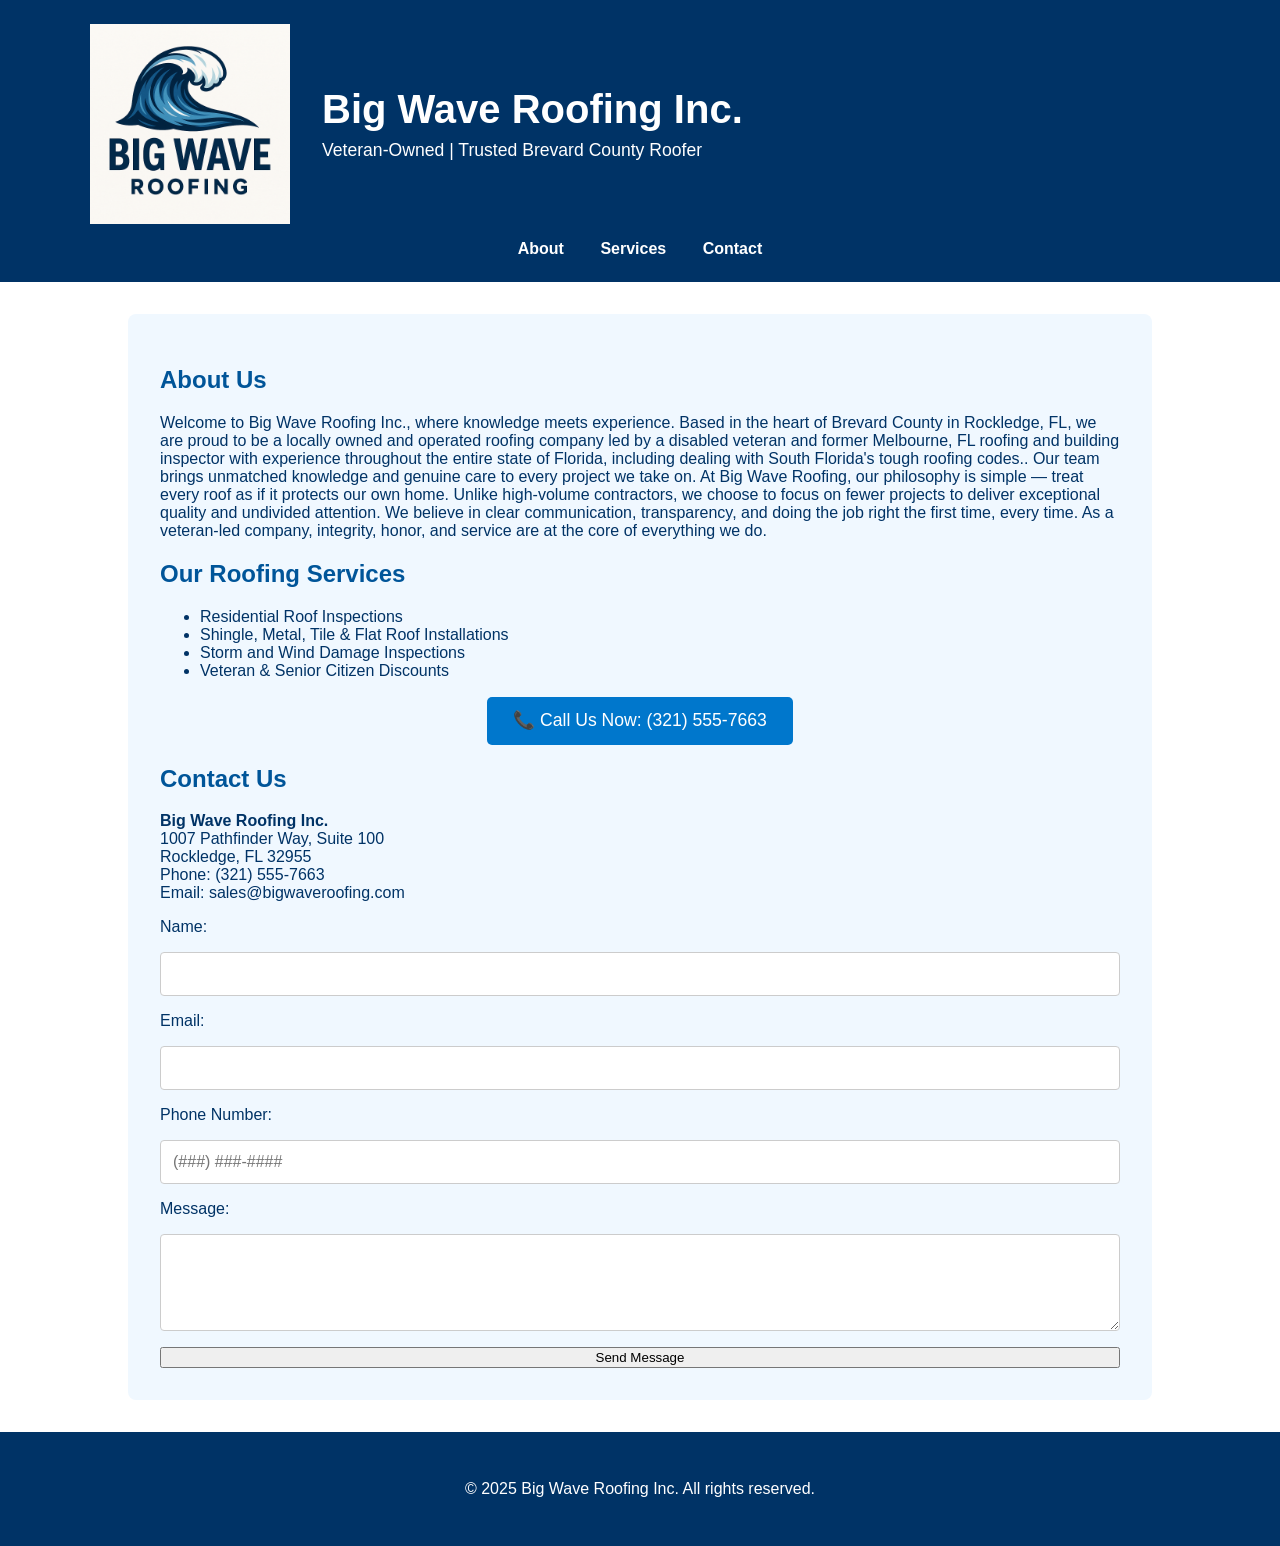
==== index.html @ 3cb1e278 "Update index.html" ====
<!DOCTYPE html>
<html lang="en">
<head>
  <meta charset="UTF-8">
  <meta name="viewport" content="width=device-width, initial-scale=1.0">
  <meta name="description" content="Big Wave Roofing Inc. is a veteran-owned roofing company in Brevard County, FL, focused on delivering personalized, high-quality roofing services.">
  <meta name="keywords" content="Brevard County roofing, Rockledge FL roofer, veteran roofing company, Melbourne FL roof repair, Big Wave Roofing Inc, storm damage roofing">
  <meta name="author" content="Big Wave Roofing Inc">
  <title>Big Wave Roofing Inc | Brevard County, FL</title>
  <style>
    body {
      font-family: Arial, sans-serif;
      margin: 0;
      padding: 0;
      background-color: #ffffff;
      color: #003366;
    }
    header {
      background: #003366;
      color: #ffffff;
      padding: 1.5em 1em;
    }
    .header-content {
      display: flex;
      align-items: center;
      justify-content: flex-start;
      flex-wrap: wrap;
      gap: 2em;
      max-width: 1100px;
      margin: 0 auto;
    }
    .header-content img {
      max-height: 200px;
      width: auto;
      flex-shrink: 0;
    }
    .header-text h1 {
      color: #ffffff;
      margin: 0;
      font-size: 2.5em;
    }
    .header-text p {
      color: #ffffff;
      margin: 0.5em 0 0 0;
      font-size: 1.1em;
    }
    nav {
      text-align: center;
      margin-top: 1em;
    }
    nav a {
      color: #ffffff;
      margin: 0 1em;
      text-decoration: none;
      font-weight: bold;
    }
    .container {
      max-width: 960px;
      margin: 2em auto;
      background: #f0f8ff;
      padding: 2em;
      border-radius: 8px;
    }
    h2 {
      color: #005599;
    }
    .call-button {
      display: block;
      width: fit-content;
      margin: 1em auto;
      background-color: #0077cc;
      color: white;
      padding: 0.75em 1.5em;
      text-align: center;
      text-decoration: none;
      font-size: 1.1em;
      border-radius: 5px;
    }
    form {
      display: flex;
      flex-direction: column;
      gap: 1em;
      margin-top: 1em;
    }
    input, textarea {
      padding: 0.75em;
      border-radius: 4px;
      border: 1px solid #ccc;
      font-size: 1em;
    }
    input[type=submit] {
      background-color: #0077cc;
      color: white;
      cursor: pointer;
      border: none;
    }
    input[type=submit]:hover {
      background-color: #005fa3;
    }
    footer {
      background: #003366;
      color: #ffffff;
      padding: 2em 1em;
      text-align: center;
    }
    @media (max-width: 768px) {
      .header-content {
        flex-direction: column;
        text-align: center;
      }
      .header-content img {
        max-height: 150px;
      }
      .call-button {
        width: 90%;
      }
    }
  </style>
</head>
<body>

  <header>
    <div class="header-content">
      <img src="big-wave-logo.png" alt="Big Wave Roofing Inc Logo">
      <div class="header-text">
        <h1>Big Wave Roofing Inc.</h1>
        <p>Veteran-Owned | Trusted Brevard County Roofer</p>
      </div>
    </div>
    <nav>
      <a href="#about">About</a>
      <a href="#services">Services</a>
      <a href="#contact">Contact</a>
    </nav>
  </header>

  <div class="container">
    <section id="about">
      <h2>About Us</h2>
      <p>Welcome to Big Wave Roofing Inc., where knowledge meets experience. Based in the heart of Brevard County in Rockledge, FL, we are proud to be a locally owned and operated roofing company led by a disabled veteran and former Melbourne, FL roofing and building inspector with experience throughout the entire state of Florida, including dealing with South Florida's tough roofing codes.. Our team brings unmatched knowledge and genuine care to every project we take on.
At Big Wave Roofing, our philosophy is simple — treat every roof as if it protects our own home. Unlike high-volume contractors, we choose to focus on fewer projects to deliver exceptional quality and undivided attention. We believe in clear communication, transparency, and doing the job right the first time, every time. As a veteran-led company, integrity, honor, and service are at the core of everything we do.</p>
    </section>

    <section id="services">
      <h2>Our Roofing Services</h2>
      <ul>
        <li>Residential Roof Inspections</li>
        <li>Shingle, Metal, Tile & Flat Roof Installations</li>
        <li>Storm and Wind Damage Inspections</li>    
        <li>Veteran & Senior Citizen Discounts</li>
      </ul>
    </section>

    <section>
      <a class="call-button" href="tel:+13215557663">📞 Call Us Now: (321) 555-7663</a>
    </section>

    <section id="contact">
      <h2>Contact Us</h2>
      <p><strong>Big Wave Roofing Inc.</strong><br>
        1007 Pathfinder Way, Suite 100<br>
        Rockledge, FL 32955<br>
        Phone: (321) 555-7663<br>
        Email: sales@bigwaveroofing.com</p>

     <form action="https://formsubmit.co/sales@bigwaveroofing.com" method="POST">
  <input type="hidden" name="_captcha" value="false">
  <input type="hidden" name="_next" value="https://bigwaveroofing.com/thank-you.html">

  <label for="name">Name:</label>
  <input type="text" id="name" name="name" required>

  <label for="email">Email:</label>
  <input type="email" id="email" name="email" required>

  <label for="phone">Phone Number:</label>
  <input type="tel" id="phone" name="phone" placeholder="(###) ###-####">

  <label for="message">Message:</label>
  <textarea id="message" name="message" rows="5" required></textarea>

  <button type="submit">Send Message</button>
</form>


    </section>
  </div>

  <footer>
    <p>&copy; 2025 Big Wave Roofing Inc. All rights reserved.</p>
  </footer>

</body>
</html>
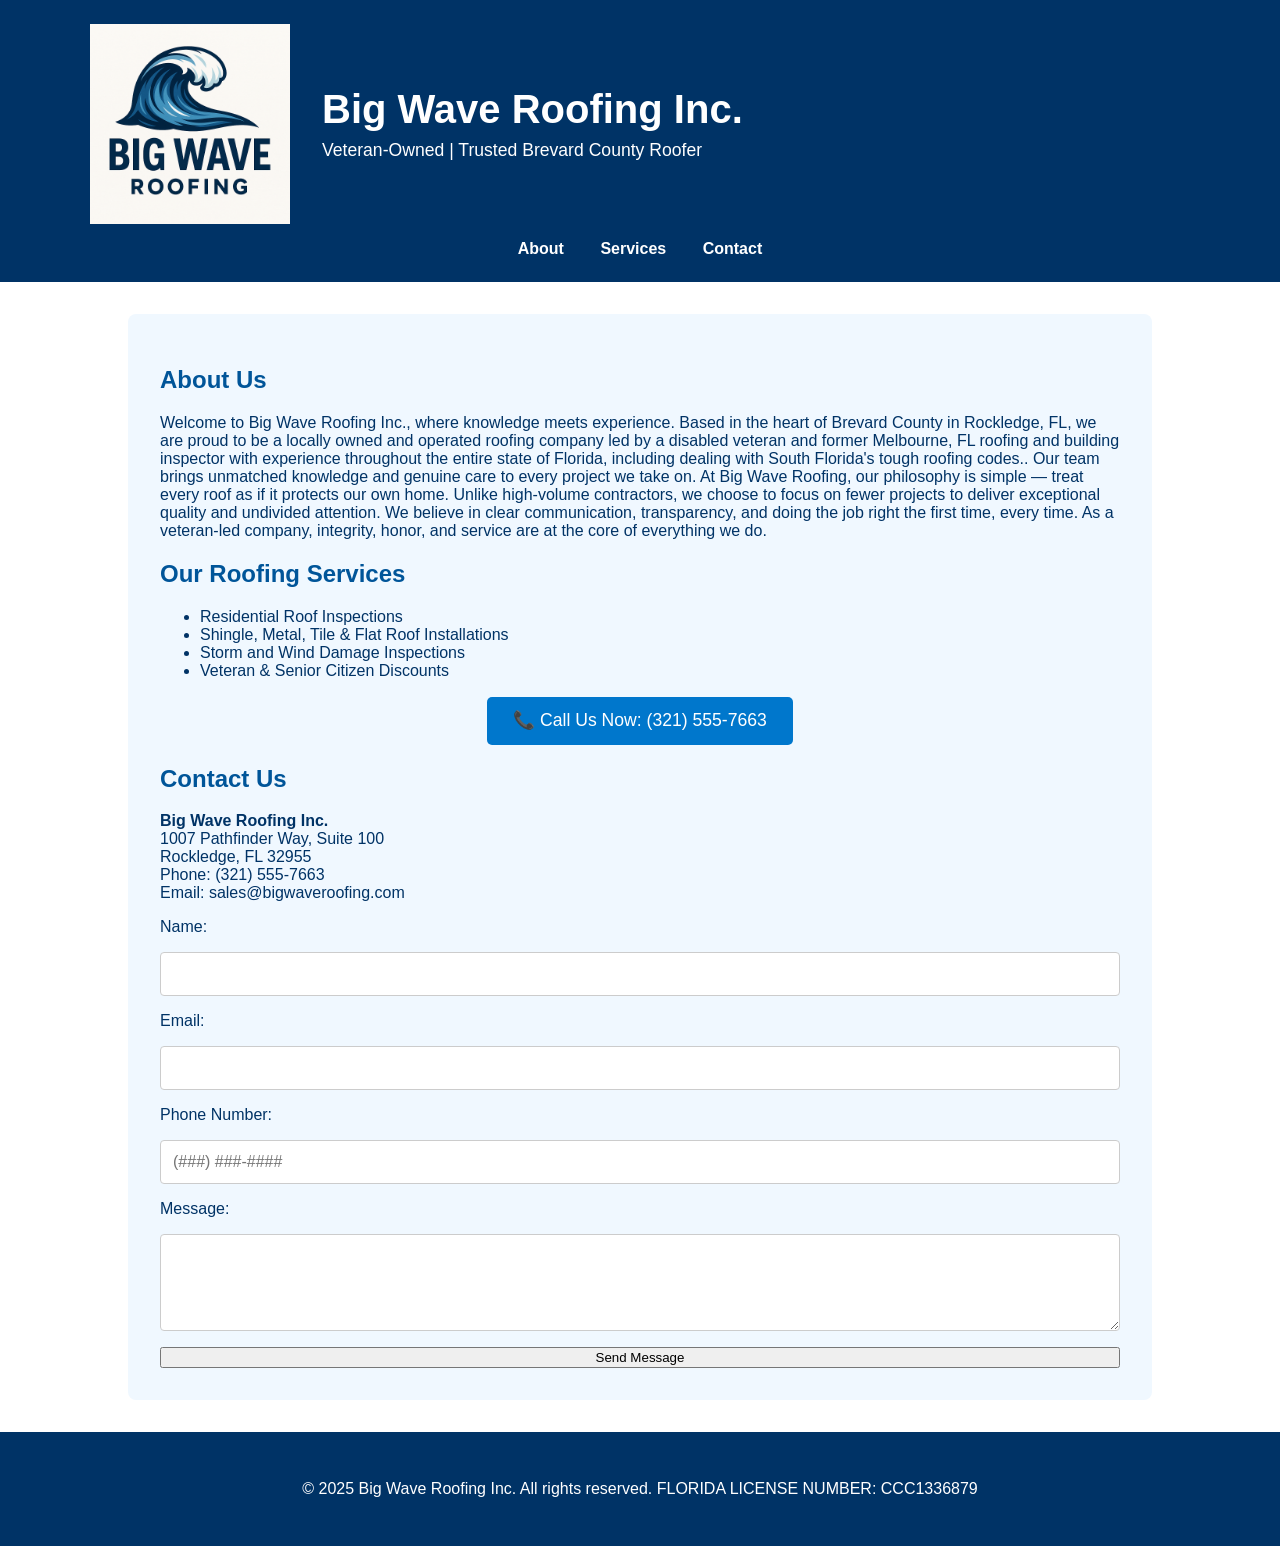
==== commit 66ac5cc5: "1" ====
--- a/index.html
+++ b/index.html
@@ -187,7 +187,7 @@
   </div>
 
   <footer>
-    <p>&copy; 2025 Big Wave Roofing Inc. All rights reserved.</p>
+    <p>&copy; 2025 Big Wave Roofing Inc. All rights reserved. FLORIDA LICENSE NUMBER: CCC1336879</p>
   </footer>
 
 </body>
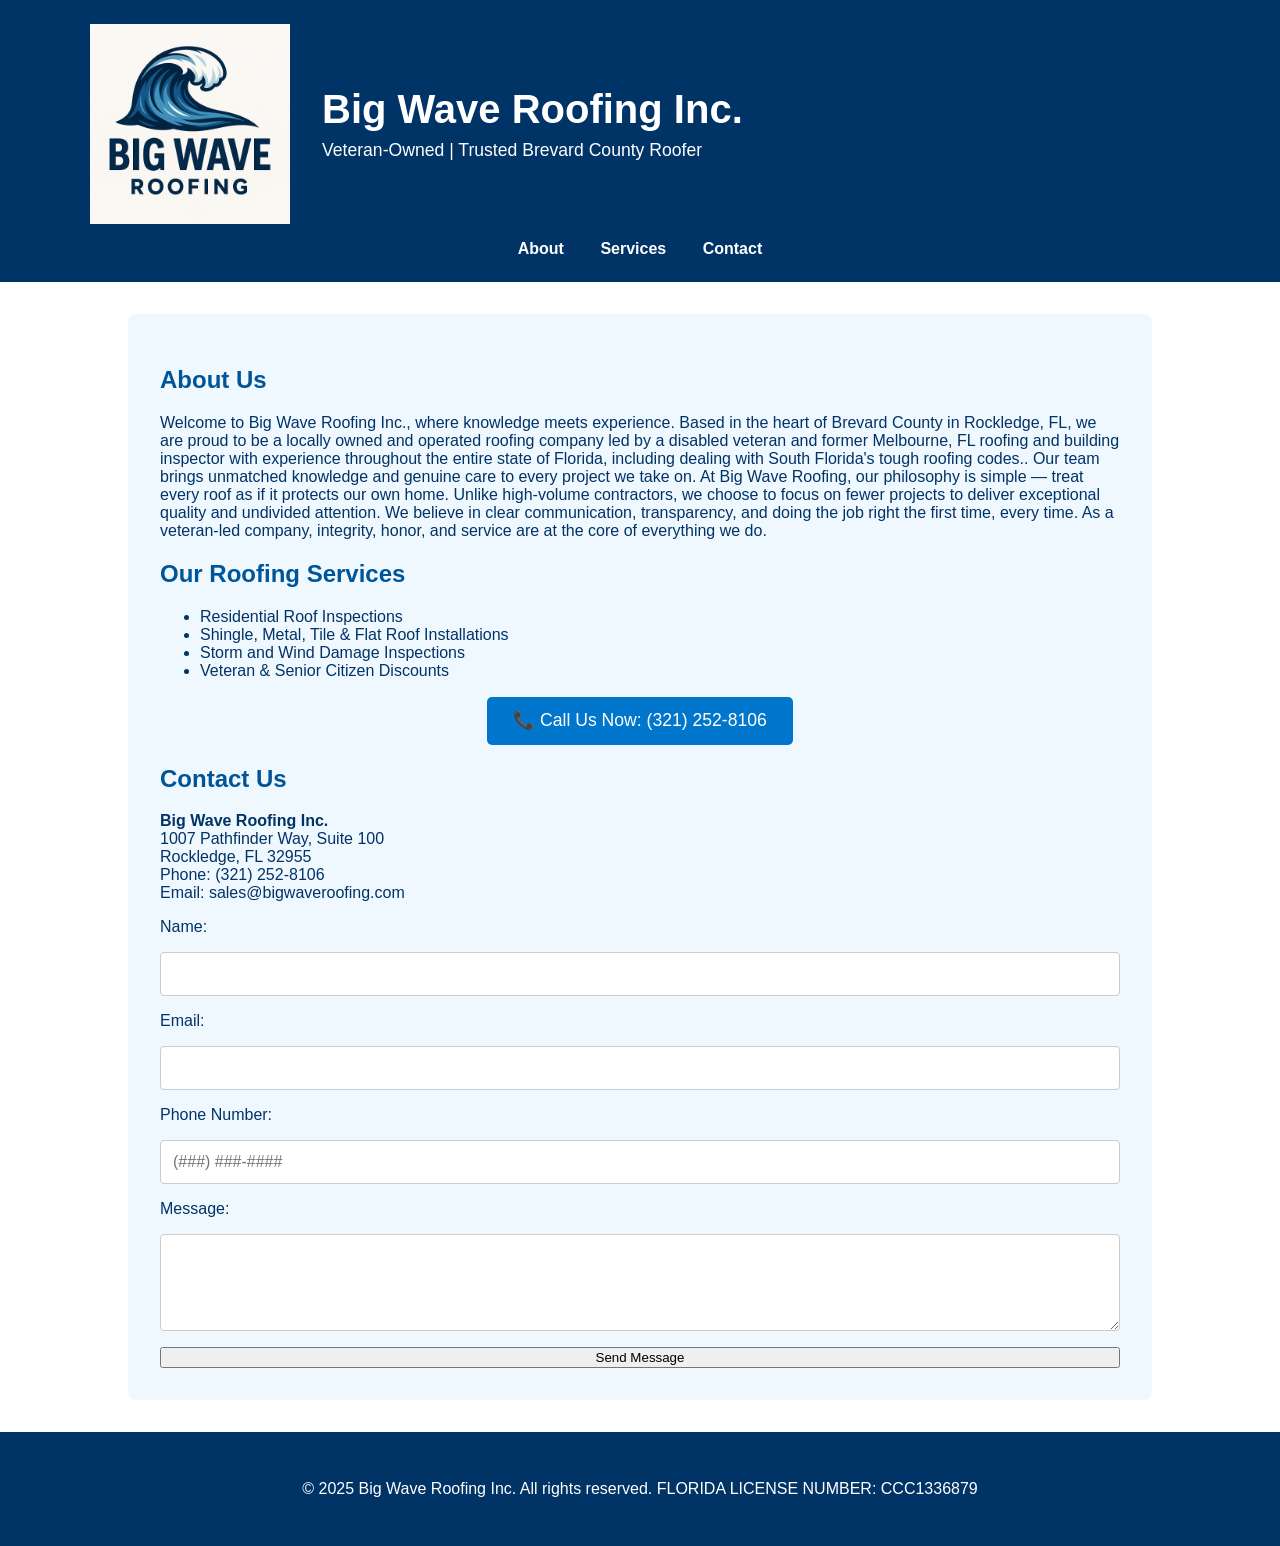
==== commit e50fb208: "number" ====
--- a/index.html
+++ b/index.html
@@ -152,7 +152,7 @@
     </section>
 
     <section>
-      <a class="call-button" href="tel:+13215557663">📞 Call Us Now: (321) 555-7663</a>
+      <a class="call-button" href="tel:+13215557663">📞 Call Us Now: (321) 252-8106</a>
     </section>
 
     <section id="contact">
@@ -160,7 +160,7 @@
       <p><strong>Big Wave Roofing Inc.</strong><br>
         1007 Pathfinder Way, Suite 100<br>
         Rockledge, FL 32955<br>
-        Phone: (321) 555-7663<br>
+        Phone: (321) 252-8106<br>
         Email: sales@bigwaveroofing.com</p>
 
      <form action="https://formsubmit.co/sales@bigwaveroofing.com" method="POST">
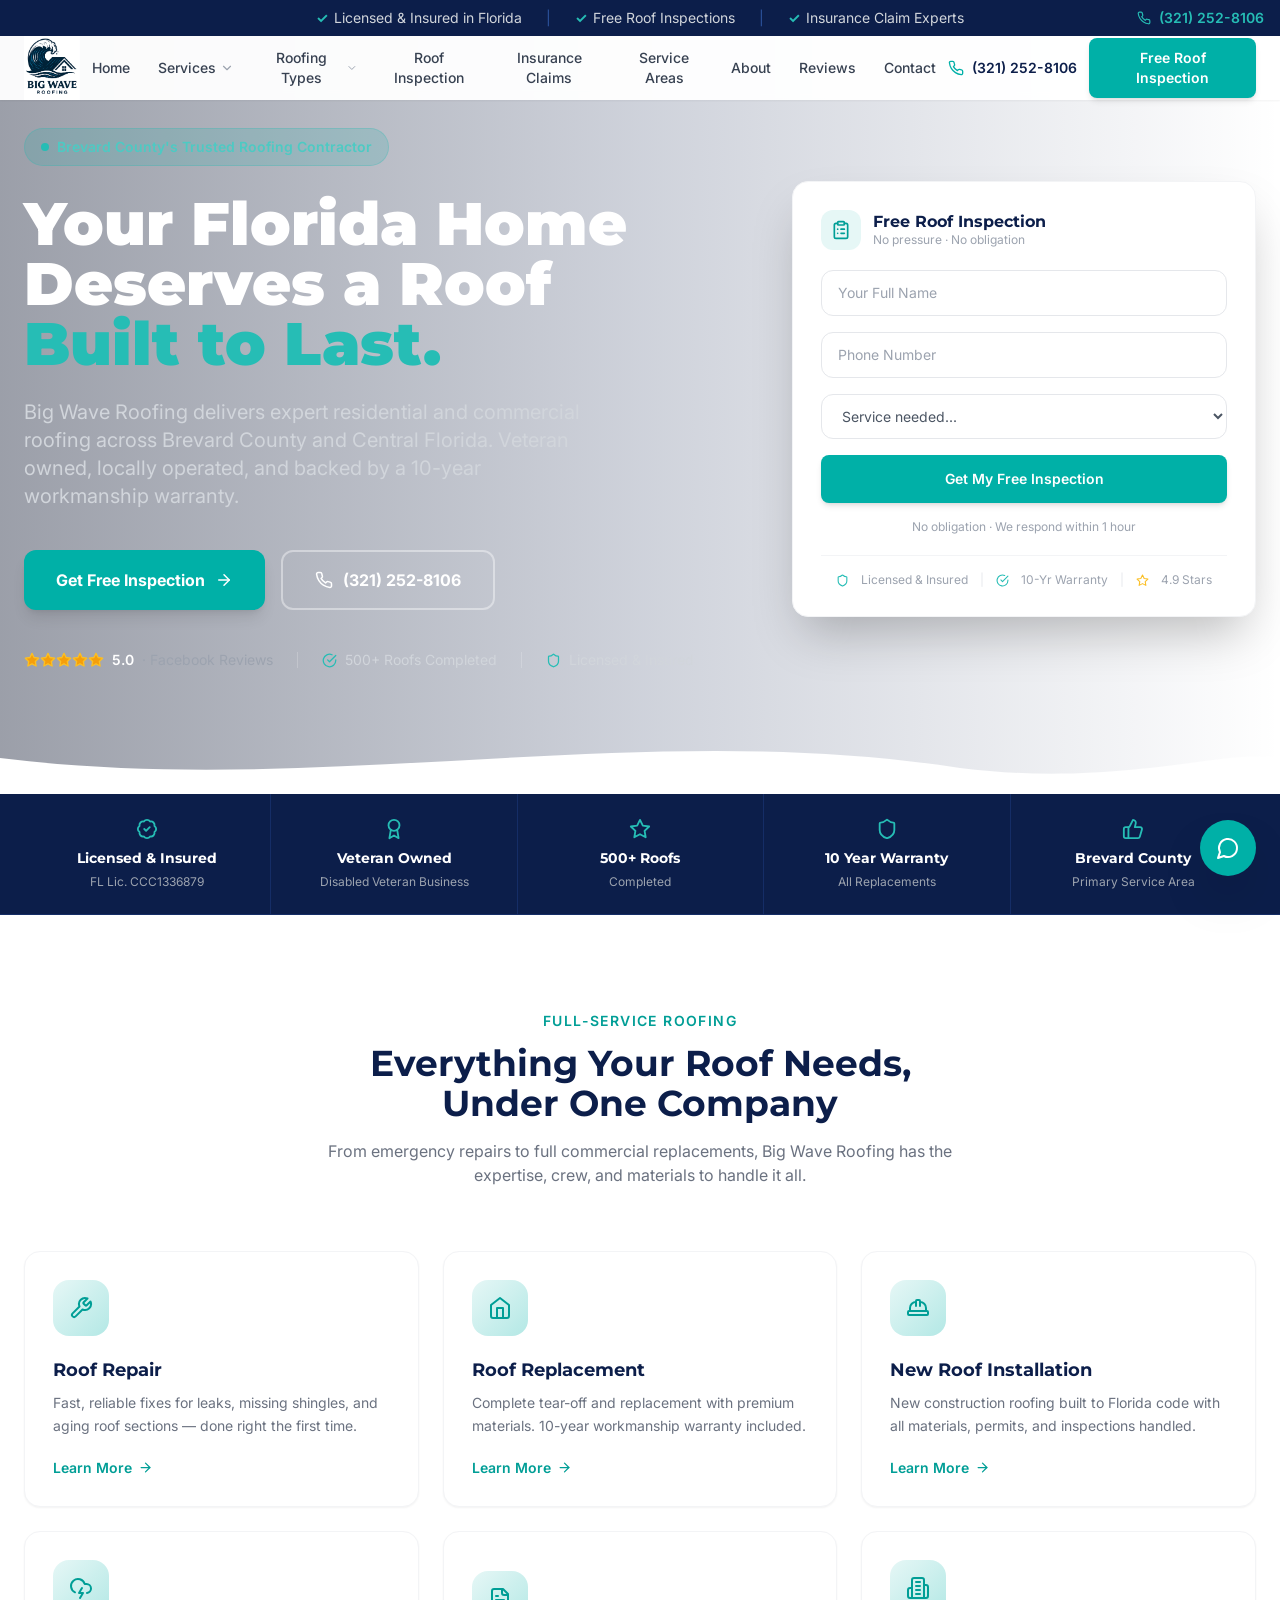
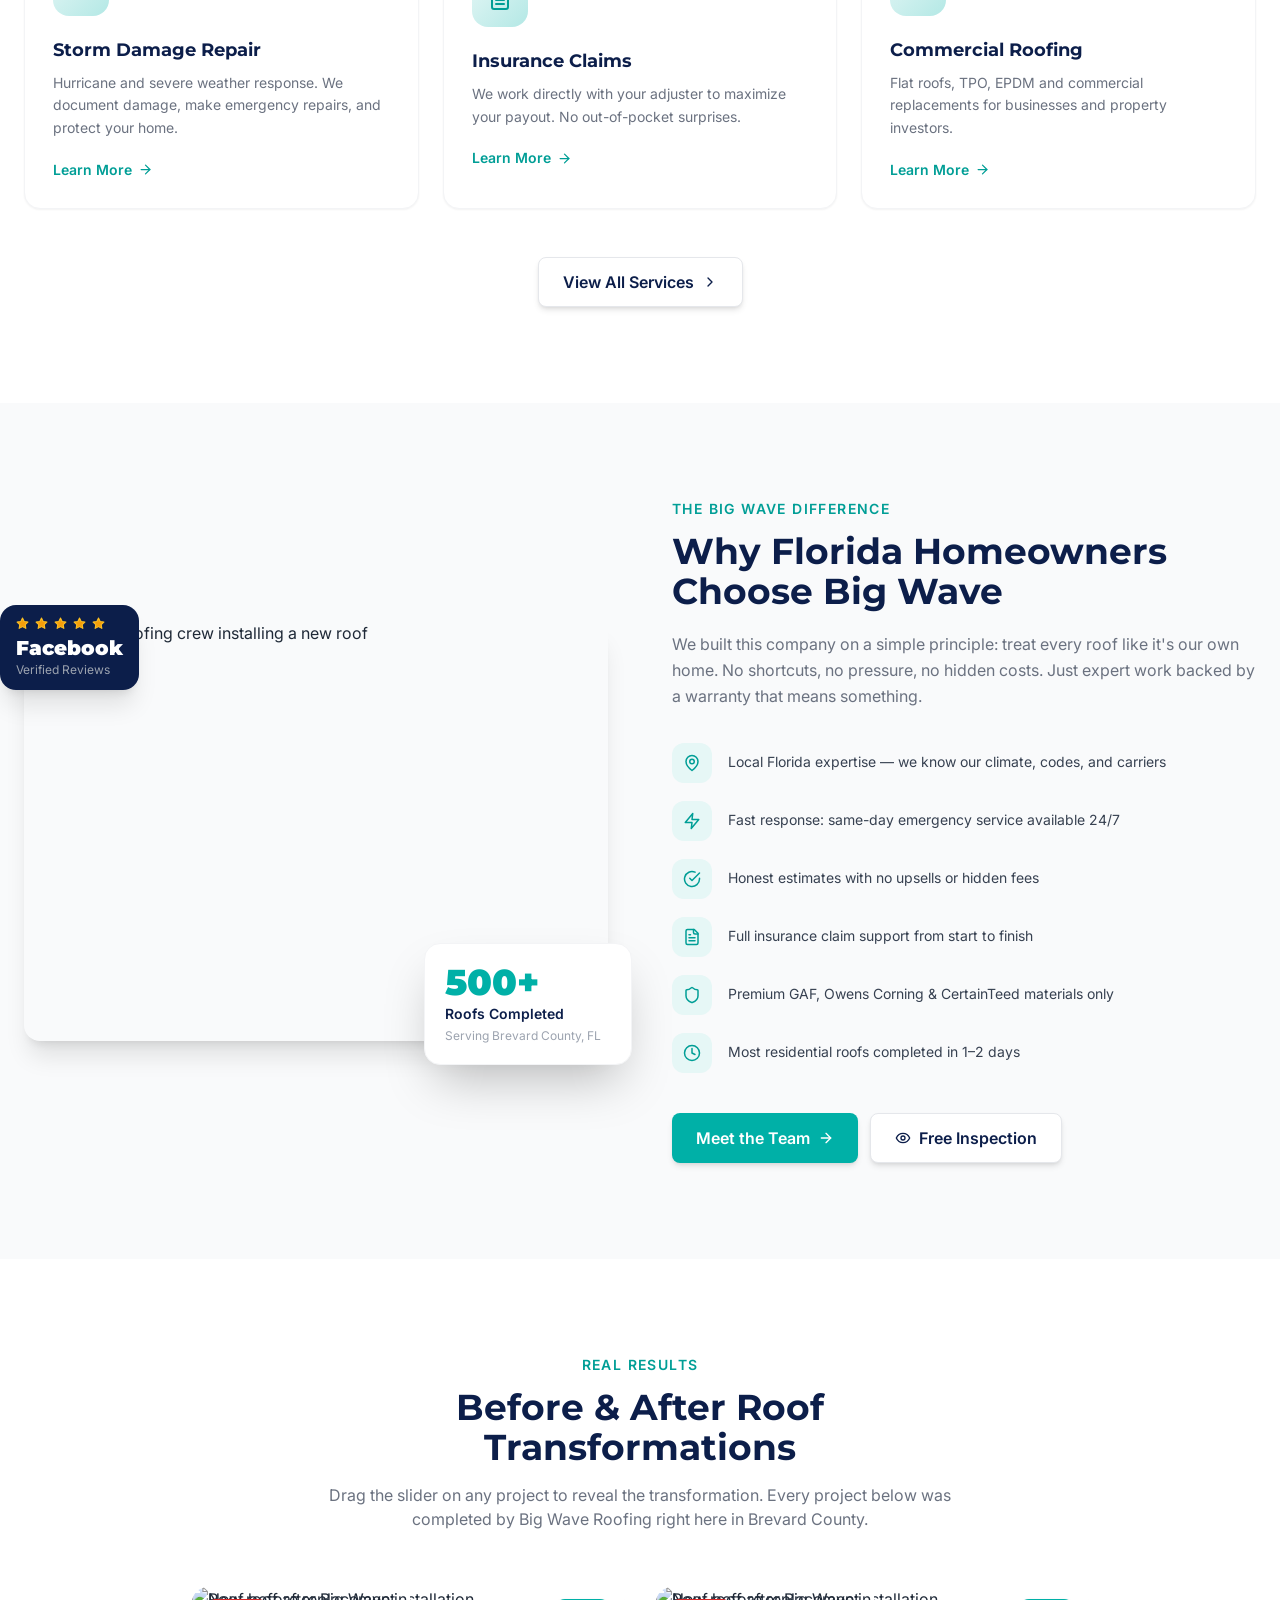
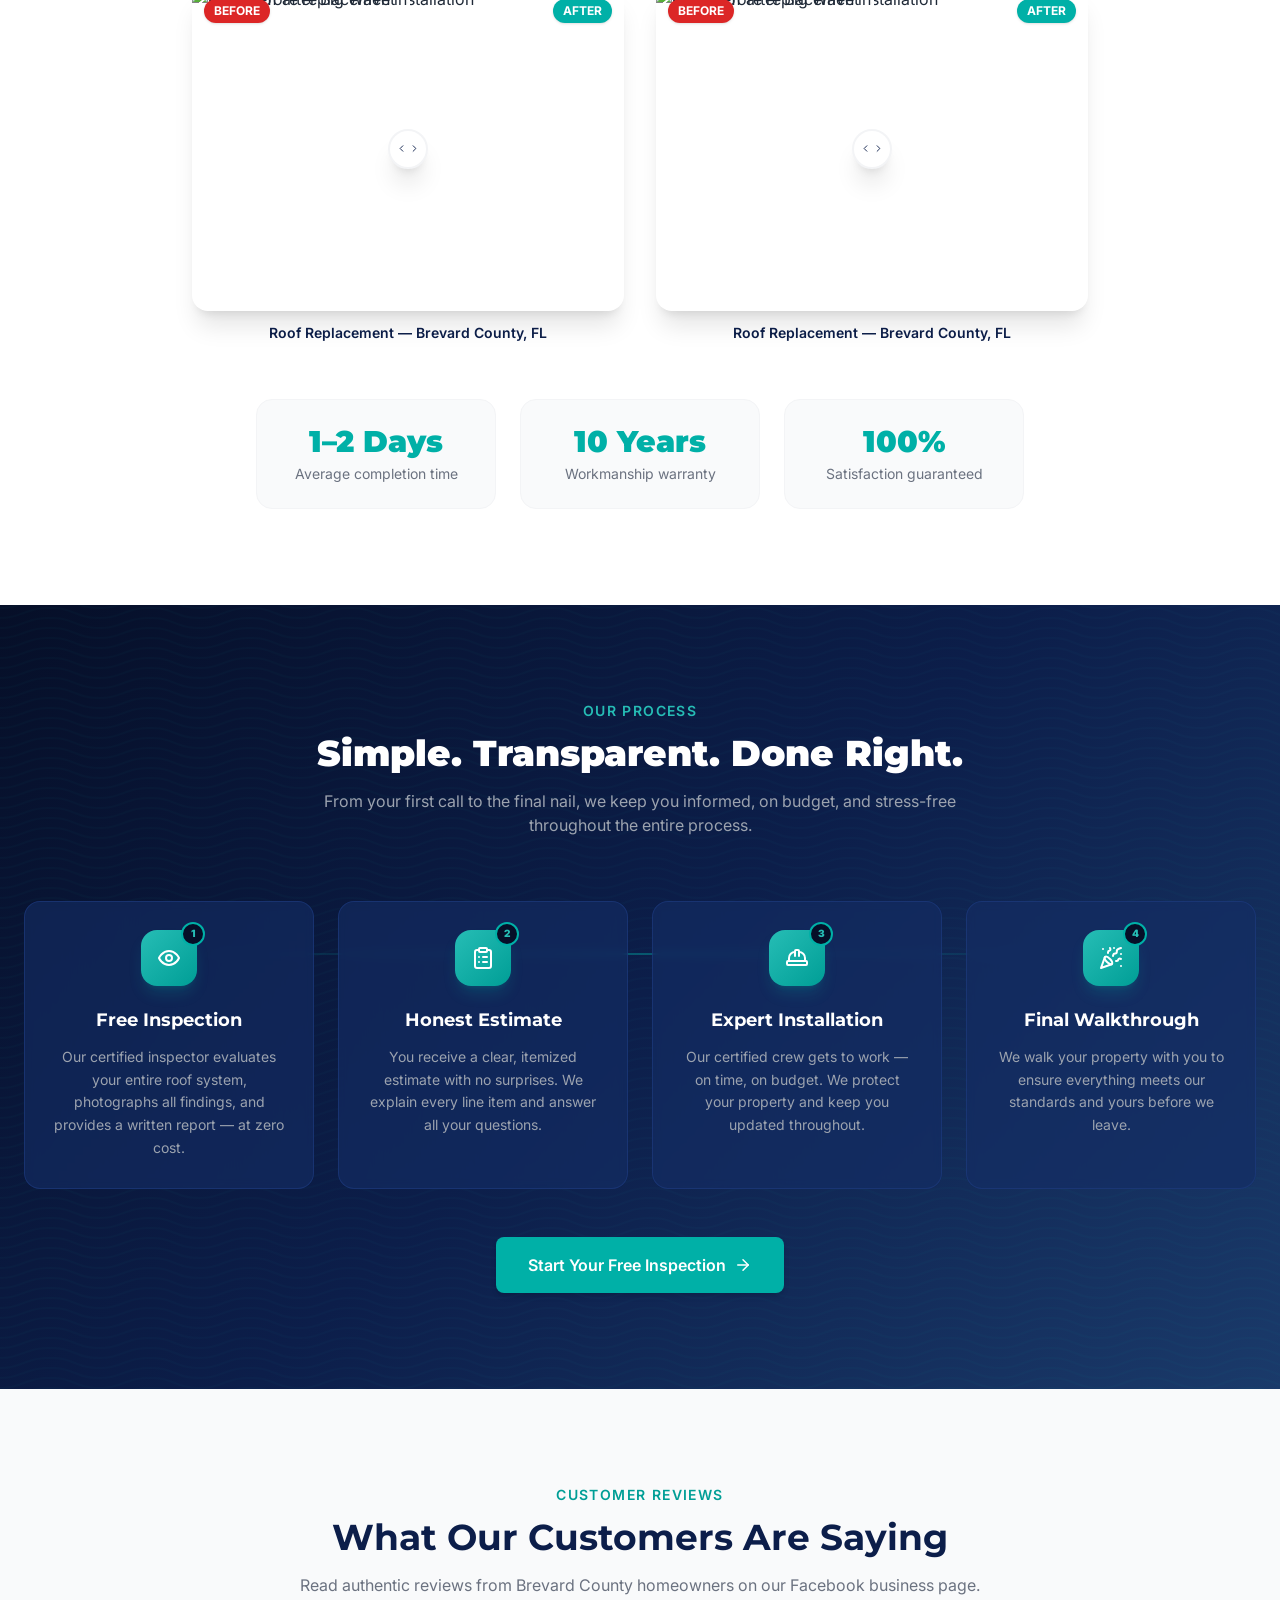
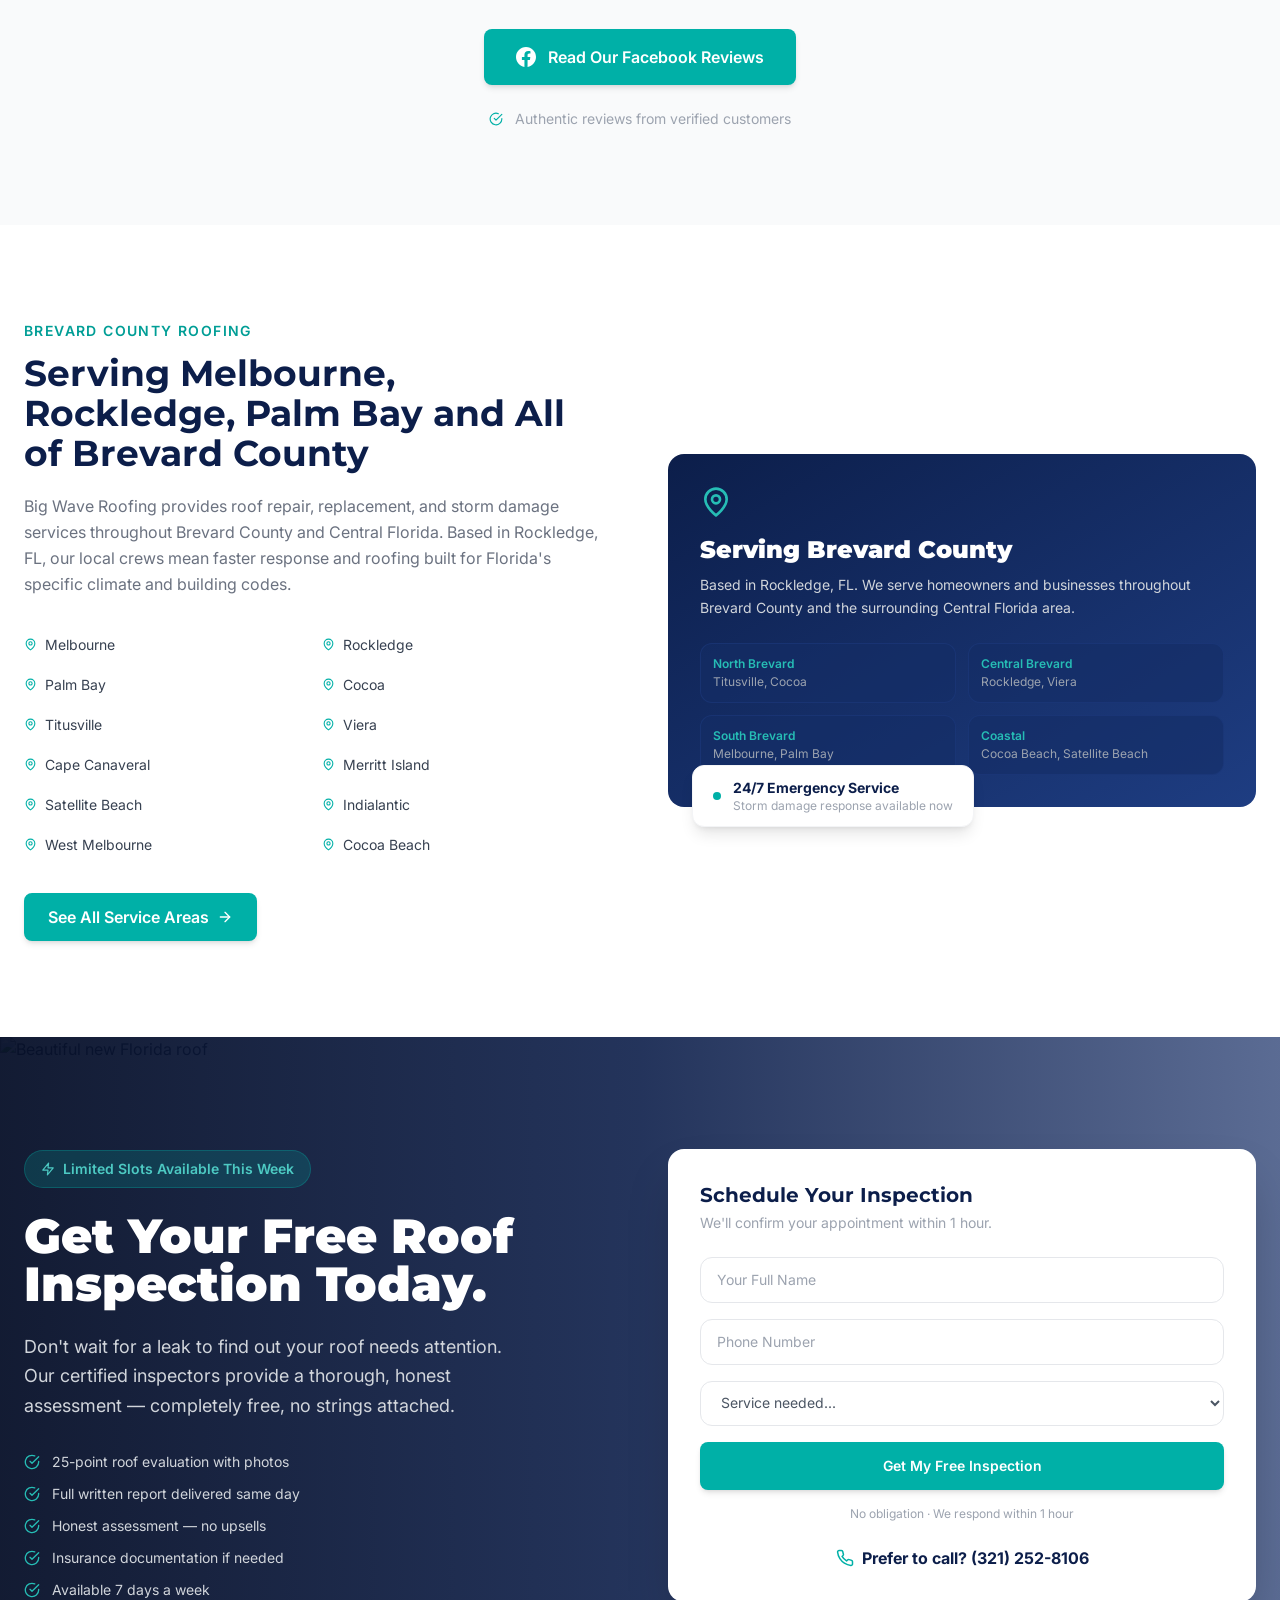
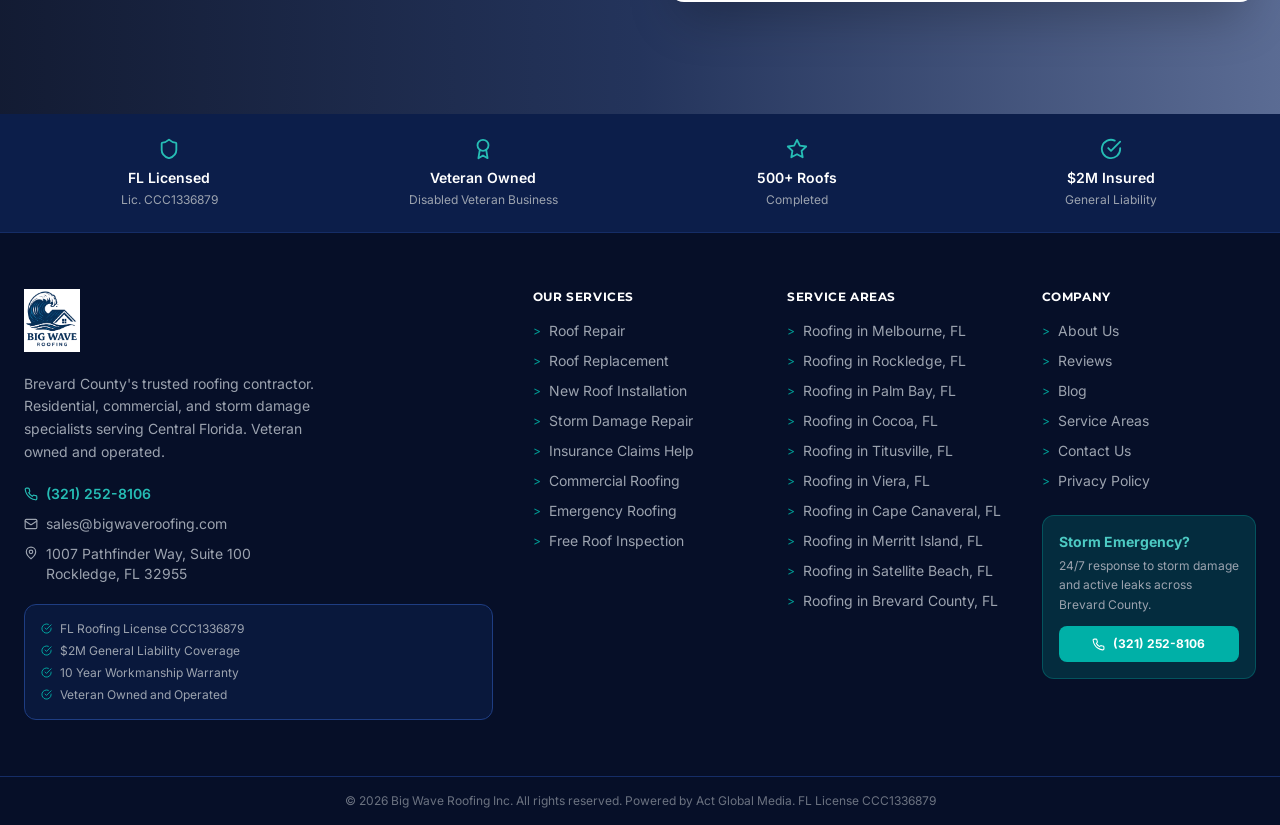
==== commit 9b828486: "Add files via upload" ====
--- a/index.html
+++ b/index.html
@@ -1,194 +1,185 @@
-<!DOCTYPE html>
-<html lang="en">
-<head>
-  <meta charset="UTF-8">
-  <meta name="viewport" content="width=device-width, initial-scale=1.0">
-  <meta name="description" content="Big Wave Roofing Inc. is a veteran-owned roofing company in Brevard County, FL, focused on delivering personalized, high-quality roofing services.">
-  <meta name="keywords" content="Brevard County roofing, Rockledge FL roofer, veteran roofing company, Melbourne FL roof repair, Big Wave Roofing Inc, storm damage roofing">
-  <meta name="author" content="Big Wave Roofing Inc">
-  <title>Big Wave Roofing Inc | Brevard County, FL</title>
-  <style>
-    body {
-      font-family: Arial, sans-serif;
-      margin: 0;
-      padding: 0;
-      background-color: #ffffff;
-      color: #003366;
-    }
-    header {
-      background: #003366;
-      color: #ffffff;
-      padding: 1.5em 1em;
-    }
-    .header-content {
-      display: flex;
-      align-items: center;
-      justify-content: flex-start;
-      flex-wrap: wrap;
-      gap: 2em;
-      max-width: 1100px;
-      margin: 0 auto;
-    }
-    .header-content img {
-      max-height: 200px;
-      width: auto;
-      flex-shrink: 0;
-    }
-    .header-text h1 {
-      color: #ffffff;
-      margin: 0;
-      font-size: 2.5em;
-    }
-    .header-text p {
-      color: #ffffff;
-      margin: 0.5em 0 0 0;
-      font-size: 1.1em;
-    }
-    nav {
-      text-align: center;
-      margin-top: 1em;
-    }
-    nav a {
-      color: #ffffff;
-      margin: 0 1em;
-      text-decoration: none;
-      font-weight: bold;
-    }
-    .container {
-      max-width: 960px;
-      margin: 2em auto;
-      background: #f0f8ff;
-      padding: 2em;
-      border-radius: 8px;
-    }
-    h2 {
-      color: #005599;
-    }
-    .call-button {
-      display: block;
-      width: fit-content;
-      margin: 1em auto;
-      background-color: #0077cc;
-      color: white;
-      padding: 0.75em 1.5em;
-      text-align: center;
-      text-decoration: none;
-      font-size: 1.1em;
-      border-radius: 5px;
-    }
-    form {
-      display: flex;
-      flex-direction: column;
-      gap: 1em;
-      margin-top: 1em;
-    }
-    input, textarea {
-      padding: 0.75em;
-      border-radius: 4px;
-      border: 1px solid #ccc;
-      font-size: 1em;
-    }
-    input[type=submit] {
-      background-color: #0077cc;
-      color: white;
-      cursor: pointer;
-      border: none;
-    }
-    input[type=submit]:hover {
-      background-color: #005fa3;
-    }
-    footer {
-      background: #003366;
-      color: #ffffff;
-      padding: 2em 1em;
-      text-align: center;
-    }
-    @media (max-width: 768px) {
-      .header-content {
-        flex-direction: column;
-        text-align: center;
-      }
-      .header-content img {
-        max-height: 150px;
-      }
-      .call-button {
-        width: 90%;
-      }
-    }
-  </style>
-</head>
-<body>
-
-  <header>
-    <div class="header-content">
-      <img src="big-wave-logo.png" alt="Big Wave Roofing Inc Logo">
-      <div class="header-text">
-        <h1>Big Wave Roofing Inc.</h1>
-        <p>Veteran-Owned | Trusted Brevard County Roofer</p>
-      </div>
-    </div>
-    <nav>
-      <a href="#about">About</a>
-      <a href="#services">Services</a>
-      <a href="#contact">Contact</a>
-    </nav>
-  </header>
-
-  <div class="container">
-    <section id="about">
-      <h2>About Us</h2>
-      <p>Welcome to Big Wave Roofing Inc., where knowledge meets experience. Based in the heart of Brevard County in Rockledge, FL, we are proud to be a locally owned and operated roofing company led by a disabled veteran and former Melbourne, FL roofing and building inspector with experience throughout the entire state of Florida, including dealing with South Florida's tough roofing codes.. Our team brings unmatched knowledge and genuine care to every project we take on.
-At Big Wave Roofing, our philosophy is simple — treat every roof as if it protects our own home. Unlike high-volume contractors, we choose to focus on fewer projects to deliver exceptional quality and undivided attention. We believe in clear communication, transparency, and doing the job right the first time, every time. As a veteran-led company, integrity, honor, and service are at the core of everything we do.</p>
-    </section>
-
-    <section id="services">
-      <h2>Our Roofing Services</h2>
-      <ul>
-        <li>Residential Roof Inspections</li>
-        <li>Shingle, Metal, Tile & Flat Roof Installations</li>
-        <li>Storm and Wind Damage Inspections</li>    
-        <li>Veteran & Senior Citizen Discounts</li>
-      </ul>
-    </section>
-
-    <section>
-      <a class="call-button" href="tel:+13215557663">📞 Call Us Now: (321) 252-8106</a>
-    </section>
-
-    <section id="contact">
-      <h2>Contact Us</h2>
-      <p><strong>Big Wave Roofing Inc.</strong><br>
-        1007 Pathfinder Way, Suite 100<br>
-        Rockledge, FL 32955<br>
-        Phone: (321) 252-8106<br>
-        Email: sales@bigwaveroofing.com</p>
-
-     <form action="https://formsubmit.co/sales@bigwaveroofing.com" method="POST">
-  <input type="hidden" name="_captcha" value="false">
-  <input type="hidden" name="_next" value="https://bigwaveroofing.com/thank-you.html">
-
-  <label for="name">Name:</label>
-  <input type="text" id="name" name="name" required>
-
-  <label for="email">Email:</label>
-  <input type="email" id="email" name="email" required>
-
-  <label for="phone">Phone Number:</label>
-  <input type="tel" id="phone" name="phone" placeholder="(###) ###-####">
-
-  <label for="message">Message:</label>
-  <textarea id="message" name="message" rows="5" required></textarea>
-
-  <button type="submit">Send Message</button>
-</form>
-
-
-    </section>
-  </div>
-
-  <footer>
-    <p>&copy; 2025 Big Wave Roofing Inc. All rights reserved. FLORIDA LICENSE NUMBER: CCC1336879</p>
-  </footer>
-
-</body>
-</html>
+<!doctype html>
+<html lang="en">
+  <head>
+    <meta charset="UTF-8" />
+    <link rel="icon" type="image/svg+xml" href="/vite.svg" />
+    <meta name="viewport" content="width=device-width, initial-scale=1.0, viewport-fit=cover" />
+
+    <!-- Primary SEO Meta Tags -->
+    <title>Big Wave Roofing | Brevard County Roofing Contractor | Melbourne, Rockledge, FL</title>
+    <meta name="description" content="Big Wave Roofing — Brevard County's trusted roofing contractor. Expert roof repair, replacement, and storm damage services in Melbourne, Rockledge, Palm Bay, Cocoa, Titusville, and Viera. Free inspection. Licensed &amp; insured. FL Lic. CCC1336879." />
+    <meta name="keywords" content="roofing contractor Brevard County, roof repair Melbourne FL, roof replacement Rockledge, storm damage roof repair, Brevard County roofing, Palm Bay roofing, Cocoa roofing contractor, Titusville roofer, Viera roofing" />
+    <meta name="robots" content="index, follow, max-snippet:-1, max-image-preview:large, max-video-preview:-1" />
+    <link rel="canonical" href="https://www.bigwaveroofing.com/" />
+
+    <!-- Open Graph / Facebook -->
+    <meta property="og:type" content="website" />
+    <meta property="og:url" content="https://www.bigwaveroofing.com/" />
+    <meta property="og:title" content="Big Wave Roofing | Brevard County Roofing Contractor" />
+    <meta property="og:description" content="Expert roof repair, replacement, storm damage and inspection services across Brevard County. Veteran owned. Licensed CCC1336879. Serving Melbourne, Rockledge, Palm Bay, Cocoa, Titusville, Viera. Free inspection." />
+    <meta property="og:image" content="https://images.pexels.com/photos/209315/pexels-photo-280229.jpeg?auto=compress&cs=tinysrgb&w=1200" />
+    <meta property="og:image:width" content="1200" />
+    <meta property="og:image:height" content="630" />
+    <meta property="og:locale" content="en_US" />
+    <meta property="og:site_name" content="Big Wave Roofing" />
+
+    <!-- Twitter Card -->
+    <meta name="twitter:card" content="summary_large_image" />
+    <meta name="twitter:title" content="Big Wave Roofing | Florida Roofing Contractor" />
+    <meta name="twitter:description" content="Roof repair, replacement & storm damage services across Florida. Free inspection. Licensed & insured." />
+    <meta name="twitter:image" content="https://images.pexels.com/photos/209315/pexels-photo-280229.jpeg?auto=compress&cs=tinysrgb&w=1200" />
+
+    <!-- Geo / Local SEO -->
+    <meta name="geo.region" content="US-FL" />
+    <meta name="geo.placename" content="Rockledge, Florida" />
+    <meta name="geo.position" content="28.3345;-80.7340" />
+    <meta name="ICBM" content="28.3345, -80.7340" />
+
+    <!-- Mobile / PWA -->
+    <meta name="theme-color" content="#0d1b2a" />
+    <meta name="apple-mobile-web-app-capable" content="yes" />
+    <meta name="apple-mobile-web-app-status-bar-style" content="black-translucent" />
+    <meta name="format-detection" content="telephone=yes" />
+
+    <!-- Performance: preconnect to external origins -->
+    <link rel="preconnect" href="https://fonts.googleapis.com" />
+    <link rel="preconnect" href="https://fonts.gstatic.com" crossorigin />
+    <link rel="preconnect" href="https://images.pexels.com" />
+
+    <!-- JSON-LD Structured Data: Local Business -->
+    <script type="application/ld+json">
+    {
+      "@context": "https://schema.org",
+      "@graph": [
+        {
+          "@type": ["RoofingContractor", "LocalBusiness"],
+          "@id": "https://www.bigwaveroofing.com/#business",
+          "name": "Big Wave Roofing",
+          "alternateName": "Big Wave Roofing Florida",
+          "description": "Florida's trusted roofing contractor specializing in roof repair, replacement, storm damage repair, insurance claims assistance, commercial roofing, and emergency services across Tampa Bay, Orlando, and the Gulf Coast.",
+          "url": "https://www.bigwaveroofing.com",
+          "logo": "https://www.bigwaveroofing.com/logo.png",
+          "image": "https://images.pexels.com/photos/209315/pexels-photo-280229.jpeg",
+          "telephone": "+13212528106",
+          "email": "sales@bigwaveroofing.com",
+          "foundingDate": "2025",
+          "address": {
+            "@type": "PostalAddress",
+            "streetAddress": "1007 Pathfinder Way, Suite 100",
+            "addressLocality": "Rockledge",
+            "addressRegion": "FL",
+            "postalCode": "32955",
+            "addressCountry": "US"
+          },
+          "geo": {
+            "@type": "GeoCoordinates",
+            "latitude": "28.3345",
+            "longitude": "-80.7340"
+          },
+          "areaServed": [
+            {"@type": "City", "name": "Melbourne", "sameAs": "https://en.wikipedia.org/wiki/Melbourne,_Florida"},
+            {"@type": "City", "name": "Rockledge"},
+            {"@type": "City", "name": "Palm Bay"},
+            {"@type": "City", "name": "Cocoa"},
+            {"@type": "City", "name": "Titusville"},
+            {"@type": "City", "name": "Viera"},
+            {"@type": "City", "name": "Cape Canaveral"},
+            {"@type": "City", "name": "Merritt Island"},
+            {"@type": "City", "name": "Satellite Beach"},
+            {"@type": "City", "name": "Cocoa Beach"},
+            {"@type": "City", "name": "Indialantic"},
+            {"@type": "City", "name": "West Melbourne"}
+          ],
+          "openingHoursSpecification": [
+            {"@type": "OpeningHoursSpecification", "dayOfWeek": ["Monday","Tuesday","Wednesday","Thursday","Friday"], "opens": "07:00", "closes": "18:00"},
+            {"@type": "OpeningHoursSpecification", "dayOfWeek": "Saturday", "opens": "08:00", "closes": "15:00"}
+          ],
+          "hasOfferCatalog": {
+            "@type": "OfferCatalog",
+            "name": "Roofing Services",
+            "itemListElement": [
+              {"@type": "Offer", "itemOffered": {"@type": "Service", "name": "Roof Repair", "description": "Professional roof repair services for all roofing types across Florida"}},
+              {"@type": "Offer", "itemOffered": {"@type": "Service", "name": "Roof Replacement", "description": "Complete roof replacement with premium materials and 10-year workmanship warranty"}},
+              {"@type": "Offer", "itemOffered": {"@type": "Service", "name": "Storm Damage Repair", "description": "24/7 emergency storm damage assessment and repair for Florida homeowners"}},
+              {"@type": "Offer", "itemOffered": {"@type": "Service", "name": "Insurance Claims Assistance", "description": "Full insurance claim documentation and adjuster support for storm-damaged roofs"}},
+              {"@type": "Offer", "itemOffered": {"@type": "Service", "name": "Commercial Roofing", "description": "TPO, EPDM, and modified bitumen flat roofing systems for Florida commercial buildings"}},
+              {"@type": "Offer", "itemOffered": {"@type": "Service", "name": "Free Roof Inspection", "description": "Complimentary 25-point professional roof inspection with written report"}}
+            ]
+          },
+          "priceRange": "$$",
+          "currenciesAccepted": "USD",
+          "paymentAccepted": "Cash, Credit Card, Check, Financing",
+          "aggregateRating": {
+            "@type": "AggregateRating",
+            "ratingValue": "4.9",
+            "reviewCount": "214",
+            "bestRating": "5",
+            "worstRating": "1"
+          },
+          "award": ["A+ BBB Accredited Business", "GAF Master Elite Contractor"],
+          "hasCredential": [
+            {"@type": "EducationalOccupationalCredential", "credentialCategory": "State License", "name": "Florida Roofing Contractor License", "identifier": "CCC1336879"}
+          ],
+          "sameAs": [
+            "https://www.facebook.com/bigwaveroofing",
+            "https://www.instagram.com/bigwaveroofing"
+          ]
+        },
+        {
+          "@type": "FAQPage",
+          "mainEntity": [
+            {
+              "@type": "Question",
+              "name": "Does Big Wave Roofing serve Orlando and Central Florida?",
+              "acceptedAnswer": {
+                "@type": "Answer",
+                "text": "Yes. Big Wave Roofing serves the Greater Orlando metro area including Orlando, Kissimmee, Winter Park, Apopka, Sanford, and Clermont. We offer roof repair, replacement, storm damage repair, and free inspections throughout Central Florida."
+              }
+            },
+            {
+              "@type": "Question",
+              "name": "Is Big Wave Roofing licensed and insured in Florida?",
+              "acceptedAnswer": {
+                "@type": "Answer",
+                "text": "Yes. Big Wave Roofing holds Florida Roofing Contractor License #CCC1336879 and carries $2 million in general liability insurance plus workers' compensation coverage on all employees. We are also BBB Accredited with an A+ rating."
+              }
+            },
+            {
+              "@type": "Question",
+              "name": "Do you offer a warranty on roof work?",
+              "acceptedAnswer": {
+                "@type": "Answer",
+                "text": "Yes. Every roof replacement and installation comes with our 10-year written workmanship warranty plus the manufacturer's material warranty (up to 50 years depending on the product). Warranties are transferable to future owners."
+              }
+            },
+            {
+              "@type": "Question",
+              "name": "How quickly can Big Wave Roofing respond to storm damage?",
+              "acceptedAnswer": {
+                "@type": "Answer",
+                "text": "We provide 24/7 emergency storm response across our Florida service area. For active leaks and severe damage, we target a 2-4 hour response time. Emergency tarping is available immediately to stop water infiltration while permanent repairs are scheduled."
+              }
+            },
+            {
+              "@type": "Question",
+              "name": "Is the roof inspection really free?",
+              "acceptedAnswer": {
+                "@type": "Answer",
+                "text": "Yes — completely free with no strings attached. Our certified inspectors perform a 25-point evaluation and provide a written report with photos. There is no charge and no obligation to use our services."
+              }
+            }
+          ]
+        }
+      ]
+    }
+    </script>
+    <script type="module" crossorigin src="/assets/index-CfALoZnS.js"></script>
+    <link rel="modulepreload" crossorigin href="/assets/react-vendor-CQW2wFTC.js">
+    <link rel="modulepreload" crossorigin href="/assets/icons-DzYh8Abf.js">
+    <link rel="modulepreload" crossorigin href="/assets/supabase-BOsFIl5i.js">
+    <link rel="stylesheet" crossorigin href="/assets/index-C9lfobcu.css">
+  </head>
+  <body>
+    <div id="root"></div>
+  </body>
+</html>
--- a/assets/index-C9lfobcu.css
+++ b/assets/index-C9lfobcu.css
@@ -0,0 +1 @@
+@import"https://fonts.googleapis.com/css2?family=Inter:wght@300;400;500;600;700&family=Montserrat:wght@600;700;800;900&display=swap";*,:before,:after{--tw-border-spacing-x: 0;--tw-border-spacing-y: 0;--tw-translate-x: 0;--tw-translate-y: 0;--tw-rotate: 0;--tw-skew-x: 0;--tw-skew-y: 0;--tw-scale-x: 1;--tw-scale-y: 1;--tw-pan-x: ;--tw-pan-y: ;--tw-pinch-zoom: ;--tw-scroll-snap-strictness: proximity;--tw-gradient-from-position: ;--tw-gradient-via-position: ;--tw-gradient-to-position: ;--tw-ordinal: ;--tw-slashed-zero: ;--tw-numeric-figure: ;--tw-numeric-spacing: ;--tw-numeric-fraction: ;--tw-ring-inset: ;--tw-ring-offset-width: 0px;--tw-ring-offset-color: #fff;--tw-ring-color: rgb(59 130 246 / .5);--tw-ring-offset-shadow: 0 0 #0000;--tw-ring-shadow: 0 0 #0000;--tw-shadow: 0 0 #0000;--tw-shadow-colored: 0 0 #0000;--tw-blur: ;--tw-brightness: ;--tw-contrast: ;--tw-grayscale: ;--tw-hue-rotate: ;--tw-invert: ;--tw-saturate: ;--tw-sepia: ;--tw-drop-shadow: ;--tw-backdrop-blur: ;--tw-backdrop-brightness: ;--tw-backdrop-contrast: ;--tw-backdrop-grayscale: ;--tw-backdrop-hue-rotate: ;--tw-backdrop-invert: ;--tw-backdrop-opacity: ;--tw-backdrop-saturate: ;--tw-backdrop-sepia: ;--tw-contain-size: ;--tw-contain-layout: ;--tw-contain-paint: ;--tw-contain-style: }::backdrop{--tw-border-spacing-x: 0;--tw-border-spacing-y: 0;--tw-translate-x: 0;--tw-translate-y: 0;--tw-rotate: 0;--tw-skew-x: 0;--tw-skew-y: 0;--tw-scale-x: 1;--tw-scale-y: 1;--tw-pan-x: ;--tw-pan-y: ;--tw-pinch-zoom: ;--tw-scroll-snap-strictness: proximity;--tw-gradient-from-position: ;--tw-gradient-via-position: ;--tw-gradient-to-position: ;--tw-ordinal: ;--tw-slashed-zero: ;--tw-numeric-figure: ;--tw-numeric-spacing: ;--tw-numeric-fraction: ;--tw-ring-inset: ;--tw-ring-offset-width: 0px;--tw-ring-offset-color: #fff;--tw-ring-color: rgb(59 130 246 / .5);--tw-ring-offset-shadow: 0 0 #0000;--tw-ring-shadow: 0 0 #0000;--tw-shadow: 0 0 #0000;--tw-shadow-colored: 0 0 #0000;--tw-blur: ;--tw-brightness: ;--tw-contrast: ;--tw-grayscale: ;--tw-hue-rotate: ;--tw-invert: ;--tw-saturate: ;--tw-sepia: ;--tw-drop-shadow: ;--tw-backdrop-blur: ;--tw-backdrop-brightness: ;--tw-backdrop-contrast: ;--tw-backdrop-grayscale: ;--tw-backdrop-hue-rotate: ;--tw-backdrop-invert: ;--tw-backdrop-opacity: ;--tw-backdrop-saturate: ;--tw-backdrop-sepia: ;--tw-contain-size: ;--tw-contain-layout: ;--tw-contain-paint: ;--tw-contain-style: }*,:before,:after{box-sizing:border-box;border-width:0;border-style:solid;border-color:#e5e7eb}:before,:after{--tw-content: ""}html,:host{line-height:1.5;-webkit-text-size-adjust:100%;-moz-tab-size:4;-o-tab-size:4;tab-size:4;font-family:Inter,system-ui,-apple-system,sans-serif;font-feature-settings:normal;font-variation-settings:normal;-webkit-tap-highlight-color:transparent}body{margin:0;line-height:inherit}hr{height:0;color:inherit;border-top-width:1px}abbr:where([title]){-webkit-text-decoration:underline dotted;text-decoration:underline dotted}h1,h2,h3,h4,h5,h6{font-size:inherit;font-weight:inherit}a{color:inherit;text-decoration:inherit}b,strong{font-weight:bolder}code,kbd,samp,pre{font-family:ui-monospace,SFMono-Regular,Menlo,Monaco,Consolas,Liberation Mono,Courier New,monospace;font-feature-settings:normal;font-variation-settings:normal;font-size:1em}small{font-size:80%}sub,sup{font-size:75%;line-height:0;position:relative;vertical-align:baseline}sub{bottom:-.25em}sup{top:-.5em}table{text-indent:0;border-color:inherit;border-collapse:collapse}button,input,optgroup,select,textarea{font-family:inherit;font-feature-settings:inherit;font-variation-settings:inherit;font-size:100%;font-weight:inherit;line-height:inherit;letter-spacing:inherit;color:inherit;margin:0;padding:0}button,select{text-transform:none}button,input:where([type=button]),input:where([type=reset]),input:where([type=submit]){-webkit-appearance:button;background-color:transparent;background-image:none}:-moz-focusring{outline:auto}:-moz-ui-invalid{box-shadow:none}progress{vertical-align:baseline}::-webkit-inner-spin-button,::-webkit-outer-spin-button{height:auto}[type=search]{-webkit-appearance:textfield;outline-offset:-2px}::-webkit-search-decoration{-webkit-appearance:none}::-webkit-file-upload-button{-webkit-appearance:button;font:inherit}summary{display:list-item}blockquote,dl,dd,h1,h2,h3,h4,h5,h6,hr,figure,p,pre{margin:0}fieldset{margin:0;padding:0}legend{padding:0}ol,ul,menu{list-style:none;margin:0;padding:0}dialog{padding:0}textarea{resize:vertical}input::-moz-placeholder,textarea::-moz-placeholder{opacity:1;color:#9ca3af}input::placeholder,textarea::placeholder{opacity:1;color:#9ca3af}button,[role=button]{cursor:pointer}:disabled{cursor:default}img,svg,video,canvas,audio,iframe,embed,object{display:block;vertical-align:middle}img,video{max-width:100%;height:auto}[hidden]:where(:not([hidden=until-found])){display:none}html{scroll-behavior:smooth}body{font-family:Inter,system-ui,-apple-system,sans-serif;--tw-text-opacity: 1;color:rgb(31 41 55 / var(--tw-text-opacity, 1));-webkit-font-smoothing:antialiased;-moz-osx-font-smoothing:grayscale}h1,h2,h3,h4,h5,h6{font-family:Montserrat,Inter,system-ui,sans-serif}.btn-primary{border-radius:.5rem;--tw-bg-opacity: 1;background-color:rgb(0 176 167 / var(--tw-bg-opacity, 1));padding:.75rem 1.5rem;font-weight:600;--tw-text-opacity: 1;color:rgb(255 255 255 / var(--tw-text-opacity, 1));--tw-shadow: 0 4px 6px -1px rgb(0 0 0 / .1), 0 2px 4px -2px rgb(0 0 0 / .1);--tw-shadow-colored: 0 4px 6px -1px var(--tw-shadow-color), 0 2px 4px -2px var(--tw-shadow-color);box-shadow:var(--tw-ring-offset-shadow, 0 0 #0000),var(--tw-ring-shadow, 0 0 #0000),var(--tw-shadow);transition-property:all;transition-timing-function:cubic-bezier(.4,0,.2,1);transition-duration:.2s}.btn-primary:hover{--tw-translate-y: -.125rem;transform:translate(var(--tw-translate-x),var(--tw-translate-y)) rotate(var(--tw-rotate)) skew(var(--tw-skew-x)) skewY(var(--tw-skew-y)) scaleX(var(--tw-scale-x)) scaleY(var(--tw-scale-y));--tw-bg-opacity: 1;background-color:rgb(0 158 150 / var(--tw-bg-opacity, 1));--tw-shadow: 0 10px 15px -3px rgb(0 0 0 / .1), 0 4px 6px -4px rgb(0 0 0 / .1);--tw-shadow-colored: 0 10px 15px -3px var(--tw-shadow-color), 0 4px 6px -4px var(--tw-shadow-color);box-shadow:var(--tw-ring-offset-shadow, 0 0 #0000),var(--tw-ring-shadow, 0 0 #0000),var(--tw-shadow)}.btn-primary:active{--tw-translate-y: 0px;transform:translate(var(--tw-translate-x),var(--tw-translate-y)) rotate(var(--tw-rotate)) skew(var(--tw-skew-x)) skewY(var(--tw-skew-y)) scaleX(var(--tw-scale-x)) scaleY(var(--tw-scale-y))}.btn-secondary{border-radius:.5rem;border-width:1px;--tw-border-opacity: 1;border-color:rgb(229 231 235 / var(--tw-border-opacity, 1));--tw-bg-opacity: 1;background-color:rgb(255 255 255 / var(--tw-bg-opacity, 1));padding:.75rem 1.5rem;font-weight:600;--tw-text-opacity: 1;color:rgb(12 30 74 / var(--tw-text-opacity, 1));--tw-shadow: 0 4px 6px -1px rgb(0 0 0 / .1), 0 2px 4px -2px rgb(0 0 0 / .1);--tw-shadow-colored: 0 4px 6px -1px var(--tw-shadow-color), 0 2px 4px -2px var(--tw-shadow-color);box-shadow:var(--tw-ring-offset-shadow, 0 0 #0000),var(--tw-ring-shadow, 0 0 #0000),var(--tw-shadow);transition-property:all;transition-timing-function:cubic-bezier(.4,0,.2,1);transition-duration:.2s}.btn-secondary:hover{--tw-bg-opacity: 1;background-color:rgb(249 250 251 / var(--tw-bg-opacity, 1));--tw-shadow: 0 10px 15px -3px rgb(0 0 0 / .1), 0 4px 6px -4px rgb(0 0 0 / .1);--tw-shadow-colored: 0 10px 15px -3px var(--tw-shadow-color), 0 4px 6px -4px var(--tw-shadow-color);box-shadow:var(--tw-ring-offset-shadow, 0 0 #0000),var(--tw-ring-shadow, 0 0 #0000),var(--tw-shadow)}.btn-outline{border-radius:.5rem;border-width:2px;--tw-border-opacity: 1;border-color:rgb(255 255 255 / var(--tw-border-opacity, 1));padding:.75rem 1.5rem;font-weight:600;--tw-text-opacity: 1;color:rgb(255 255 255 / var(--tw-text-opacity, 1));transition-property:all;transition-timing-function:cubic-bezier(.4,0,.2,1);transition-duration:.2s}.btn-outline:hover{--tw-bg-opacity: 1;background-color:rgb(255 255 255 / var(--tw-bg-opacity, 1));--tw-text-opacity: 1;color:rgb(12 30 74 / var(--tw-text-opacity, 1))}.section-title{font-family:Montserrat,Inter,system-ui,sans-serif;font-weight:700;line-height:1.25;--tw-text-opacity: 1;color:rgb(12 30 74 / var(--tw-text-opacity, 1))}.section-subtitle{margin-bottom:.75rem;font-size:.875rem;line-height:1.25rem;font-weight:600;text-transform:uppercase;letter-spacing:.1em;--tw-text-opacity: 1;color:rgb(0 158 150 / var(--tw-text-opacity, 1))}.card-hover{transition-property:all;transition-timing-function:cubic-bezier(.4,0,.2,1);transition-duration:.3s}.card-hover:hover{--tw-translate-y: -.25rem;transform:translate(var(--tw-translate-x),var(--tw-translate-y)) rotate(var(--tw-rotate)) skew(var(--tw-skew-x)) skewY(var(--tw-skew-y)) scaleX(var(--tw-scale-x)) scaleY(var(--tw-scale-y));--tw-shadow: 0 20px 25px -5px rgb(0 0 0 / .1), 0 8px 10px -6px rgb(0 0 0 / .1);--tw-shadow-colored: 0 20px 25px -5px var(--tw-shadow-color), 0 8px 10px -6px var(--tw-shadow-color);box-shadow:var(--tw-ring-offset-shadow, 0 0 #0000),var(--tw-ring-shadow, 0 0 #0000),var(--tw-shadow)}.nav-link{position:relative;font-weight:500;--tw-text-opacity: 1;color:rgb(55 65 81 / var(--tw-text-opacity, 1));transition-property:color,background-color,border-color,text-decoration-color,fill,stroke;transition-timing-function:cubic-bezier(.4,0,.2,1);transition-duration:.15s}.nav-link:hover{--tw-text-opacity: 1;color:rgb(21 45 102 / var(--tw-text-opacity, 1))}.prose-custom h2{margin-bottom:1rem;margin-top:2rem;font-family:Montserrat,Inter,system-ui,sans-serif;font-size:1.25rem;line-height:1.75rem;font-weight:700;line-height:1.25;--tw-text-opacity: 1;color:rgb(12 30 74 / var(--tw-text-opacity, 1))}@media (min-width: 640px){.prose-custom h2{font-size:1.5rem;line-height:2rem}}.prose-custom p{margin-bottom:1rem;line-height:1.625;--tw-text-opacity: 1;color:rgb(75 85 99 / var(--tw-text-opacity, 1))}.prose-custom strong{font-weight:600;--tw-text-opacity: 1;color:rgb(12 30 74 / var(--tw-text-opacity, 1))}img[loading=lazy]{content-visibility:auto}.\!visible{visibility:visible!important}.visible{visibility:visible}.invisible{visibility:hidden}.fixed{position:fixed}.absolute{position:absolute}.relative{position:relative}.sticky{position:sticky}.inset-0{top:0;right:0;bottom:0;left:0}.-bottom-5{bottom:-1.25rem}.-bottom-6{bottom:-1.5rem}.-left-4{left:-1rem}.-right-1{right:-.25rem}.-right-2{right:-.5rem}.-right-4{right:-1rem}.-top-1{top:-.25rem}.-top-2{top:-.5rem}.-top-4{top:-1rem}.bottom-0{bottom:0}.bottom-10{bottom:2.5rem}.bottom-6{bottom:1.5rem}.left-0{left:0}.left-1\/2{left:50%}.left-10{left:2.5rem}.left-3{left:.75rem}.left-4{left:1rem}.left-6{left:1.5rem}.left-\[calc\(12\.5\%\+1px\)\]{left:calc(12.5% + 1px)}.right-0{right:0}.right-10{right:2.5rem}.right-3{right:.75rem}.right-6{right:1.5rem}.right-\[calc\(12\.5\%\+1px\)\]{right:calc(12.5% + 1px)}.top-0{top:0}.top-1\/2{top:50%}.top-10{top:2.5rem}.top-28{top:7rem}.top-3{top:.75rem}.top-4{top:1rem}.top-\[52px\]{top:52px}.top-full{top:100%}.z-0{z-index:0}.z-10{z-index:10}.z-20{z-index:20}.z-40{z-index:40}.z-50{z-index:50}.order-1{order:1}.order-2{order:2}.mx-auto{margin-left:auto;margin-right:auto}.-mt-1{margin-top:-.25rem}.mb-0{margin-bottom:0}.mb-0\.5{margin-bottom:.125rem}.mb-1{margin-bottom:.25rem}.mb-1\.5{margin-bottom:.375rem}.mb-10{margin-bottom:2.5rem}.mb-12{margin-bottom:3rem}.mb-14{margin-bottom:3.5rem}.mb-16{margin-bottom:4rem}.mb-2{margin-bottom:.5rem}.mb-3{margin-bottom:.75rem}.mb-4{margin-bottom:1rem}.mb-5{margin-bottom:1.25rem}.mb-6{margin-bottom:1.5rem}.mb-7{margin-bottom:1.75rem}.mb-8{margin-bottom:2rem}.ml-0{margin-left:0}.ml-2{margin-left:.5rem}.ml-4{margin-left:1rem}.ml-auto{margin-left:auto}.mr-2{margin-right:.5rem}.mt-0\.5{margin-top:.125rem}.mt-1{margin-top:.25rem}.mt-1\.5{margin-top:.375rem}.mt-12{margin-top:3rem}.mt-14{margin-top:3.5rem}.mt-2{margin-top:.5rem}.mt-3{margin-top:.75rem}.mt-4{margin-top:1rem}.mt-5{margin-top:1.25rem}.mt-6{margin-top:1.5rem}.mt-8{margin-top:2rem}.line-clamp-3{overflow:hidden;display:-webkit-box;-webkit-box-orient:vertical;-webkit-line-clamp:3}.block{display:block}.inline-block{display:inline-block}.flex{display:flex}.inline-flex{display:inline-flex}.grid{display:grid}.hidden{display:none}.aspect-square{aspect-ratio:1 / 1}.h-0\.5{height:.125rem}.h-1\.5{height:.375rem}.h-10{height:2.5rem}.h-12{height:3rem}.h-14{height:3.5rem}.h-16{height:4rem}.h-2{height:.5rem}.h-20{height:5rem}.h-3{height:.75rem}.h-32{height:8rem}.h-4{height:1rem}.h-40{height:10rem}.h-48{height:12rem}.h-5{height:1.25rem}.h-56{height:14rem}.h-6{height:1.5rem}.h-7{height:1.75rem}.h-72{height:18rem}.h-8{height:2rem}.h-80{height:20rem}.h-9{height:2.25rem}.h-96{height:24rem}.h-\[420px\]{height:420px}.h-\[540px\]{height:540px}.h-full{height:100%}.max-h-\[80vh\]{max-height:80vh}.max-h-\[calc\(100vh-100px\)\]{max-height:calc(100vh - 100px)}.min-h-screen{min-height:100vh}.w-0\.5{width:.125rem}.w-1\.5{width:.375rem}.w-10{width:2.5rem}.w-12{width:3rem}.w-14{width:3.5rem}.w-2{width:.5rem}.w-20{width:5rem}.w-3{width:.75rem}.w-5{width:1.25rem}.w-52{width:13rem}.w-6{width:1.5rem}.w-64{width:16rem}.w-7{width:1.75rem}.w-72{width:18rem}.w-8{width:2rem}.w-9{width:2.25rem}.w-96{width:24rem}.w-\[360px\]{width:360px}.w-auto{width:auto}.w-fit{width:-moz-fit-content;width:fit-content}.w-full{width:100%}.w-px{width:1px}.min-w-0{min-width:0px}.min-w-\[200px\]{min-width:200px}.max-w-2xl{max-width:42rem}.max-w-3xl{max-width:48rem}.max-w-4xl{max-width:56rem}.max-w-5xl{max-width:64rem}.max-w-7xl{max-width:80rem}.max-w-\[220px\]{max-width:220px}.max-w-\[260px\]{max-width:260px}.max-w-\[80\%\]{max-width:80%}.max-w-\[calc\(100vw-24px\)\]{max-width:calc(100vw - 24px)}.max-w-lg{max-width:32rem}.max-w-md{max-width:28rem}.max-w-sm{max-width:24rem}.max-w-xl{max-width:36rem}.max-w-xs{max-width:20rem}.flex-1{flex:1 1 0%}.flex-shrink-0{flex-shrink:0}.-translate-x-1\/2{--tw-translate-x: -50%;transform:translate(var(--tw-translate-x),var(--tw-translate-y)) rotate(var(--tw-rotate)) skew(var(--tw-skew-x)) skewY(var(--tw-skew-y)) scaleX(var(--tw-scale-x)) scaleY(var(--tw-scale-y))}.-translate-y-1\/2{--tw-translate-y: -50%;transform:translate(var(--tw-translate-x),var(--tw-translate-y)) rotate(var(--tw-rotate)) skew(var(--tw-skew-x)) skewY(var(--tw-skew-y)) scaleX(var(--tw-scale-x)) scaleY(var(--tw-scale-y))}.-translate-y-2{--tw-translate-y: -.5rem;transform:translate(var(--tw-translate-x),var(--tw-translate-y)) rotate(var(--tw-rotate)) skew(var(--tw-skew-x)) skewY(var(--tw-skew-y)) scaleX(var(--tw-scale-x)) scaleY(var(--tw-scale-y))}.translate-y-0{--tw-translate-y: 0px;transform:translate(var(--tw-translate-x),var(--tw-translate-y)) rotate(var(--tw-rotate)) skew(var(--tw-skew-x)) skewY(var(--tw-skew-y)) scaleX(var(--tw-scale-x)) scaleY(var(--tw-scale-y))}.rotate-180{--tw-rotate: 180deg;transform:translate(var(--tw-translate-x),var(--tw-translate-y)) rotate(var(--tw-rotate)) skew(var(--tw-skew-x)) skewY(var(--tw-skew-y)) scaleX(var(--tw-scale-x)) scaleY(var(--tw-scale-y))}.transform{transform:translate(var(--tw-translate-x),var(--tw-translate-y)) rotate(var(--tw-rotate)) skew(var(--tw-skew-x)) skewY(var(--tw-skew-y)) scaleX(var(--tw-scale-x)) scaleY(var(--tw-scale-y))}@keyframes bounce{0%,to{transform:translateY(-25%);animation-timing-function:cubic-bezier(.8,0,1,1)}50%{transform:none;animation-timing-function:cubic-bezier(0,0,.2,1)}}.animate-bounce{animation:bounce 1s infinite}@keyframes pulse{50%{opacity:.5}}.animate-pulse{animation:pulse 2s cubic-bezier(.4,0,.6,1) infinite}.cursor-default{cursor:default}.cursor-ew-resize{cursor:ew-resize}.cursor-not-allowed{cursor:not-allowed}.cursor-pointer{cursor:pointer}.select-none{-webkit-user-select:none;-moz-user-select:none;user-select:none}.resize-none{resize:none}.columns-2{-moz-columns:2;columns:2}.break-inside-avoid{-moz-column-break-inside:avoid;break-inside:avoid}.grid-cols-1{grid-template-columns:repeat(1,minmax(0,1fr))}.grid-cols-2{grid-template-columns:repeat(2,minmax(0,1fr))}.grid-cols-3{grid-template-columns:repeat(3,minmax(0,1fr))}.grid-cols-7{grid-template-columns:repeat(7,minmax(0,1fr))}.flex-col{flex-direction:column}.flex-wrap{flex-wrap:wrap}.items-start{align-items:flex-start}.items-center{align-items:center}.justify-start{justify-content:flex-start}.justify-end{justify-content:flex-end}.justify-center{justify-content:center}.justify-between{justify-content:space-between}.gap-0\.5{gap:.125rem}.gap-1{gap:.25rem}.gap-1\.5{gap:.375rem}.gap-10{gap:2.5rem}.gap-12{gap:3rem}.gap-14{gap:3.5rem}.gap-16{gap:4rem}.gap-2{gap:.5rem}.gap-2\.5{gap:.625rem}.gap-3{gap:.75rem}.gap-4{gap:1rem}.gap-5{gap:1.25rem}.gap-6{gap:1.5rem}.gap-7{gap:1.75rem}.gap-8{gap:2rem}.space-y-1>:not([hidden])~:not([hidden]){--tw-space-y-reverse: 0;margin-top:calc(.25rem * calc(1 - var(--tw-space-y-reverse)));margin-bottom:calc(.25rem * var(--tw-space-y-reverse))}.space-y-1\.5>:not([hidden])~:not([hidden]){--tw-space-y-reverse: 0;margin-top:calc(.375rem * calc(1 - var(--tw-space-y-reverse)));margin-bottom:calc(.375rem * var(--tw-space-y-reverse))}.space-y-2>:not([hidden])~:not([hidden]){--tw-space-y-reverse: 0;margin-top:calc(.5rem * calc(1 - var(--tw-space-y-reverse)));margin-bottom:calc(.5rem * var(--tw-space-y-reverse))}.space-y-2\.5>:not([hidden])~:not([hidden]){--tw-space-y-reverse: 0;margin-top:calc(.625rem * calc(1 - var(--tw-space-y-reverse)));margin-bottom:calc(.625rem * var(--tw-space-y-reverse))}.space-y-20>:not([hidden])~:not([hidden]){--tw-space-y-reverse: 0;margin-top:calc(5rem * calc(1 - var(--tw-space-y-reverse)));margin-bottom:calc(5rem * var(--tw-space-y-reverse))}.space-y-3>:not([hidden])~:not([hidden]){--tw-space-y-reverse: 0;margin-top:calc(.75rem * calc(1 - var(--tw-space-y-reverse)));margin-bottom:calc(.75rem * var(--tw-space-y-reverse))}.space-y-4>:not([hidden])~:not([hidden]){--tw-space-y-reverse: 0;margin-top:calc(1rem * calc(1 - var(--tw-space-y-reverse)));margin-bottom:calc(1rem * var(--tw-space-y-reverse))}.space-y-5>:not([hidden])~:not([hidden]){--tw-space-y-reverse: 0;margin-top:calc(1.25rem * calc(1 - var(--tw-space-y-reverse)));margin-bottom:calc(1.25rem * var(--tw-space-y-reverse))}.space-y-8>:not([hidden])~:not([hidden]){--tw-space-y-reverse: 0;margin-top:calc(2rem * calc(1 - var(--tw-space-y-reverse)));margin-bottom:calc(2rem * var(--tw-space-y-reverse))}.divide-x>:not([hidden])~:not([hidden]){--tw-divide-x-reverse: 0;border-right-width:calc(1px * var(--tw-divide-x-reverse));border-left-width:calc(1px * calc(1 - var(--tw-divide-x-reverse)))}.divide-navy-800>:not([hidden])~:not([hidden]){--tw-divide-opacity: 1;border-color:rgb(21 45 102 / var(--tw-divide-opacity, 1))}.overflow-hidden{overflow:hidden}.overflow-x-auto{overflow-x:auto}.overflow-y-auto{overflow-y:auto}.overflow-x-hidden{overflow-x:hidden}.scroll-smooth{scroll-behavior:smooth}.whitespace-nowrap{white-space:nowrap}.whitespace-pre-line{white-space:pre-line}.rounded{border-radius:.25rem}.rounded-2xl{border-radius:1rem}.rounded-full{border-radius:9999px}.rounded-lg{border-radius:.5rem}.rounded-md{border-radius:.375rem}.rounded-sm{border-radius:.125rem}.rounded-xl{border-radius:.75rem}.rounded-r-2xl{border-top-right-radius:1rem;border-bottom-right-radius:1rem}.rounded-t-2xl{border-top-left-radius:1rem;border-top-right-radius:1rem}.rounded-tl-sm{border-top-left-radius:.125rem}.rounded-tr-sm{border-top-right-radius:.125rem}.border{border-width:1px}.border-2{border-width:2px}.border-y{border-top-width:1px;border-bottom-width:1px}.border-b{border-bottom-width:1px}.border-b-2{border-bottom-width:2px}.border-l-0{border-left-width:0px}.border-l-2{border-left-width:2px}.border-t{border-top-width:1px}.border-gray-100{--tw-border-opacity: 1;border-color:rgb(243 244 246 / var(--tw-border-opacity, 1))}.border-gray-200{--tw-border-opacity: 1;border-color:rgb(229 231 235 / var(--tw-border-opacity, 1))}.border-navy-700{--tw-border-opacity: 1;border-color:rgb(30 61 130 / var(--tw-border-opacity, 1))}.border-navy-700\/50{border-color:#1e3d8280}.border-navy-700\/60{border-color:#1e3d8299}.border-navy-800{--tw-border-opacity: 1;border-color:rgb(21 45 102 / var(--tw-border-opacity, 1))}.border-navy-900{--tw-border-opacity: 1;border-color:rgb(12 30 74 / var(--tw-border-opacity, 1))}.border-red-100{--tw-border-opacity: 1;border-color:rgb(254 226 226 / var(--tw-border-opacity, 1))}.border-teal-100{--tw-border-opacity: 1;border-color:rgb(179 232 229 / var(--tw-border-opacity, 1))}.border-teal-200{--tw-border-opacity: 1;border-color:rgb(128 217 212 / var(--tw-border-opacity, 1))}.border-teal-400\/25{border-color:#26bdb540}.border-teal-400\/30{border-color:#26bdb54d}.border-teal-500{--tw-border-opacity: 1;border-color:rgb(0 176 167 / var(--tw-border-opacity, 1))}.border-teal-500\/30{border-color:#00b0a74d}.border-transparent{border-color:transparent}.border-white\/40{border-color:#fff6}.bg-blue-600{--tw-bg-opacity: 1;background-color:rgb(37 99 235 / var(--tw-bg-opacity, 1))}.bg-gray-100{--tw-bg-opacity: 1;background-color:rgb(243 244 246 / var(--tw-bg-opacity, 1))}.bg-gray-200{--tw-bg-opacity: 1;background-color:rgb(229 231 235 / var(--tw-bg-opacity, 1))}.bg-gray-400{--tw-bg-opacity: 1;background-color:rgb(156 163 175 / var(--tw-bg-opacity, 1))}.bg-gray-50{--tw-bg-opacity: 1;background-color:rgb(249 250 251 / var(--tw-bg-opacity, 1))}.bg-navy-700{--tw-bg-opacity: 1;background-color:rgb(30 61 130 / var(--tw-bg-opacity, 1))}.bg-navy-800{--tw-bg-opacity: 1;background-color:rgb(21 45 102 / var(--tw-bg-opacity, 1))}.bg-navy-800\/60{background-color:#152d6699}.bg-navy-900{--tw-bg-opacity: 1;background-color:rgb(12 30 74 / var(--tw-bg-opacity, 1))}.bg-navy-900\/60{background-color:#0c1e4a99}.bg-navy-950{--tw-bg-opacity: 1;background-color:rgb(6 15 40 / var(--tw-bg-opacity, 1))}.bg-red-50{--tw-bg-opacity: 1;background-color:rgb(254 242 242 / var(--tw-bg-opacity, 1))}.bg-red-500{--tw-bg-opacity: 1;background-color:rgb(239 68 68 / var(--tw-bg-opacity, 1))}.bg-red-600{--tw-bg-opacity: 1;background-color:rgb(220 38 38 / var(--tw-bg-opacity, 1))}.bg-teal-100{--tw-bg-opacity: 1;background-color:rgb(179 232 229 / var(--tw-bg-opacity, 1))}.bg-teal-400{--tw-bg-opacity: 1;background-color:rgb(38 189 181 / var(--tw-bg-opacity, 1))}.bg-teal-50{--tw-bg-opacity: 1;background-color:rgb(230 247 246 / var(--tw-bg-opacity, 1))}.bg-teal-50\/50{background-color:#e6f7f680}.bg-teal-500{--tw-bg-opacity: 1;background-color:rgb(0 176 167 / var(--tw-bg-opacity, 1))}.bg-teal-500\/15{background-color:#00b0a726}.bg-teal-500\/20{background-color:#00b0a733}.bg-teal-600{--tw-bg-opacity: 1;background-color:rgb(0 158 150 / var(--tw-bg-opacity, 1))}.bg-teal-600\/20{background-color:#009e9633}.bg-transparent{background-color:transparent}.bg-white{--tw-bg-opacity: 1;background-color:rgb(255 255 255 / var(--tw-bg-opacity, 1))}.bg-white\/10{background-color:#ffffff1a}.bg-white\/20{background-color:#fff3}.bg-white\/90{background-color:#ffffffe6}.bg-white\/95{background-color:#fffffff2}.bg-yellow-400\/20{background-color:#facc1533}.bg-gradient-to-br{background-image:linear-gradient(to bottom right,var(--tw-gradient-stops))}.bg-gradient-to-r{background-image:linear-gradient(to right,var(--tw-gradient-stops))}.from-gray-900{--tw-gradient-from: #111827 var(--tw-gradient-from-position);--tw-gradient-to: rgb(17 24 39 / 0) var(--tw-gradient-to-position);--tw-gradient-stops: var(--tw-gradient-from), var(--tw-gradient-to)}.from-navy-900{--tw-gradient-from: #0c1e4a var(--tw-gradient-from-position);--tw-gradient-to: rgb(12 30 74 / 0) var(--tw-gradient-to-position);--tw-gradient-stops: var(--tw-gradient-from), var(--tw-gradient-to)}.from-navy-950\/40{--tw-gradient-from: rgb(6 15 40 / .4) var(--tw-gradient-from-position);--tw-gradient-to: rgb(6 15 40 / 0) var(--tw-gradient-to-position);--tw-gradient-stops: var(--tw-gradient-from), var(--tw-gradient-to)}.from-navy-950\/90{--tw-gradient-from: rgb(6 15 40 / .9) var(--tw-gradient-from-position);--tw-gradient-to: rgb(6 15 40 / 0) var(--tw-gradient-to-position);--tw-gradient-stops: var(--tw-gradient-from), var(--tw-gradient-to)}.from-navy-950\/95{--tw-gradient-from: rgb(6 15 40 / .95) var(--tw-gradient-from-position);--tw-gradient-to: rgb(6 15 40 / 0) var(--tw-gradient-to-position);--tw-gradient-stops: var(--tw-gradient-from), var(--tw-gradient-to)}.from-teal-400{--tw-gradient-from: #26bdb5 var(--tw-gradient-from-position);--tw-gradient-to: rgb(38 189 181 / 0) var(--tw-gradient-to-position);--tw-gradient-stops: var(--tw-gradient-from), var(--tw-gradient-to)}.from-teal-50{--tw-gradient-from: #e6f7f6 var(--tw-gradient-from-position);--tw-gradient-to: rgb(230 247 246 / 0) var(--tw-gradient-to-position);--tw-gradient-stops: var(--tw-gradient-from), var(--tw-gradient-to)}.from-teal-500\/0{--tw-gradient-from: rgb(0 176 167 / 0) var(--tw-gradient-from-position);--tw-gradient-to: rgb(0 176 167 / 0) var(--tw-gradient-to-position);--tw-gradient-stops: var(--tw-gradient-from), var(--tw-gradient-to)}.from-teal-700{--tw-gradient-from: #008880 var(--tw-gradient-from-position);--tw-gradient-to: rgb(0 136 128 / 0) var(--tw-gradient-to-position);--tw-gradient-stops: var(--tw-gradient-from), var(--tw-gradient-to)}.via-navy-900\/20{--tw-gradient-to: rgb(12 30 74 / 0) var(--tw-gradient-to-position);--tw-gradient-stops: var(--tw-gradient-from), rgb(12 30 74 / .2) var(--tw-gradient-via-position), var(--tw-gradient-to)}.via-navy-900\/70{--tw-gradient-to: rgb(12 30 74 / 0) var(--tw-gradient-to-position);--tw-gradient-stops: var(--tw-gradient-from), rgb(12 30 74 / .7) var(--tw-gradient-via-position), var(--tw-gradient-to)}.via-navy-900\/90{--tw-gradient-to: rgb(12 30 74 / 0) var(--tw-gradient-to-position);--tw-gradient-stops: var(--tw-gradient-from), rgb(12 30 74 / .9) var(--tw-gradient-via-position), var(--tw-gradient-to)}.via-teal-500\/40{--tw-gradient-to: rgb(0 176 167 / 0) var(--tw-gradient-to-position);--tw-gradient-stops: var(--tw-gradient-from), rgb(0 176 167 / .4) var(--tw-gradient-via-position), var(--tw-gradient-to)}.to-gray-800{--tw-gradient-to: #1f2937 var(--tw-gradient-to-position)}.to-navy-700{--tw-gradient-to: #1e3d82 var(--tw-gradient-to-position)}.to-navy-800{--tw-gradient-to: #152d66 var(--tw-gradient-to-position)}.to-navy-800\/40{--tw-gradient-to: rgb(21 45 102 / .4) var(--tw-gradient-to-position)}.to-navy-800\/70{--tw-gradient-to: rgb(21 45 102 / .7) var(--tw-gradient-to-position)}.to-teal-100{--tw-gradient-to: #b3e8e5 var(--tw-gradient-to-position)}.to-teal-500\/0{--tw-gradient-to: rgb(0 176 167 / 0) var(--tw-gradient-to-position)}.to-teal-600{--tw-gradient-to: #009e96 var(--tw-gradient-to-position)}.to-transparent{--tw-gradient-to: transparent var(--tw-gradient-to-position)}.object-contain{-o-object-fit:contain;object-fit:contain}.object-cover{-o-object-fit:cover;object-fit:cover}.object-center{-o-object-position:center;object-position:center}.p-1{padding:.25rem}.p-1\.5{padding:.375rem}.p-2{padding:.5rem}.p-3{padding:.75rem}.p-4{padding:1rem}.p-5{padding:1.25rem}.p-6{padding:1.5rem}.p-7{padding:1.75rem}.p-8{padding:2rem}.px-2\.5{padding-left:.625rem;padding-right:.625rem}.px-3{padding-left:.75rem;padding-right:.75rem}.px-3\.5{padding-left:.875rem;padding-right:.875rem}.px-4{padding-left:1rem;padding-right:1rem}.px-5{padding-left:1.25rem;padding-right:1.25rem}.px-6{padding-left:1.5rem;padding-right:1.5rem}.px-7{padding-left:1.75rem;padding-right:1.75rem}.px-8{padding-left:2rem;padding-right:2rem}.py-0{padding-top:0;padding-bottom:0}.py-1{padding-top:.25rem;padding-bottom:.25rem}.py-1\.5{padding-top:.375rem;padding-bottom:.375rem}.py-10{padding-top:2.5rem;padding-bottom:2.5rem}.py-12{padding-top:3rem;padding-bottom:3rem}.py-14{padding-top:3.5rem;padding-bottom:3.5rem}.py-16{padding-top:4rem;padding-bottom:4rem}.py-2{padding-top:.5rem;padding-bottom:.5rem}.py-2\.5{padding-top:.625rem;padding-bottom:.625rem}.py-20{padding-top:5rem;padding-bottom:5rem}.py-24{padding-top:6rem;padding-bottom:6rem}.py-28{padding-top:7rem;padding-bottom:7rem}.py-3{padding-top:.75rem;padding-bottom:.75rem}.py-3\.5{padding-top:.875rem;padding-bottom:.875rem}.py-4{padding-top:1rem;padding-bottom:1rem}.py-5{padding-top:1.25rem;padding-bottom:1.25rem}.py-6{padding-top:1.5rem;padding-bottom:1.5rem}.py-8{padding-top:2rem;padding-bottom:2rem}.pb-1{padding-bottom:.25rem}.pb-2{padding-bottom:.5rem}.pb-3{padding-bottom:.75rem}.pb-5{padding-bottom:1.25rem}.pl-3{padding-left:.75rem}.pl-5{padding-left:1.25rem}.pr-2{padding-right:.5rem}.pr-4{padding-right:1rem}.pt-2\.5{padding-top:.625rem}.pt-24{padding-top:6rem}.pt-3{padding-top:.75rem}.pt-4{padding-top:1rem}.text-left{text-align:left}.text-center{text-align:center}.font-display{font-family:Montserrat,Inter,system-ui,sans-serif}.text-2xl{font-size:1.5rem;line-height:2rem}.text-3xl{font-size:1.875rem;line-height:2.25rem}.text-4xl{font-size:2.25rem;line-height:2.5rem}.text-5xl{font-size:3rem;line-height:1}.text-\[10px\]{font-size:10px}.text-\[11px\]{font-size:11px}.text-base{font-size:1rem;line-height:1.5rem}.text-lg{font-size:1.125rem;line-height:1.75rem}.text-sm{font-size:.875rem;line-height:1.25rem}.text-xl{font-size:1.25rem;line-height:1.75rem}.text-xs{font-size:.75rem;line-height:1rem}.font-black{font-weight:900}.font-bold{font-weight:700}.font-medium{font-weight:500}.font-semibold{font-weight:600}.uppercase{text-transform:uppercase}.leading-\[1\.05\]{line-height:1.05}.leading-none{line-height:1}.leading-relaxed{line-height:1.625}.leading-snug{line-height:1.375}.leading-tight{line-height:1.25}.tracking-wider{letter-spacing:.05em}.\!text-white{--tw-text-opacity: 1 !important;color:rgb(255 255 255 / var(--tw-text-opacity, 1))!important}.text-amber-400{--tw-text-opacity: 1;color:rgb(251 191 36 / var(--tw-text-opacity, 1))}.text-blue-200{--tw-text-opacity: 1;color:rgb(191 219 254 / var(--tw-text-opacity, 1))}.text-blue-600{--tw-text-opacity: 1;color:rgb(37 99 235 / var(--tw-text-opacity, 1))}.text-gray-200{--tw-text-opacity: 1;color:rgb(229 231 235 / var(--tw-text-opacity, 1))}.text-gray-300{--tw-text-opacity: 1;color:rgb(209 213 219 / var(--tw-text-opacity, 1))}.text-gray-400{--tw-text-opacity: 1;color:rgb(156 163 175 / var(--tw-text-opacity, 1))}.text-gray-500{--tw-text-opacity: 1;color:rgb(107 114 128 / var(--tw-text-opacity, 1))}.text-gray-600{--tw-text-opacity: 1;color:rgb(75 85 99 / var(--tw-text-opacity, 1))}.text-gray-700{--tw-text-opacity: 1;color:rgb(55 65 81 / var(--tw-text-opacity, 1))}.text-gray-800{--tw-text-opacity: 1;color:rgb(31 41 55 / var(--tw-text-opacity, 1))}.text-navy-600{--tw-text-opacity: 1;color:rgb(46 85 160 / var(--tw-text-opacity, 1))}.text-navy-900{--tw-text-opacity: 1;color:rgb(12 30 74 / var(--tw-text-opacity, 1))}.text-red-700{--tw-text-opacity: 1;color:rgb(185 28 28 / var(--tw-text-opacity, 1))}.text-red-800{--tw-text-opacity: 1;color:rgb(153 27 27 / var(--tw-text-opacity, 1))}.text-teal-100{--tw-text-opacity: 1;color:rgb(179 232 229 / var(--tw-text-opacity, 1))}.text-teal-300{--tw-text-opacity: 1;color:rgb(77 202 195 / var(--tw-text-opacity, 1))}.text-teal-400{--tw-text-opacity: 1;color:rgb(38 189 181 / var(--tw-text-opacity, 1))}.text-teal-500{--tw-text-opacity: 1;color:rgb(0 176 167 / var(--tw-text-opacity, 1))}.text-teal-600{--tw-text-opacity: 1;color:rgb(0 158 150 / var(--tw-text-opacity, 1))}.text-teal-700{--tw-text-opacity: 1;color:rgb(0 136 128 / var(--tw-text-opacity, 1))}.text-teal-800{--tw-text-opacity: 1;color:rgb(0 114 107 / var(--tw-text-opacity, 1))}.text-white{--tw-text-opacity: 1;color:rgb(255 255 255 / var(--tw-text-opacity, 1))}.text-yellow-300{--tw-text-opacity: 1;color:rgb(253 224 71 / var(--tw-text-opacity, 1))}.text-yellow-400{--tw-text-opacity: 1;color:rgb(250 204 21 / var(--tw-text-opacity, 1))}.text-yellow-500{--tw-text-opacity: 1;color:rgb(234 179 8 / var(--tw-text-opacity, 1))}.underline{text-decoration-line:underline}.placeholder-gray-400::-moz-placeholder{--tw-placeholder-opacity: 1;color:rgb(156 163 175 / var(--tw-placeholder-opacity, 1))}.placeholder-gray-400::placeholder{--tw-placeholder-opacity: 1;color:rgb(156 163 175 / var(--tw-placeholder-opacity, 1))}.placeholder-gray-500::-moz-placeholder{--tw-placeholder-opacity: 1;color:rgb(107 114 128 / var(--tw-placeholder-opacity, 1))}.placeholder-gray-500::placeholder{--tw-placeholder-opacity: 1;color:rgb(107 114 128 / var(--tw-placeholder-opacity, 1))}.opacity-0{opacity:0}.opacity-10{opacity:.1}.opacity-100{opacity:1}.opacity-15{opacity:.15}.opacity-30{opacity:.3}.opacity-\[0\.03\]{opacity:.03}.shadow{--tw-shadow: 0 1px 3px 0 rgb(0 0 0 / .1), 0 1px 2px -1px rgb(0 0 0 / .1);--tw-shadow-colored: 0 1px 3px 0 var(--tw-shadow-color), 0 1px 2px -1px var(--tw-shadow-color);box-shadow:var(--tw-ring-offset-shadow, 0 0 #0000),var(--tw-ring-shadow, 0 0 #0000),var(--tw-shadow)}.shadow-2xl{--tw-shadow: 0 25px 50px -12px rgb(0 0 0 / .25);--tw-shadow-colored: 0 25px 50px -12px var(--tw-shadow-color);box-shadow:var(--tw-ring-offset-shadow, 0 0 #0000),var(--tw-ring-shadow, 0 0 #0000),var(--tw-shadow)}.shadow-lg{--tw-shadow: 0 10px 15px -3px rgb(0 0 0 / .1), 0 4px 6px -4px rgb(0 0 0 / .1);--tw-shadow-colored: 0 10px 15px -3px var(--tw-shadow-color), 0 4px 6px -4px var(--tw-shadow-color);box-shadow:var(--tw-ring-offset-shadow, 0 0 #0000),var(--tw-ring-shadow, 0 0 #0000),var(--tw-shadow)}.shadow-md{--tw-shadow: 0 4px 6px -1px rgb(0 0 0 / .1), 0 2px 4px -2px rgb(0 0 0 / .1);--tw-shadow-colored: 0 4px 6px -1px var(--tw-shadow-color), 0 2px 4px -2px var(--tw-shadow-color);box-shadow:var(--tw-ring-offset-shadow, 0 0 #0000),var(--tw-ring-shadow, 0 0 #0000),var(--tw-shadow)}.shadow-sm{--tw-shadow: 0 1px 2px 0 rgb(0 0 0 / .05);--tw-shadow-colored: 0 1px 2px 0 var(--tw-shadow-color);box-shadow:var(--tw-ring-offset-shadow, 0 0 #0000),var(--tw-ring-shadow, 0 0 #0000),var(--tw-shadow)}.shadow-xl{--tw-shadow: 0 20px 25px -5px rgb(0 0 0 / .1), 0 8px 10px -6px rgb(0 0 0 / .1);--tw-shadow-colored: 0 20px 25px -5px var(--tw-shadow-color), 0 8px 10px -6px var(--tw-shadow-color);box-shadow:var(--tw-ring-offset-shadow, 0 0 #0000),var(--tw-ring-shadow, 0 0 #0000),var(--tw-shadow)}.shadow-teal-500\/20{--tw-shadow-color: rgb(0 176 167 / .2);--tw-shadow: var(--tw-shadow-colored)}.outline-none{outline:2px solid transparent;outline-offset:2px}.ring-2{--tw-ring-offset-shadow: var(--tw-ring-inset) 0 0 0 var(--tw-ring-offset-width) var(--tw-ring-offset-color);--tw-ring-shadow: var(--tw-ring-inset) 0 0 0 calc(2px + var(--tw-ring-offset-width)) var(--tw-ring-color);box-shadow:var(--tw-ring-offset-shadow),var(--tw-ring-shadow),var(--tw-shadow, 0 0 #0000)}.ring-teal-400{--tw-ring-opacity: 1;--tw-ring-color: rgb(38 189 181 / var(--tw-ring-opacity, 1))}.blur-3xl{--tw-blur: blur(64px);filter:var(--tw-blur) var(--tw-brightness) var(--tw-contrast) var(--tw-grayscale) var(--tw-hue-rotate) var(--tw-invert) var(--tw-saturate) var(--tw-sepia) var(--tw-drop-shadow)}.filter{filter:var(--tw-blur) var(--tw-brightness) var(--tw-contrast) var(--tw-grayscale) var(--tw-hue-rotate) var(--tw-invert) var(--tw-saturate) var(--tw-sepia) var(--tw-drop-shadow)}.backdrop-blur-sm{--tw-backdrop-blur: blur(4px);-webkit-backdrop-filter:var(--tw-backdrop-blur) var(--tw-backdrop-brightness) var(--tw-backdrop-contrast) var(--tw-backdrop-grayscale) var(--tw-backdrop-hue-rotate) var(--tw-backdrop-invert) var(--tw-backdrop-opacity) var(--tw-backdrop-saturate) var(--tw-backdrop-sepia);backdrop-filter:var(--tw-backdrop-blur) var(--tw-backdrop-brightness) var(--tw-backdrop-contrast) var(--tw-backdrop-grayscale) var(--tw-backdrop-hue-rotate) var(--tw-backdrop-invert) var(--tw-backdrop-opacity) var(--tw-backdrop-saturate) var(--tw-backdrop-sepia)}.transition{transition-property:color,background-color,border-color,text-decoration-color,fill,stroke,opacity,box-shadow,transform,filter,-webkit-backdrop-filter;transition-property:color,background-color,border-color,text-decoration-color,fill,stroke,opacity,box-shadow,transform,filter,backdrop-filter;transition-property:color,background-color,border-color,text-decoration-color,fill,stroke,opacity,box-shadow,transform,filter,backdrop-filter,-webkit-backdrop-filter;transition-timing-function:cubic-bezier(.4,0,.2,1);transition-duration:.15s}.transition-all{transition-property:all;transition-timing-function:cubic-bezier(.4,0,.2,1);transition-duration:.15s}.transition-colors{transition-property:color,background-color,border-color,text-decoration-color,fill,stroke;transition-timing-function:cubic-bezier(.4,0,.2,1);transition-duration:.15s}.transition-transform{transition-property:transform;transition-timing-function:cubic-bezier(.4,0,.2,1);transition-duration:.15s}.duration-200{transition-duration:.2s}.duration-300{transition-duration:.3s}.skip-link{position:absolute;top:-3rem;left:1rem;z-index:9999;border-bottom-right-radius:.5rem;border-bottom-left-radius:.5rem;--tw-bg-opacity: 1;background-color:rgb(0 176 167 / var(--tw-bg-opacity, 1));padding:.5rem 1rem;font-size:.875rem;line-height:1.25rem;font-weight:600;--tw-text-opacity: 1;color:rgb(255 255 255 / var(--tw-text-opacity, 1));transition-property:all;transition-timing-function:cubic-bezier(.4,0,.2,1);transition-duration:.15s}.skip-link:focus{top:0}.logo-on-light{mix-blend-mode:multiply}.logo-on-dark{mix-blend-mode:screen}::-webkit-scrollbar{width:8px}::-webkit-scrollbar-track{background:#f1f5f9}::-webkit-scrollbar-thumb{background:#1e3d82;border-radius:4px}::-webkit-scrollbar-thumb:hover{background:#0c1e4a}.focus-within\:border-teal-400:focus-within{--tw-border-opacity: 1;border-color:rgb(38 189 181 / var(--tw-border-opacity, 1))}.focus-within\:ring-2:focus-within{--tw-ring-offset-shadow: var(--tw-ring-inset) 0 0 0 var(--tw-ring-offset-width) var(--tw-ring-offset-color);--tw-ring-shadow: var(--tw-ring-inset) 0 0 0 calc(2px + var(--tw-ring-offset-width)) var(--tw-ring-color);box-shadow:var(--tw-ring-offset-shadow),var(--tw-ring-shadow),var(--tw-shadow, 0 0 #0000)}.focus-within\:ring-teal-100:focus-within{--tw-ring-opacity: 1;--tw-ring-color: rgb(179 232 229 / var(--tw-ring-opacity, 1))}.hover\:-translate-y-1:hover{--tw-translate-y: -.25rem;transform:translate(var(--tw-translate-x),var(--tw-translate-y)) rotate(var(--tw-rotate)) skew(var(--tw-skew-x)) skewY(var(--tw-skew-y)) scaleX(var(--tw-scale-x)) scaleY(var(--tw-scale-y))}.hover\:scale-110:hover{--tw-scale-x: 1.1;--tw-scale-y: 1.1;transform:translate(var(--tw-translate-x),var(--tw-translate-y)) rotate(var(--tw-rotate)) skew(var(--tw-skew-x)) skewY(var(--tw-skew-y)) scaleX(var(--tw-scale-x)) scaleY(var(--tw-scale-y))}.hover\:gap-2:hover{gap:.5rem}.hover\:border-teal-300:hover{--tw-border-opacity: 1;border-color:rgb(77 202 195 / var(--tw-border-opacity, 1))}.hover\:border-teal-400:hover{--tw-border-opacity: 1;border-color:rgb(38 189 181 / var(--tw-border-opacity, 1))}.hover\:bg-gray-100:hover{--tw-bg-opacity: 1;background-color:rgb(243 244 246 / var(--tw-bg-opacity, 1))}.hover\:bg-gray-50:hover{--tw-bg-opacity: 1;background-color:rgb(249 250 251 / var(--tw-bg-opacity, 1))}.hover\:bg-navy-600:hover{--tw-bg-opacity: 1;background-color:rgb(46 85 160 / var(--tw-bg-opacity, 1))}.hover\:bg-navy-700:hover{--tw-bg-opacity: 1;background-color:rgb(30 61 130 / var(--tw-bg-opacity, 1))}.hover\:bg-teal-400:hover{--tw-bg-opacity: 1;background-color:rgb(38 189 181 / var(--tw-bg-opacity, 1))}.hover\:bg-teal-50:hover{--tw-bg-opacity: 1;background-color:rgb(230 247 246 / var(--tw-bg-opacity, 1))}.hover\:pl-4:hover{padding-left:1rem}.hover\:text-blue-200:hover{--tw-text-opacity: 1;color:rgb(191 219 254 / var(--tw-text-opacity, 1))}.hover\:text-blue-800:hover{--tw-text-opacity: 1;color:rgb(30 64 175 / var(--tw-text-opacity, 1))}.hover\:text-gray-700:hover{--tw-text-opacity: 1;color:rgb(55 65 81 / var(--tw-text-opacity, 1))}.hover\:text-teal-400:hover{--tw-text-opacity: 1;color:rgb(38 189 181 / var(--tw-text-opacity, 1))}.hover\:text-teal-600:hover{--tw-text-opacity: 1;color:rgb(0 158 150 / var(--tw-text-opacity, 1))}.hover\:text-teal-700:hover{--tw-text-opacity: 1;color:rgb(0 136 128 / var(--tw-text-opacity, 1))}.hover\:text-teal-800:hover{--tw-text-opacity: 1;color:rgb(0 114 107 / var(--tw-text-opacity, 1))}.hover\:text-white:hover{--tw-text-opacity: 1;color:rgb(255 255 255 / var(--tw-text-opacity, 1))}.hover\:underline:hover{text-decoration-line:underline}.hover\:shadow-2xl:hover{--tw-shadow: 0 25px 50px -12px rgb(0 0 0 / .25);--tw-shadow-colored: 0 25px 50px -12px var(--tw-shadow-color);box-shadow:var(--tw-ring-offset-shadow, 0 0 #0000),var(--tw-ring-shadow, 0 0 #0000),var(--tw-shadow)}.hover\:shadow-xl:hover{--tw-shadow: 0 20px 25px -5px rgb(0 0 0 / .1), 0 8px 10px -6px rgb(0 0 0 / .1);--tw-shadow-colored: 0 20px 25px -5px var(--tw-shadow-color), 0 8px 10px -6px var(--tw-shadow-color);box-shadow:var(--tw-ring-offset-shadow, 0 0 #0000),var(--tw-ring-shadow, 0 0 #0000),var(--tw-shadow)}.hover\:shadow-teal-500\/30:hover{--tw-shadow-color: rgb(0 176 167 / .3);--tw-shadow: var(--tw-shadow-colored)}.focus\:border-teal-500:focus{--tw-border-opacity: 1;border-color:rgb(0 176 167 / var(--tw-border-opacity, 1))}.focus\:outline-none:focus{outline:2px solid transparent;outline-offset:2px}.focus\:ring-2:focus{--tw-ring-offset-shadow: var(--tw-ring-inset) 0 0 0 var(--tw-ring-offset-width) var(--tw-ring-offset-color);--tw-ring-shadow: var(--tw-ring-inset) 0 0 0 calc(2px + var(--tw-ring-offset-width)) var(--tw-ring-color);box-shadow:var(--tw-ring-offset-shadow),var(--tw-ring-shadow),var(--tw-shadow, 0 0 #0000)}.focus\:ring-teal-100:focus{--tw-ring-opacity: 1;--tw-ring-color: rgb(179 232 229 / var(--tw-ring-opacity, 1))}.active\:scale-95:active{--tw-scale-x: .95;--tw-scale-y: .95;transform:translate(var(--tw-translate-x),var(--tw-translate-y)) rotate(var(--tw-rotate)) skew(var(--tw-skew-x)) skewY(var(--tw-skew-y)) scaleX(var(--tw-scale-x)) scaleY(var(--tw-scale-y))}.disabled\:cursor-not-allowed:disabled{cursor:not-allowed}.disabled\:bg-gray-200:disabled{--tw-bg-opacity: 1;background-color:rgb(229 231 235 / var(--tw-bg-opacity, 1))}.disabled\:opacity-40:disabled{opacity:.4}.disabled\:opacity-50:disabled{opacity:.5}.group:hover .group-hover\:translate-x-1{--tw-translate-x: .25rem;transform:translate(var(--tw-translate-x),var(--tw-translate-y)) rotate(var(--tw-rotate)) skew(var(--tw-skew-x)) skewY(var(--tw-skew-y)) scaleX(var(--tw-scale-x)) scaleY(var(--tw-scale-y))}.group:hover .group-hover\:rotate-180{--tw-rotate: 180deg;transform:translate(var(--tw-translate-x),var(--tw-translate-y)) rotate(var(--tw-rotate)) skew(var(--tw-skew-x)) skewY(var(--tw-skew-y)) scaleX(var(--tw-scale-x)) scaleY(var(--tw-scale-y))}.group:hover .group-hover\:gap-2\.5{gap:.625rem}.group:hover .group-hover\:from-teal-500{--tw-gradient-from: #00b0a7 var(--tw-gradient-from-position);--tw-gradient-to: rgb(0 176 167 / 0) var(--tw-gradient-to-position);--tw-gradient-stops: var(--tw-gradient-from), var(--tw-gradient-to)}.group:hover .group-hover\:to-teal-600{--tw-gradient-to: #009e96 var(--tw-gradient-to-position)}.group:hover .group-hover\:text-navy-800{--tw-text-opacity: 1;color:rgb(21 45 102 / var(--tw-text-opacity, 1))}.group:hover .group-hover\:text-teal-400{--tw-text-opacity: 1;color:rgb(38 189 181 / var(--tw-text-opacity, 1))}.group:hover .group-hover\:text-teal-700{--tw-text-opacity: 1;color:rgb(0 136 128 / var(--tw-text-opacity, 1))}.group:hover .group-hover\:text-white{--tw-text-opacity: 1;color:rgb(255 255 255 / var(--tw-text-opacity, 1))}@media (min-width: 640px){.sm\:absolute{position:absolute}.sm\:-left-6{left:-1.5rem}.sm\:-right-6{right:-1.5rem}.sm\:right-4{right:1rem}.sm\:ml-auto{margin-left:auto}.sm\:block{display:block}.sm\:flex{display:flex}.sm\:hidden{display:none}.sm\:h-20{height:5rem}.sm\:columns-3{-moz-columns:3;columns:3}.sm\:grid-cols-2{grid-template-columns:repeat(2,minmax(0,1fr))}.sm\:grid-cols-3{grid-template-columns:repeat(3,minmax(0,1fr))}.sm\:flex-row{flex-direction:row}.sm\:gap-6{gap:1.5rem}.sm\:p-8{padding:2rem}.sm\:px-6{padding-left:1.5rem;padding-right:1.5rem}.sm\:text-left{text-align:left}.sm\:text-2xl{font-size:1.5rem;line-height:2rem}.sm\:text-3xl{font-size:1.875rem;line-height:2.25rem}.sm\:text-4xl{font-size:2.25rem;line-height:2.5rem}.sm\:text-5xl{font-size:3rem;line-height:1}.sm\:text-xl{font-size:1.25rem;line-height:1.75rem}}@media (min-width: 768px){.md\:block{display:block}.md\:flex{display:flex}.md\:w-1\/2{width:50%}.md\:grid-cols-2{grid-template-columns:repeat(2,minmax(0,1fr))}.md\:grid-cols-3{grid-template-columns:repeat(3,minmax(0,1fr))}.md\:grid-cols-4{grid-template-columns:repeat(4,minmax(0,1fr))}.md\:flex-row{flex-direction:row}.md\:flex-row-reverse{flex-direction:row-reverse}.md\:gap-0{gap:0px}.md\:py-32{padding-top:8rem;padding-bottom:8rem}.md\:pl-12{padding-left:3rem}.md\:pr-12{padding-right:3rem}.md\:text-right{text-align:right}}@media (min-width: 1024px){.lg\:order-1{order:1}.lg\:order-2{order:2}.lg\:col-span-1{grid-column:span 1 / span 1}.lg\:col-span-2{grid-column:span 2 / span 2}.lg\:col-span-3{grid-column:span 3 / span 3}.lg\:block{display:block}.lg\:flex{display:flex}.lg\:hidden{display:none}.lg\:columns-4{-moz-columns:4;columns:4}.lg\:grid-cols-2{grid-template-columns:repeat(2,minmax(0,1fr))}.lg\:grid-cols-3{grid-template-columns:repeat(3,minmax(0,1fr))}.lg\:grid-cols-4{grid-template-columns:repeat(4,minmax(0,1fr))}.lg\:grid-cols-5{grid-template-columns:repeat(5,minmax(0,1fr))}.lg\:flex-row-reverse{flex-direction:row-reverse}.lg\:text-6xl{font-size:3.75rem;line-height:1}.lg\:text-\[3\.25rem\]{font-size:3.25rem}}
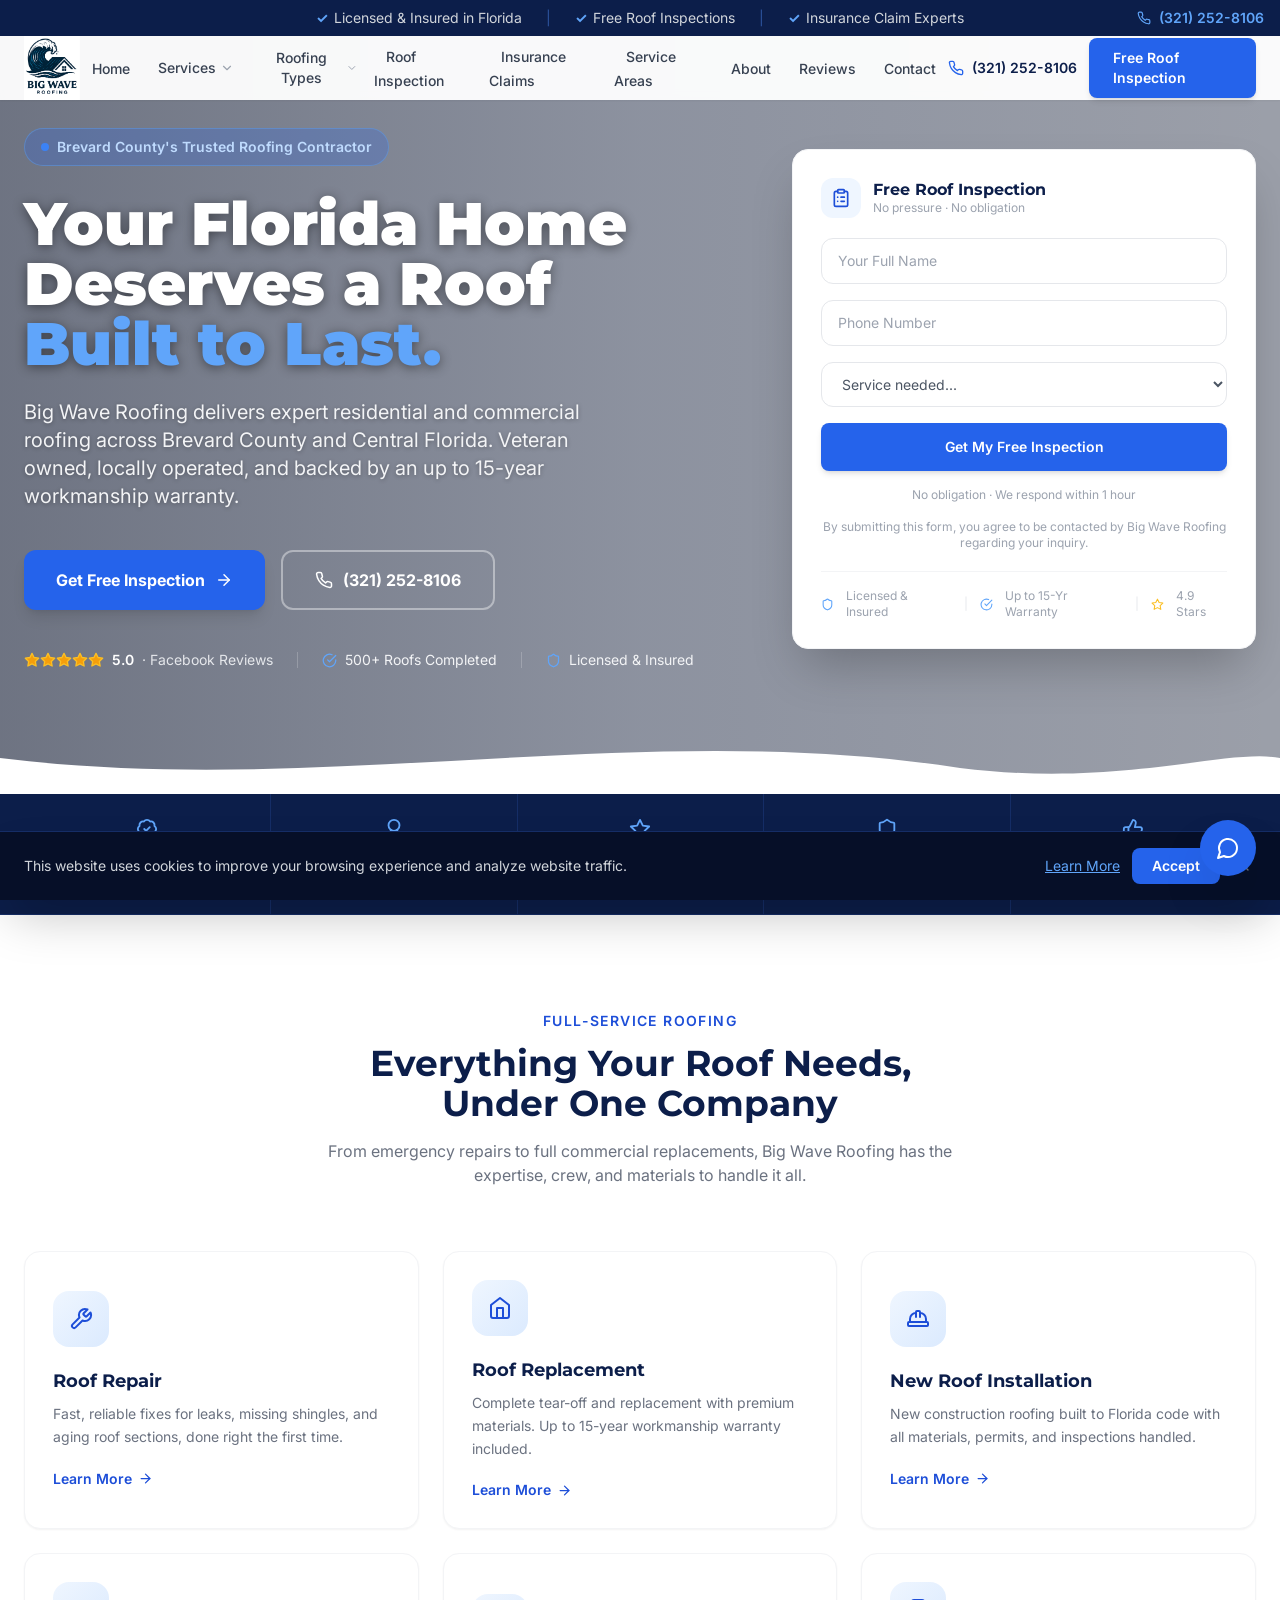
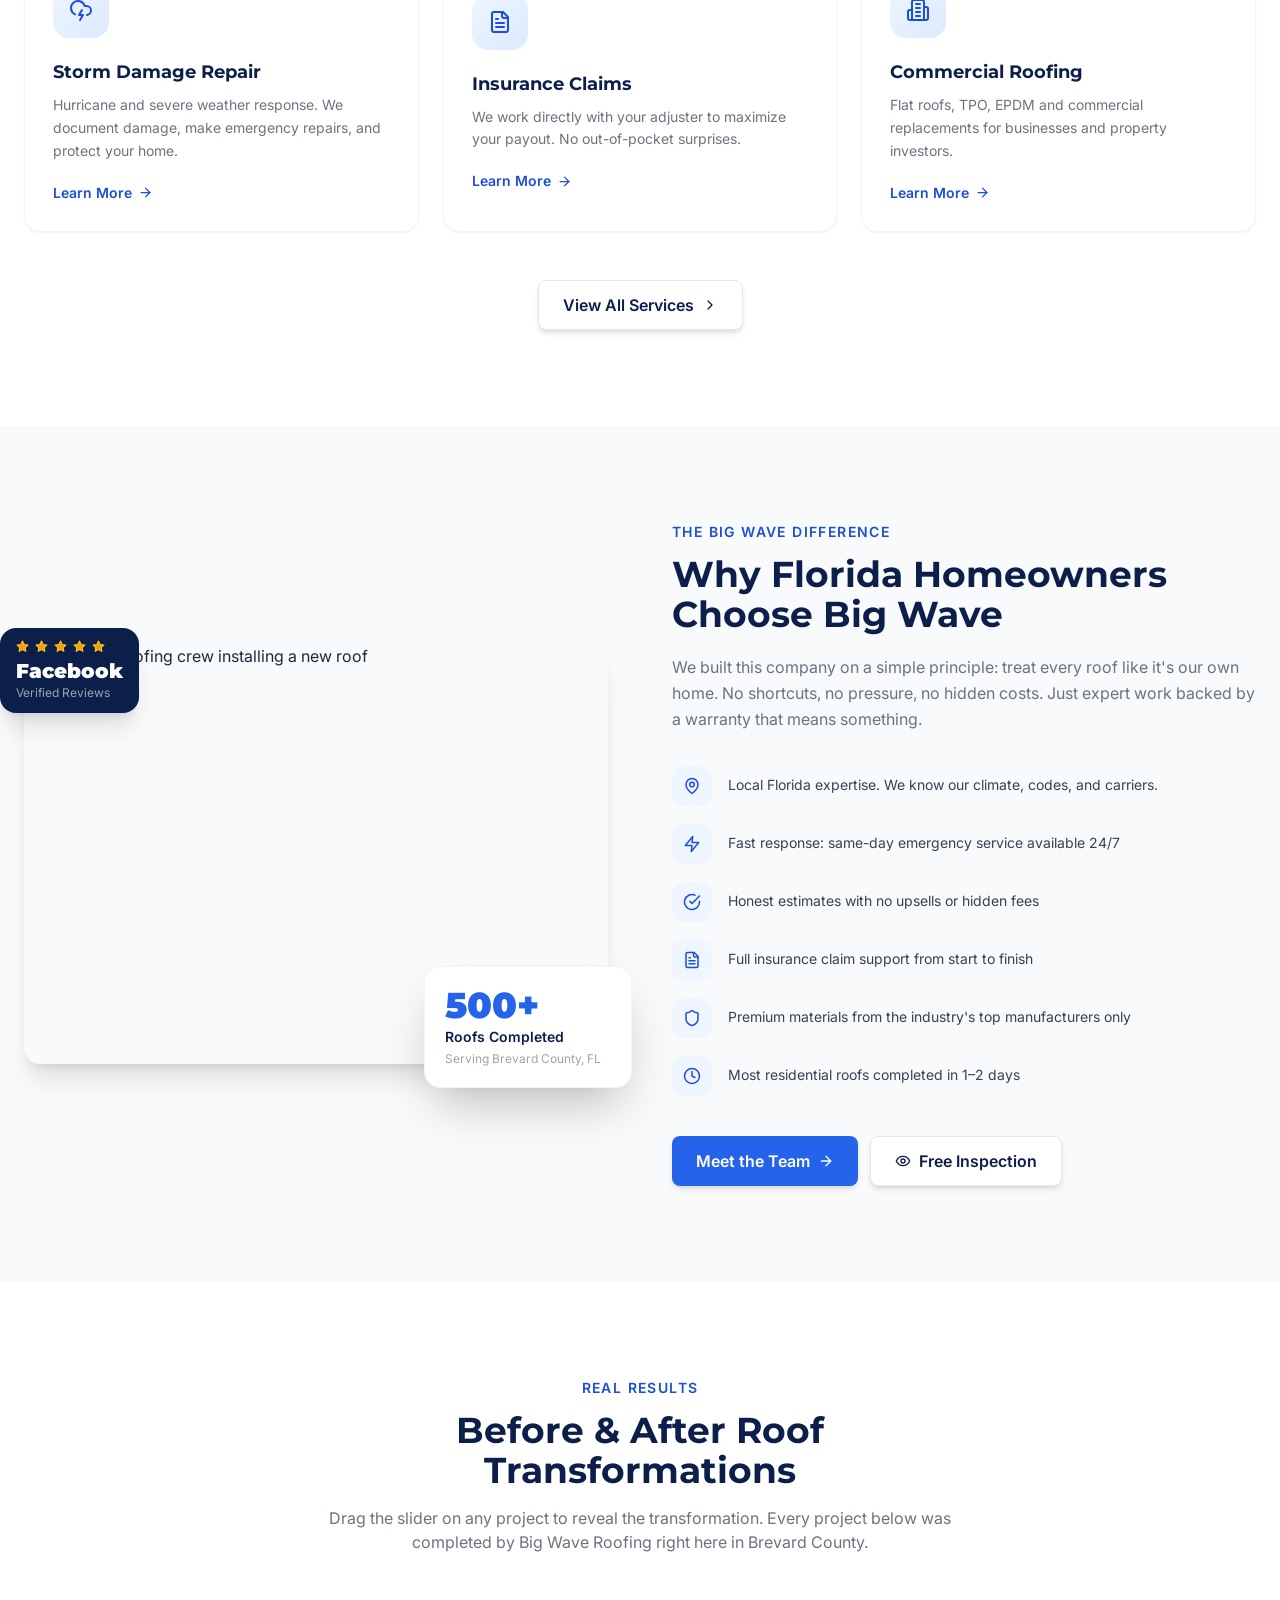
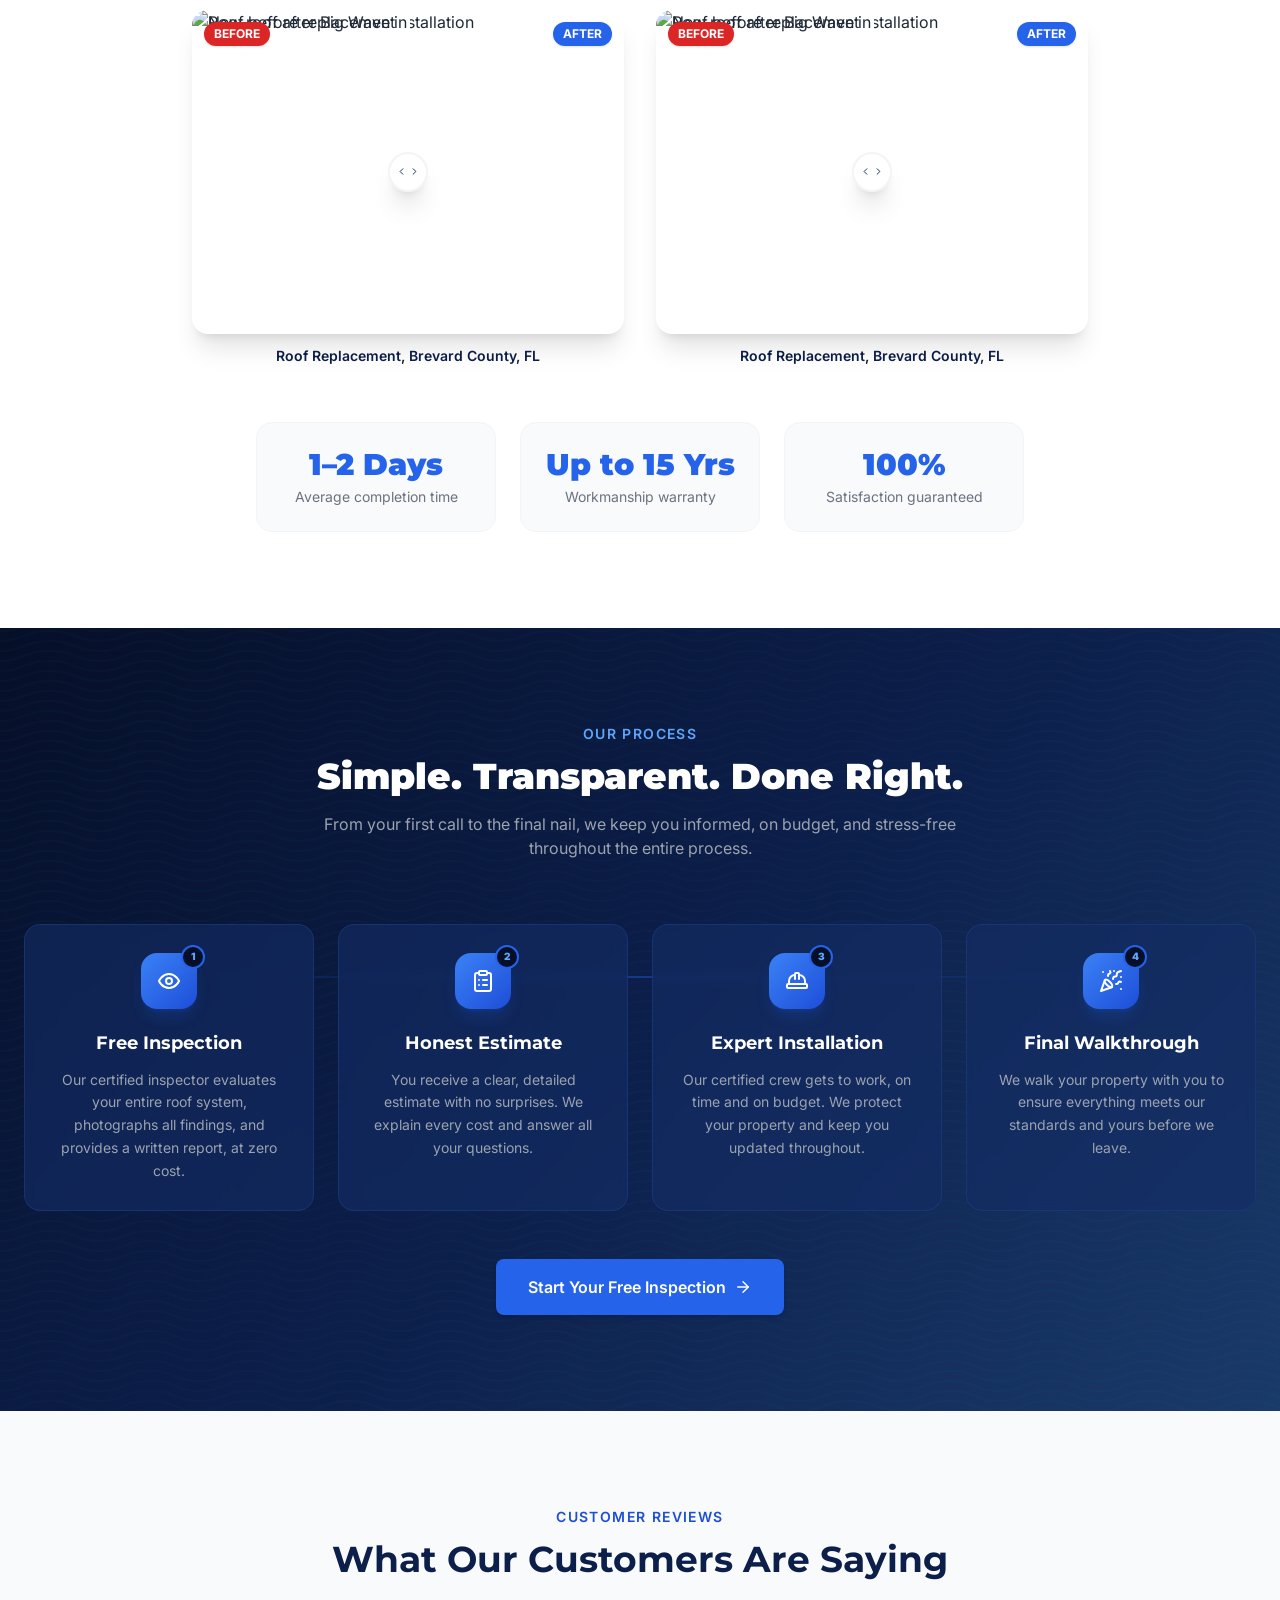
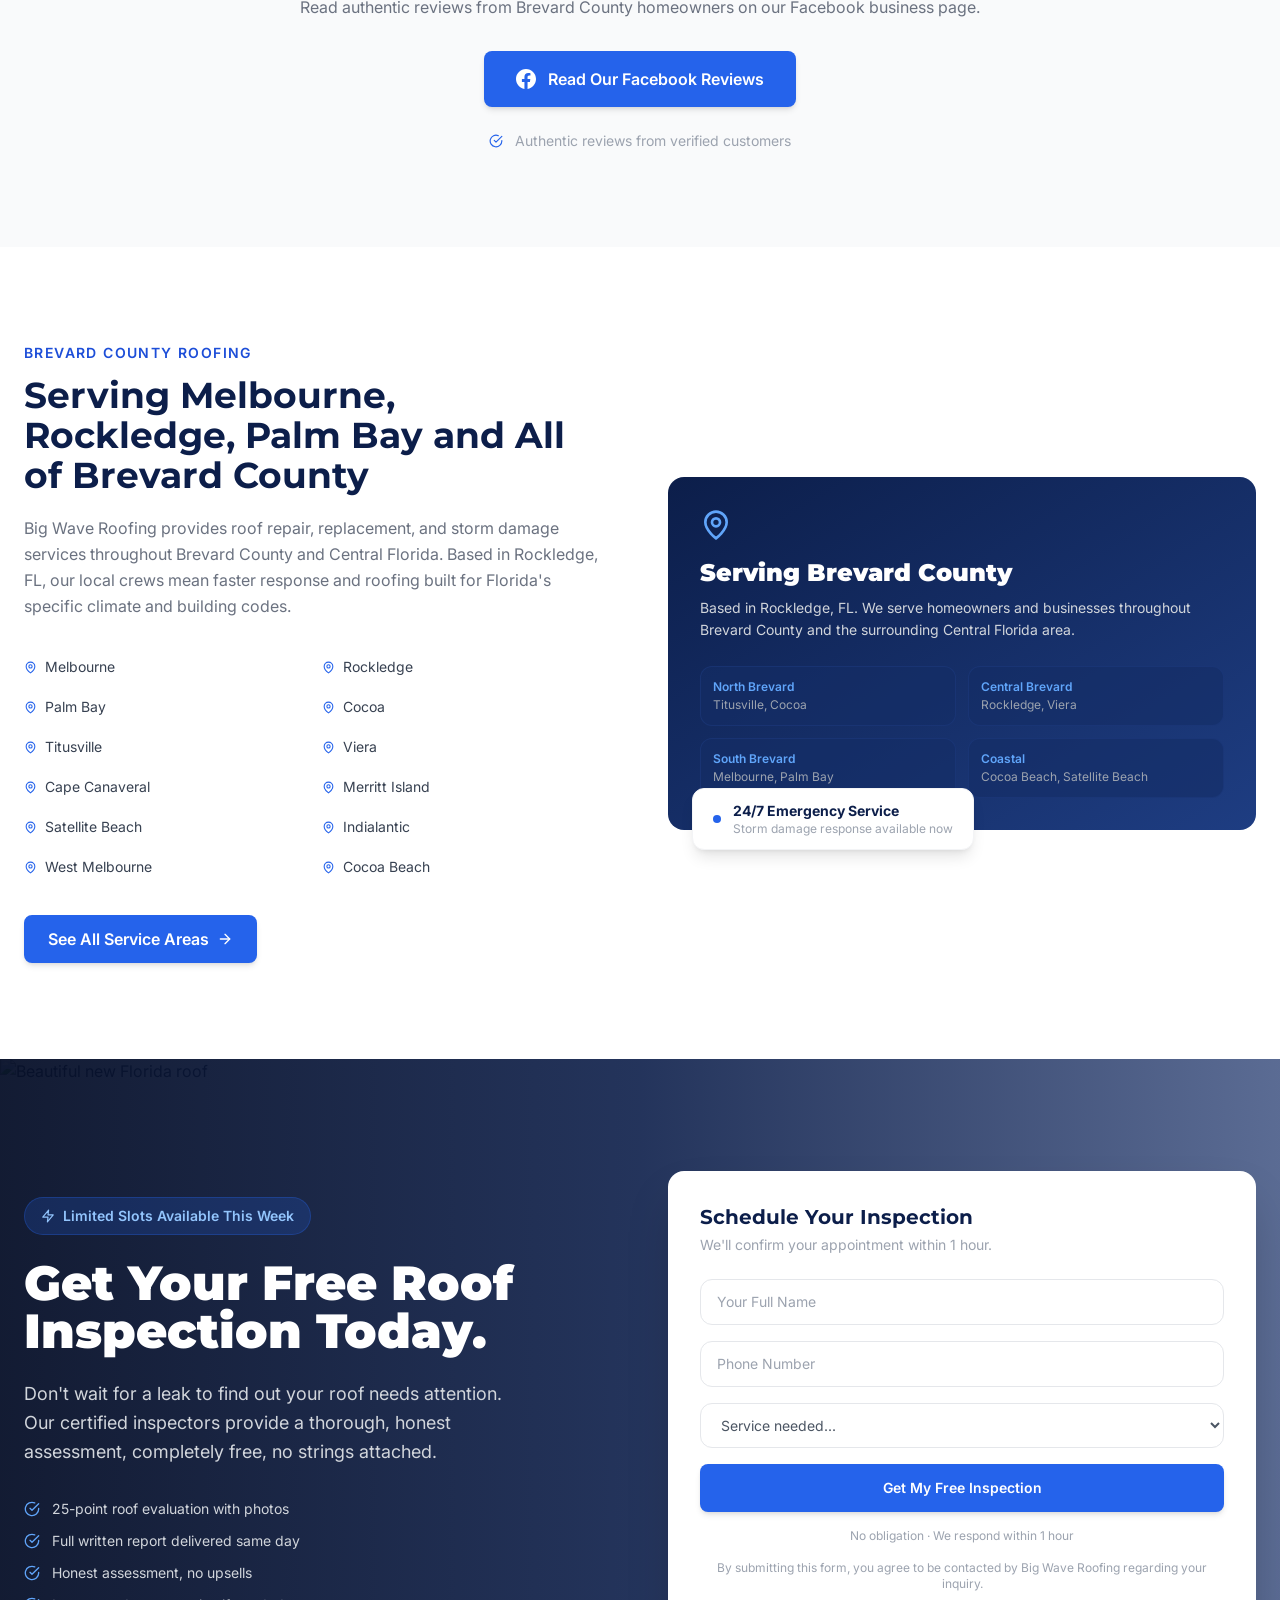
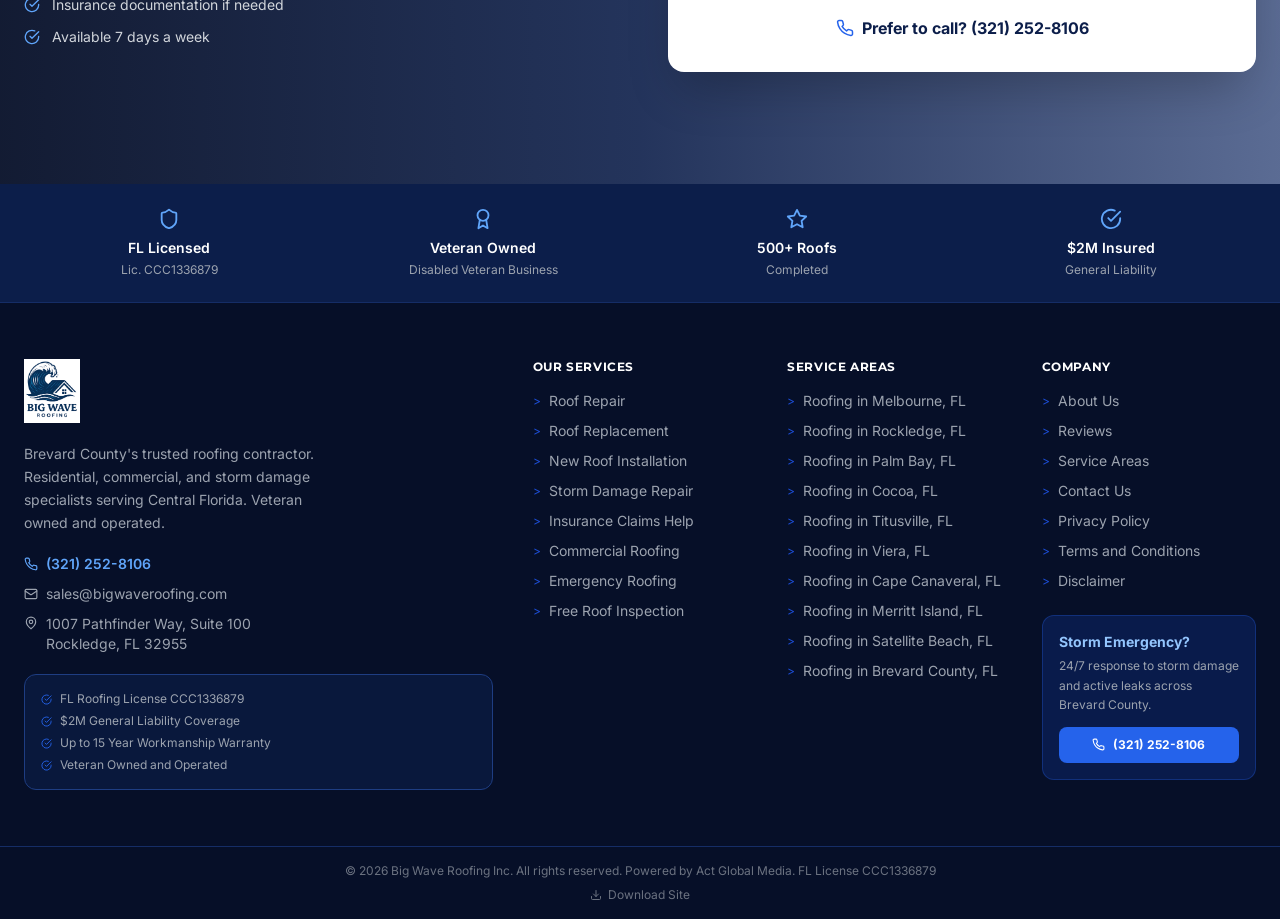
==== commit c5fd287a: "Add files via upload" ====
--- a/index.html
+++ b/index.html
@@ -2,7 +2,7 @@
 <html lang="en">
   <head>
     <meta charset="UTF-8" />
-    <link rel="icon" type="image/svg+xml" href="/vite.svg" />
+    <link rel="icon" type="image/png" href="./Big_Wave_Logo_Cool_Light.png" />
     <meta name="viewport" content="width=device-width, initial-scale=1.0, viewport-fit=cover" />
 
     <!-- Primary SEO Meta Tags -->
@@ -173,11 +173,10 @@
       ]
     }
     </script>
-    <script type="module" crossorigin src="/assets/index-CfALoZnS.js"></script>
-    <link rel="modulepreload" crossorigin href="/assets/react-vendor-CQW2wFTC.js">
-    <link rel="modulepreload" crossorigin href="/assets/icons-DzYh8Abf.js">
-    <link rel="modulepreload" crossorigin href="/assets/supabase-BOsFIl5i.js">
-    <link rel="stylesheet" crossorigin href="/assets/index-C9lfobcu.css">
+    <script type="module" crossorigin src="/assets/index-DcWDyD7O.js"></script>
+    <link rel="modulepreload" crossorigin href="/assets/react-vendor-YsBxPMQB.js">
+    <link rel="modulepreload" crossorigin href="/assets/icons-CC61rUAs.js">
+    <link rel="stylesheet" crossorigin href="/assets/index-x0C1BdEi.css">
   </head>
   <body>
     <div id="root"></div>
--- a/assets/index-x0C1BdEi.css
+++ b/assets/index-x0C1BdEi.css
@@ -0,0 +1 @@
+@import"https://fonts.googleapis.com/css2?family=Inter:wght@300;400;500;600;700&family=Montserrat:wght@600;700;800;900&display=swap";*,:before,:after{--tw-border-spacing-x: 0;--tw-border-spacing-y: 0;--tw-translate-x: 0;--tw-translate-y: 0;--tw-rotate: 0;--tw-skew-x: 0;--tw-skew-y: 0;--tw-scale-x: 1;--tw-scale-y: 1;--tw-pan-x: ;--tw-pan-y: ;--tw-pinch-zoom: ;--tw-scroll-snap-strictness: proximity;--tw-gradient-from-position: ;--tw-gradient-via-position: ;--tw-gradient-to-position: ;--tw-ordinal: ;--tw-slashed-zero: ;--tw-numeric-figure: ;--tw-numeric-spacing: ;--tw-numeric-fraction: ;--tw-ring-inset: ;--tw-ring-offset-width: 0px;--tw-ring-offset-color: #fff;--tw-ring-color: rgb(59 130 246 / .5);--tw-ring-offset-shadow: 0 0 #0000;--tw-ring-shadow: 0 0 #0000;--tw-shadow: 0 0 #0000;--tw-shadow-colored: 0 0 #0000;--tw-blur: ;--tw-brightness: ;--tw-contrast: ;--tw-grayscale: ;--tw-hue-rotate: ;--tw-invert: ;--tw-saturate: ;--tw-sepia: ;--tw-drop-shadow: ;--tw-backdrop-blur: ;--tw-backdrop-brightness: ;--tw-backdrop-contrast: ;--tw-backdrop-grayscale: ;--tw-backdrop-hue-rotate: ;--tw-backdrop-invert: ;--tw-backdrop-opacity: ;--tw-backdrop-saturate: ;--tw-backdrop-sepia: ;--tw-contain-size: ;--tw-contain-layout: ;--tw-contain-paint: ;--tw-contain-style: }::backdrop{--tw-border-spacing-x: 0;--tw-border-spacing-y: 0;--tw-translate-x: 0;--tw-translate-y: 0;--tw-rotate: 0;--tw-skew-x: 0;--tw-skew-y: 0;--tw-scale-x: 1;--tw-scale-y: 1;--tw-pan-x: ;--tw-pan-y: ;--tw-pinch-zoom: ;--tw-scroll-snap-strictness: proximity;--tw-gradient-from-position: ;--tw-gradient-via-position: ;--tw-gradient-to-position: ;--tw-ordinal: ;--tw-slashed-zero: ;--tw-numeric-figure: ;--tw-numeric-spacing: ;--tw-numeric-fraction: ;--tw-ring-inset: ;--tw-ring-offset-width: 0px;--tw-ring-offset-color: #fff;--tw-ring-color: rgb(59 130 246 / .5);--tw-ring-offset-shadow: 0 0 #0000;--tw-ring-shadow: 0 0 #0000;--tw-shadow: 0 0 #0000;--tw-shadow-colored: 0 0 #0000;--tw-blur: ;--tw-brightness: ;--tw-contrast: ;--tw-grayscale: ;--tw-hue-rotate: ;--tw-invert: ;--tw-saturate: ;--tw-sepia: ;--tw-drop-shadow: ;--tw-backdrop-blur: ;--tw-backdrop-brightness: ;--tw-backdrop-contrast: ;--tw-backdrop-grayscale: ;--tw-backdrop-hue-rotate: ;--tw-backdrop-invert: ;--tw-backdrop-opacity: ;--tw-backdrop-saturate: ;--tw-backdrop-sepia: ;--tw-contain-size: ;--tw-contain-layout: ;--tw-contain-paint: ;--tw-contain-style: }*,:before,:after{box-sizing:border-box;border-width:0;border-style:solid;border-color:#e5e7eb}:before,:after{--tw-content: ""}html,:host{line-height:1.5;-webkit-text-size-adjust:100%;-moz-tab-size:4;-o-tab-size:4;tab-size:4;font-family:Inter,system-ui,-apple-system,sans-serif;font-feature-settings:normal;font-variation-settings:normal;-webkit-tap-highlight-color:transparent}body{margin:0;line-height:inherit}hr{height:0;color:inherit;border-top-width:1px}abbr:where([title]){-webkit-text-decoration:underline dotted;text-decoration:underline dotted}h1,h2,h3,h4,h5,h6{font-size:inherit;font-weight:inherit}a{color:inherit;text-decoration:inherit}b,strong{font-weight:bolder}code,kbd,samp,pre{font-family:ui-monospace,SFMono-Regular,Menlo,Monaco,Consolas,Liberation Mono,Courier New,monospace;font-feature-settings:normal;font-variation-settings:normal;font-size:1em}small{font-size:80%}sub,sup{font-size:75%;line-height:0;position:relative;vertical-align:baseline}sub{bottom:-.25em}sup{top:-.5em}table{text-indent:0;border-color:inherit;border-collapse:collapse}button,input,optgroup,select,textarea{font-family:inherit;font-feature-settings:inherit;font-variation-settings:inherit;font-size:100%;font-weight:inherit;line-height:inherit;letter-spacing:inherit;color:inherit;margin:0;padding:0}button,select{text-transform:none}button,input:where([type=button]),input:where([type=reset]),input:where([type=submit]){-webkit-appearance:button;background-color:transparent;background-image:none}:-moz-focusring{outline:auto}:-moz-ui-invalid{box-shadow:none}progress{vertical-align:baseline}::-webkit-inner-spin-button,::-webkit-outer-spin-button{height:auto}[type=search]{-webkit-appearance:textfield;outline-offset:-2px}::-webkit-search-decoration{-webkit-appearance:none}::-webkit-file-upload-button{-webkit-appearance:button;font:inherit}summary{display:list-item}blockquote,dl,dd,h1,h2,h3,h4,h5,h6,hr,figure,p,pre{margin:0}fieldset{margin:0;padding:0}legend{padding:0}ol,ul,menu{list-style:none;margin:0;padding:0}dialog{padding:0}textarea{resize:vertical}input::-moz-placeholder,textarea::-moz-placeholder{opacity:1;color:#9ca3af}input::placeholder,textarea::placeholder{opacity:1;color:#9ca3af}button,[role=button]{cursor:pointer}:disabled{cursor:default}img,svg,video,canvas,audio,iframe,embed,object{display:block;vertical-align:middle}img,video{max-width:100%;height:auto}[hidden]:where(:not([hidden=until-found])){display:none}html{scroll-behavior:smooth}body{font-family:Inter,system-ui,-apple-system,sans-serif;--tw-text-opacity: 1;color:rgb(31 41 55 / var(--tw-text-opacity, 1));-webkit-font-smoothing:antialiased;-moz-osx-font-smoothing:grayscale}h1,h2,h3,h4,h5,h6{font-family:Montserrat,Inter,system-ui,sans-serif}.btn-primary{border-radius:.5rem;--tw-bg-opacity: 1;background-color:rgb(37 99 235 / var(--tw-bg-opacity, 1));padding:.75rem 1.5rem;font-weight:600;--tw-text-opacity: 1;color:rgb(255 255 255 / var(--tw-text-opacity, 1));--tw-shadow: 0 4px 6px -1px rgb(0 0 0 / .1), 0 2px 4px -2px rgb(0 0 0 / .1);--tw-shadow-colored: 0 4px 6px -1px var(--tw-shadow-color), 0 2px 4px -2px var(--tw-shadow-color);box-shadow:var(--tw-ring-offset-shadow, 0 0 #0000),var(--tw-ring-shadow, 0 0 #0000),var(--tw-shadow);transition-property:all;transition-timing-function:cubic-bezier(.4,0,.2,1);transition-duration:.2s}.btn-primary:hover{--tw-translate-y: -.125rem;transform:translate(var(--tw-translate-x),var(--tw-translate-y)) rotate(var(--tw-rotate)) skew(var(--tw-skew-x)) skewY(var(--tw-skew-y)) scaleX(var(--tw-scale-x)) scaleY(var(--tw-scale-y));--tw-bg-opacity: 1;background-color:rgb(29 78 216 / var(--tw-bg-opacity, 1));--tw-shadow: 0 10px 15px -3px rgb(0 0 0 / .1), 0 4px 6px -4px rgb(0 0 0 / .1);--tw-shadow-colored: 0 10px 15px -3px var(--tw-shadow-color), 0 4px 6px -4px var(--tw-shadow-color);box-shadow:var(--tw-ring-offset-shadow, 0 0 #0000),var(--tw-ring-shadow, 0 0 #0000),var(--tw-shadow)}.btn-primary:active{--tw-translate-y: 0px;transform:translate(var(--tw-translate-x),var(--tw-translate-y)) rotate(var(--tw-rotate)) skew(var(--tw-skew-x)) skewY(var(--tw-skew-y)) scaleX(var(--tw-scale-x)) scaleY(var(--tw-scale-y))}.btn-secondary{border-radius:.5rem;border-width:1px;--tw-border-opacity: 1;border-color:rgb(229 231 235 / var(--tw-border-opacity, 1));--tw-bg-opacity: 1;background-color:rgb(255 255 255 / var(--tw-bg-opacity, 1));padding:.75rem 1.5rem;font-weight:600;--tw-text-opacity: 1;color:rgb(12 30 74 / var(--tw-text-opacity, 1));--tw-shadow: 0 4px 6px -1px rgb(0 0 0 / .1), 0 2px 4px -2px rgb(0 0 0 / .1);--tw-shadow-colored: 0 4px 6px -1px var(--tw-shadow-color), 0 2px 4px -2px var(--tw-shadow-color);box-shadow:var(--tw-ring-offset-shadow, 0 0 #0000),var(--tw-ring-shadow, 0 0 #0000),var(--tw-shadow);transition-property:all;transition-timing-function:cubic-bezier(.4,0,.2,1);transition-duration:.2s}.btn-secondary:hover{--tw-bg-opacity: 1;background-color:rgb(249 250 251 / var(--tw-bg-opacity, 1));--tw-shadow: 0 10px 15px -3px rgb(0 0 0 / .1), 0 4px 6px -4px rgb(0 0 0 / .1);--tw-shadow-colored: 0 10px 15px -3px var(--tw-shadow-color), 0 4px 6px -4px var(--tw-shadow-color);box-shadow:var(--tw-ring-offset-shadow, 0 0 #0000),var(--tw-ring-shadow, 0 0 #0000),var(--tw-shadow)}.btn-outline{border-radius:.5rem;border-width:2px;--tw-border-opacity: 1;border-color:rgb(255 255 255 / var(--tw-border-opacity, 1));padding:.75rem 1.5rem;font-weight:600;--tw-text-opacity: 1;color:rgb(255 255 255 / var(--tw-text-opacity, 1));transition-property:all;transition-timing-function:cubic-bezier(.4,0,.2,1);transition-duration:.2s}.btn-outline:hover{--tw-bg-opacity: 1;background-color:rgb(255 255 255 / var(--tw-bg-opacity, 1));--tw-text-opacity: 1;color:rgb(12 30 74 / var(--tw-text-opacity, 1))}.section-title{font-family:Montserrat,Inter,system-ui,sans-serif;font-weight:700;line-height:1.25;--tw-text-opacity: 1;color:rgb(12 30 74 / var(--tw-text-opacity, 1))}.section-subtitle{margin-bottom:.75rem;font-size:.875rem;line-height:1.25rem;font-weight:600;text-transform:uppercase;letter-spacing:.1em;--tw-text-opacity: 1;color:rgb(29 78 216 / var(--tw-text-opacity, 1))}.card-hover{transition-property:all;transition-timing-function:cubic-bezier(.4,0,.2,1);transition-duration:.3s}.card-hover:hover{--tw-translate-y: -.25rem;transform:translate(var(--tw-translate-x),var(--tw-translate-y)) rotate(var(--tw-rotate)) skew(var(--tw-skew-x)) skewY(var(--tw-skew-y)) scaleX(var(--tw-scale-x)) scaleY(var(--tw-scale-y));--tw-shadow: 0 20px 25px -5px rgb(0 0 0 / .1), 0 8px 10px -6px rgb(0 0 0 / .1);--tw-shadow-colored: 0 20px 25px -5px var(--tw-shadow-color), 0 8px 10px -6px var(--tw-shadow-color);box-shadow:var(--tw-ring-offset-shadow, 0 0 #0000),var(--tw-ring-shadow, 0 0 #0000),var(--tw-shadow)}.nav-link{position:relative;font-weight:500;--tw-text-opacity: 1;color:rgb(55 65 81 / var(--tw-text-opacity, 1));transition-property:color,background-color,border-color,text-decoration-color,fill,stroke;transition-timing-function:cubic-bezier(.4,0,.2,1);transition-duration:.15s}.nav-link:hover{--tw-text-opacity: 1;color:rgb(21 45 102 / var(--tw-text-opacity, 1))}.prose-custom h2{margin-bottom:1rem;margin-top:2rem;font-family:Montserrat,Inter,system-ui,sans-serif;font-size:1.25rem;line-height:1.75rem;font-weight:700;line-height:1.25;--tw-text-opacity: 1;color:rgb(12 30 74 / var(--tw-text-opacity, 1))}@media (min-width: 640px){.prose-custom h2{font-size:1.5rem;line-height:2rem}}.prose-custom p{margin-bottom:1rem;line-height:1.625;--tw-text-opacity: 1;color:rgb(75 85 99 / var(--tw-text-opacity, 1))}.prose-custom strong{font-weight:600;--tw-text-opacity: 1;color:rgb(12 30 74 / var(--tw-text-opacity, 1))}img[loading=lazy]{content-visibility:auto}.\!visible{visibility:visible!important}.visible{visibility:visible}.invisible{visibility:hidden}.fixed{position:fixed}.absolute{position:absolute}.relative{position:relative}.sticky{position:sticky}.inset-0{top:0;right:0;bottom:0;left:0}.-bottom-5{bottom:-1.25rem}.-bottom-6{bottom:-1.5rem}.-left-4{left:-1rem}.-right-1{right:-.25rem}.-right-2{right:-.5rem}.-right-4{right:-1rem}.-top-1{top:-.25rem}.-top-2{top:-.5rem}.-top-4{top:-1rem}.bottom-0{bottom:0}.bottom-10{bottom:2.5rem}.bottom-6{bottom:1.5rem}.left-0{left:0}.left-1\/2{left:50%}.left-10{left:2.5rem}.left-3{left:.75rem}.left-6{left:1.5rem}.left-\[calc\(12\.5\%\+1px\)\]{left:calc(12.5% + 1px)}.right-0{right:0}.right-10{right:2.5rem}.right-3{right:.75rem}.right-6{right:1.5rem}.right-\[calc\(12\.5\%\+1px\)\]{right:calc(12.5% + 1px)}.top-0{top:0}.top-1\/2{top:50%}.top-10{top:2.5rem}.top-28{top:7rem}.top-3{top:.75rem}.top-\[52px\]{top:52px}.top-full{top:100%}.z-0{z-index:0}.z-10{z-index:10}.z-20{z-index:20}.z-40{z-index:40}.z-50{z-index:50}.order-1{order:1}.order-2{order:2}.mx-auto{margin-left:auto;margin-right:auto}.-mt-1{margin-top:-.25rem}.mb-0{margin-bottom:0}.mb-0\.5{margin-bottom:.125rem}.mb-1{margin-bottom:.25rem}.mb-1\.5{margin-bottom:.375rem}.mb-10{margin-bottom:2.5rem}.mb-12{margin-bottom:3rem}.mb-14{margin-bottom:3.5rem}.mb-16{margin-bottom:4rem}.mb-2{margin-bottom:.5rem}.mb-3{margin-bottom:.75rem}.mb-4{margin-bottom:1rem}.mb-5{margin-bottom:1.25rem}.mb-6{margin-bottom:1.5rem}.mb-7{margin-bottom:1.75rem}.mb-8{margin-bottom:2rem}.ml-0{margin-left:0}.ml-2{margin-left:.5rem}.ml-4{margin-left:1rem}.ml-auto{margin-left:auto}.mr-2{margin-right:.5rem}.mt-0\.5{margin-top:.125rem}.mt-1{margin-top:.25rem}.mt-1\.5{margin-top:.375rem}.mt-12{margin-top:3rem}.mt-14{margin-top:3.5rem}.mt-2{margin-top:.5rem}.mt-3{margin-top:.75rem}.mt-4{margin-top:1rem}.mt-5{margin-top:1.25rem}.mt-6{margin-top:1.5rem}.mt-8{margin-top:2rem}.block{display:block}.inline-block{display:inline-block}.flex{display:flex}.inline-flex{display:inline-flex}.table{display:table}.grid{display:grid}.hidden{display:none}.aspect-square{aspect-ratio:1 / 1}.h-0\.5{height:.125rem}.h-1\.5{height:.375rem}.h-10{height:2.5rem}.h-12{height:3rem}.h-14{height:3.5rem}.h-16{height:4rem}.h-2{height:.5rem}.h-20{height:5rem}.h-3{height:.75rem}.h-32{height:8rem}.h-4{height:1rem}.h-40{height:10rem}.h-5{height:1.25rem}.h-56{height:14rem}.h-6{height:1.5rem}.h-7{height:1.75rem}.h-72{height:18rem}.h-8{height:2rem}.h-80{height:20rem}.h-9{height:2.25rem}.h-96{height:24rem}.h-\[420px\]{height:420px}.h-\[540px\]{height:540px}.h-full{height:100%}.max-h-\[80vh\]{max-height:80vh}.max-h-\[calc\(100vh-100px\)\]{max-height:calc(100vh - 100px)}.min-h-screen{min-height:100vh}.w-0\.5{width:.125rem}.w-1\.5{width:.375rem}.w-10{width:2.5rem}.w-12{width:3rem}.w-14{width:3.5rem}.w-2{width:.5rem}.w-20{width:5rem}.w-3{width:.75rem}.w-5{width:1.25rem}.w-52{width:13rem}.w-6{width:1.5rem}.w-64{width:16rem}.w-7{width:1.75rem}.w-72{width:18rem}.w-8{width:2rem}.w-9{width:2.25rem}.w-96{width:24rem}.w-\[360px\]{width:360px}.w-auto{width:auto}.w-fit{width:-moz-fit-content;width:fit-content}.w-full{width:100%}.w-px{width:1px}.min-w-0{min-width:0px}.min-w-\[200px\]{min-width:200px}.max-w-2xl{max-width:42rem}.max-w-3xl{max-width:48rem}.max-w-4xl{max-width:56rem}.max-w-5xl{max-width:64rem}.max-w-7xl{max-width:80rem}.max-w-\[220px\]{max-width:220px}.max-w-\[260px\]{max-width:260px}.max-w-\[80\%\]{max-width:80%}.max-w-\[calc\(100vw-24px\)\]{max-width:calc(100vw - 24px)}.max-w-lg{max-width:32rem}.max-w-sm{max-width:24rem}.max-w-xl{max-width:36rem}.max-w-xs{max-width:20rem}.flex-1{flex:1 1 0%}.flex-shrink-0{flex-shrink:0}.-translate-x-1\/2{--tw-translate-x: -50%;transform:translate(var(--tw-translate-x),var(--tw-translate-y)) rotate(var(--tw-rotate)) skew(var(--tw-skew-x)) skewY(var(--tw-skew-y)) scaleX(var(--tw-scale-x)) scaleY(var(--tw-scale-y))}.-translate-y-1\/2{--tw-translate-y: -50%;transform:translate(var(--tw-translate-x),var(--tw-translate-y)) rotate(var(--tw-rotate)) skew(var(--tw-skew-x)) skewY(var(--tw-skew-y)) scaleX(var(--tw-scale-x)) scaleY(var(--tw-scale-y))}.-translate-y-2{--tw-translate-y: -.5rem;transform:translate(var(--tw-translate-x),var(--tw-translate-y)) rotate(var(--tw-rotate)) skew(var(--tw-skew-x)) skewY(var(--tw-skew-y)) scaleX(var(--tw-scale-x)) scaleY(var(--tw-scale-y))}.translate-y-0{--tw-translate-y: 0px;transform:translate(var(--tw-translate-x),var(--tw-translate-y)) rotate(var(--tw-rotate)) skew(var(--tw-skew-x)) skewY(var(--tw-skew-y)) scaleX(var(--tw-scale-x)) scaleY(var(--tw-scale-y))}.rotate-180{--tw-rotate: 180deg;transform:translate(var(--tw-translate-x),var(--tw-translate-y)) rotate(var(--tw-rotate)) skew(var(--tw-skew-x)) skewY(var(--tw-skew-y)) scaleX(var(--tw-scale-x)) scaleY(var(--tw-scale-y))}.transform{transform:translate(var(--tw-translate-x),var(--tw-translate-y)) rotate(var(--tw-rotate)) skew(var(--tw-skew-x)) skewY(var(--tw-skew-y)) scaleX(var(--tw-scale-x)) scaleY(var(--tw-scale-y))}@keyframes bounce{0%,to{transform:translateY(-25%);animation-timing-function:cubic-bezier(.8,0,1,1)}50%{transform:none;animation-timing-function:cubic-bezier(0,0,.2,1)}}.animate-bounce{animation:bounce 1s infinite}@keyframes pulse{50%{opacity:.5}}.animate-pulse{animation:pulse 2s cubic-bezier(.4,0,.6,1) infinite}.cursor-default{cursor:default}.cursor-ew-resize{cursor:ew-resize}.cursor-not-allowed{cursor:not-allowed}.cursor-pointer{cursor:pointer}.select-none{-webkit-user-select:none;-moz-user-select:none;user-select:none}.resize-none{resize:none}.columns-2{-moz-columns:2;columns:2}.break-inside-avoid{-moz-column-break-inside:avoid;break-inside:avoid}.grid-cols-1{grid-template-columns:repeat(1,minmax(0,1fr))}.grid-cols-2{grid-template-columns:repeat(2,minmax(0,1fr))}.grid-cols-3{grid-template-columns:repeat(3,minmax(0,1fr))}.grid-cols-7{grid-template-columns:repeat(7,minmax(0,1fr))}.flex-col{flex-direction:column}.flex-wrap{flex-wrap:wrap}.items-start{align-items:flex-start}.items-center{align-items:center}.justify-start{justify-content:flex-start}.justify-end{justify-content:flex-end}.justify-center{justify-content:center}.justify-between{justify-content:space-between}.gap-0\.5{gap:.125rem}.gap-1{gap:.25rem}.gap-1\.5{gap:.375rem}.gap-10{gap:2.5rem}.gap-12{gap:3rem}.gap-14{gap:3.5rem}.gap-16{gap:4rem}.gap-2{gap:.5rem}.gap-2\.5{gap:.625rem}.gap-3{gap:.75rem}.gap-4{gap:1rem}.gap-5{gap:1.25rem}.gap-6{gap:1.5rem}.gap-8{gap:2rem}.space-y-1>:not([hidden])~:not([hidden]){--tw-space-y-reverse: 0;margin-top:calc(.25rem * calc(1 - var(--tw-space-y-reverse)));margin-bottom:calc(.25rem * var(--tw-space-y-reverse))}.space-y-1\.5>:not([hidden])~:not([hidden]){--tw-space-y-reverse: 0;margin-top:calc(.375rem * calc(1 - var(--tw-space-y-reverse)));margin-bottom:calc(.375rem * var(--tw-space-y-reverse))}.space-y-10>:not([hidden])~:not([hidden]){--tw-space-y-reverse: 0;margin-top:calc(2.5rem * calc(1 - var(--tw-space-y-reverse)));margin-bottom:calc(2.5rem * var(--tw-space-y-reverse))}.space-y-2>:not([hidden])~:not([hidden]){--tw-space-y-reverse: 0;margin-top:calc(.5rem * calc(1 - var(--tw-space-y-reverse)));margin-bottom:calc(.5rem * var(--tw-space-y-reverse))}.space-y-2\.5>:not([hidden])~:not([hidden]){--tw-space-y-reverse: 0;margin-top:calc(.625rem * calc(1 - var(--tw-space-y-reverse)));margin-bottom:calc(.625rem * var(--tw-space-y-reverse))}.space-y-20>:not([hidden])~:not([hidden]){--tw-space-y-reverse: 0;margin-top:calc(5rem * calc(1 - var(--tw-space-y-reverse)));margin-bottom:calc(5rem * var(--tw-space-y-reverse))}.space-y-3>:not([hidden])~:not([hidden]){--tw-space-y-reverse: 0;margin-top:calc(.75rem * calc(1 - var(--tw-space-y-reverse)));margin-bottom:calc(.75rem * var(--tw-space-y-reverse))}.space-y-4>:not([hidden])~:not([hidden]){--tw-space-y-reverse: 0;margin-top:calc(1rem * calc(1 - var(--tw-space-y-reverse)));margin-bottom:calc(1rem * var(--tw-space-y-reverse))}.space-y-5>:not([hidden])~:not([hidden]){--tw-space-y-reverse: 0;margin-top:calc(1.25rem * calc(1 - var(--tw-space-y-reverse)));margin-bottom:calc(1.25rem * var(--tw-space-y-reverse))}.space-y-8>:not([hidden])~:not([hidden]){--tw-space-y-reverse: 0;margin-top:calc(2rem * calc(1 - var(--tw-space-y-reverse)));margin-bottom:calc(2rem * var(--tw-space-y-reverse))}.divide-x>:not([hidden])~:not([hidden]){--tw-divide-x-reverse: 0;border-right-width:calc(1px * var(--tw-divide-x-reverse));border-left-width:calc(1px * calc(1 - var(--tw-divide-x-reverse)))}.divide-navy-800>:not([hidden])~:not([hidden]){--tw-divide-opacity: 1;border-color:rgb(21 45 102 / var(--tw-divide-opacity, 1))}.overflow-hidden{overflow:hidden}.overflow-y-auto{overflow-y:auto}.overflow-x-hidden{overflow-x:hidden}.scroll-smooth{scroll-behavior:smooth}.whitespace-nowrap{white-space:nowrap}.whitespace-pre-line{white-space:pre-line}.rounded{border-radius:.25rem}.rounded-2xl{border-radius:1rem}.rounded-full{border-radius:9999px}.rounded-lg{border-radius:.5rem}.rounded-md{border-radius:.375rem}.rounded-sm{border-radius:.125rem}.rounded-xl{border-radius:.75rem}.rounded-r-2xl{border-top-right-radius:1rem;border-bottom-right-radius:1rem}.rounded-t-2xl{border-top-left-radius:1rem;border-top-right-radius:1rem}.rounded-tl-sm{border-top-left-radius:.125rem}.rounded-tr-sm{border-top-right-radius:.125rem}.border{border-width:1px}.border-2{border-width:2px}.border-b{border-bottom-width:1px}.border-b-2{border-bottom-width:2px}.border-l-0{border-left-width:0px}.border-l-2{border-left-width:2px}.border-t{border-top-width:1px}.border-blue-100{--tw-border-opacity: 1;border-color:rgb(219 234 254 / var(--tw-border-opacity, 1))}.border-blue-200{--tw-border-opacity: 1;border-color:rgb(191 219 254 / var(--tw-border-opacity, 1))}.border-blue-400\/40{border-color:#60a5fa66}.border-blue-500\/30{border-color:#3b82f64d}.border-blue-600{--tw-border-opacity: 1;border-color:rgb(37 99 235 / var(--tw-border-opacity, 1))}.border-blue-600\/30{border-color:#2563eb4d}.border-gray-100{--tw-border-opacity: 1;border-color:rgb(243 244 246 / var(--tw-border-opacity, 1))}.border-gray-200{--tw-border-opacity: 1;border-color:rgb(229 231 235 / var(--tw-border-opacity, 1))}.border-navy-700{--tw-border-opacity: 1;border-color:rgb(30 61 130 / var(--tw-border-opacity, 1))}.border-navy-700\/50{border-color:#1e3d8280}.border-navy-700\/60{border-color:#1e3d8299}.border-navy-800{--tw-border-opacity: 1;border-color:rgb(21 45 102 / var(--tw-border-opacity, 1))}.border-red-100{--tw-border-opacity: 1;border-color:rgb(254 226 226 / var(--tw-border-opacity, 1))}.border-transparent{border-color:transparent}.border-white\/40{border-color:#fff6}.bg-blue-100{--tw-bg-opacity: 1;background-color:rgb(219 234 254 / var(--tw-bg-opacity, 1))}.bg-blue-50{--tw-bg-opacity: 1;background-color:rgb(239 246 255 / var(--tw-bg-opacity, 1))}.bg-blue-50\/50{background-color:#eff6ff80}.bg-blue-500{--tw-bg-opacity: 1;background-color:rgb(59 130 246 / var(--tw-bg-opacity, 1))}.bg-blue-600{--tw-bg-opacity: 1;background-color:rgb(37 99 235 / var(--tw-bg-opacity, 1))}.bg-blue-600\/20{background-color:#2563eb33}.bg-blue-600\/25{background-color:#2563eb40}.bg-blue-700{--tw-bg-opacity: 1;background-color:rgb(29 78 216 / var(--tw-bg-opacity, 1))}.bg-blue-700\/20{background-color:#1d4ed833}.bg-gray-100{--tw-bg-opacity: 1;background-color:rgb(243 244 246 / var(--tw-bg-opacity, 1))}.bg-gray-200{--tw-bg-opacity: 1;background-color:rgb(229 231 235 / var(--tw-bg-opacity, 1))}.bg-gray-400{--tw-bg-opacity: 1;background-color:rgb(156 163 175 / var(--tw-bg-opacity, 1))}.bg-gray-50{--tw-bg-opacity: 1;background-color:rgb(249 250 251 / var(--tw-bg-opacity, 1))}.bg-navy-700{--tw-bg-opacity: 1;background-color:rgb(30 61 130 / var(--tw-bg-opacity, 1))}.bg-navy-800{--tw-bg-opacity: 1;background-color:rgb(21 45 102 / var(--tw-bg-opacity, 1))}.bg-navy-800\/60{background-color:#152d6699}.bg-navy-900{--tw-bg-opacity: 1;background-color:rgb(12 30 74 / var(--tw-bg-opacity, 1))}.bg-navy-900\/60{background-color:#0c1e4a99}.bg-navy-950{--tw-bg-opacity: 1;background-color:rgb(6 15 40 / var(--tw-bg-opacity, 1))}.bg-navy-950\/40{background-color:#060f2866}.bg-red-50{--tw-bg-opacity: 1;background-color:rgb(254 242 242 / var(--tw-bg-opacity, 1))}.bg-red-500{--tw-bg-opacity: 1;background-color:rgb(239 68 68 / var(--tw-bg-opacity, 1))}.bg-red-600{--tw-bg-opacity: 1;background-color:rgb(220 38 38 / var(--tw-bg-opacity, 1))}.bg-transparent{background-color:transparent}.bg-white{--tw-bg-opacity: 1;background-color:rgb(255 255 255 / var(--tw-bg-opacity, 1))}.bg-white\/10{background-color:#ffffff1a}.bg-white\/20{background-color:#fff3}.bg-white\/95{background-color:#fffffff2}.bg-yellow-400\/20{background-color:#facc1533}.bg-gradient-to-br{background-image:linear-gradient(to bottom right,var(--tw-gradient-stops))}.bg-gradient-to-r{background-image:linear-gradient(to right,var(--tw-gradient-stops))}.from-blue-50{--tw-gradient-from: #eff6ff var(--tw-gradient-from-position);--tw-gradient-to: rgb(239 246 255 / 0) var(--tw-gradient-to-position);--tw-gradient-stops: var(--tw-gradient-from), var(--tw-gradient-to)}.from-blue-500{--tw-gradient-from: #3b82f6 var(--tw-gradient-from-position);--tw-gradient-to: rgb(59 130 246 / 0) var(--tw-gradient-to-position);--tw-gradient-stops: var(--tw-gradient-from), var(--tw-gradient-to)}.from-blue-500\/0{--tw-gradient-from: rgb(59 130 246 / 0) var(--tw-gradient-from-position);--tw-gradient-to: rgb(59 130 246 / 0) var(--tw-gradient-to-position);--tw-gradient-stops: var(--tw-gradient-from), var(--tw-gradient-to)}.from-blue-800{--tw-gradient-from: #1e40af var(--tw-gradient-from-position);--tw-gradient-to: rgb(30 64 175 / 0) var(--tw-gradient-to-position);--tw-gradient-stops: var(--tw-gradient-from), var(--tw-gradient-to)}.from-gray-900{--tw-gradient-from: #111827 var(--tw-gradient-from-position);--tw-gradient-to: rgb(17 24 39 / 0) var(--tw-gradient-to-position);--tw-gradient-stops: var(--tw-gradient-from), var(--tw-gradient-to)}.from-navy-900{--tw-gradient-from: #0c1e4a var(--tw-gradient-from-position);--tw-gradient-to: rgb(12 30 74 / 0) var(--tw-gradient-to-position);--tw-gradient-stops: var(--tw-gradient-from), var(--tw-gradient-to)}.from-navy-950\/30{--tw-gradient-from: rgb(6 15 40 / .3) var(--tw-gradient-from-position);--tw-gradient-to: rgb(6 15 40 / 0) var(--tw-gradient-to-position);--tw-gradient-stops: var(--tw-gradient-from), var(--tw-gradient-to)}.from-navy-950\/90{--tw-gradient-from: rgb(6 15 40 / .9) var(--tw-gradient-from-position);--tw-gradient-to: rgb(6 15 40 / 0) var(--tw-gradient-to-position);--tw-gradient-stops: var(--tw-gradient-from), var(--tw-gradient-to)}.from-navy-950\/95{--tw-gradient-from: rgb(6 15 40 / .95) var(--tw-gradient-from-position);--tw-gradient-to: rgb(6 15 40 / 0) var(--tw-gradient-to-position);--tw-gradient-stops: var(--tw-gradient-from), var(--tw-gradient-to)}.via-blue-600\/40{--tw-gradient-to: rgb(37 99 235 / 0) var(--tw-gradient-to-position);--tw-gradient-stops: var(--tw-gradient-from), rgb(37 99 235 / .4) var(--tw-gradient-via-position), var(--tw-gradient-to)}.via-navy-900\/10{--tw-gradient-to: rgb(12 30 74 / 0) var(--tw-gradient-to-position);--tw-gradient-stops: var(--tw-gradient-from), rgb(12 30 74 / .1) var(--tw-gradient-via-position), var(--tw-gradient-to)}.via-navy-900\/70{--tw-gradient-to: rgb(12 30 74 / 0) var(--tw-gradient-to-position);--tw-gradient-stops: var(--tw-gradient-from), rgb(12 30 74 / .7) var(--tw-gradient-via-position), var(--tw-gradient-to)}.via-navy-900\/90{--tw-gradient-to: rgb(12 30 74 / 0) var(--tw-gradient-to-position);--tw-gradient-stops: var(--tw-gradient-from), rgb(12 30 74 / .9) var(--tw-gradient-via-position), var(--tw-gradient-to)}.to-blue-100{--tw-gradient-to: #dbeafe var(--tw-gradient-to-position)}.to-blue-600\/0{--tw-gradient-to: rgb(37 99 235 / 0) var(--tw-gradient-to-position)}.to-blue-700{--tw-gradient-to: #1d4ed8 var(--tw-gradient-to-position)}.to-gray-800{--tw-gradient-to: #1f2937 var(--tw-gradient-to-position)}.to-navy-700{--tw-gradient-to: #1e3d82 var(--tw-gradient-to-position)}.to-navy-800{--tw-gradient-to: #152d66 var(--tw-gradient-to-position)}.to-navy-800\/40{--tw-gradient-to: rgb(21 45 102 / .4) var(--tw-gradient-to-position)}.to-navy-800\/70{--tw-gradient-to: rgb(21 45 102 / .7) var(--tw-gradient-to-position)}.to-transparent{--tw-gradient-to: transparent var(--tw-gradient-to-position)}.object-contain{-o-object-fit:contain;object-fit:contain}.object-cover{-o-object-fit:cover;object-fit:cover}.object-center{-o-object-position:center;object-position:center}.p-1{padding:.25rem}.p-1\.5{padding:.375rem}.p-2{padding:.5rem}.p-3{padding:.75rem}.p-4{padding:1rem}.p-5{padding:1.25rem}.p-6{padding:1.5rem}.p-7{padding:1.75rem}.p-8{padding:2rem}.px-2\.5{padding-left:.625rem;padding-right:.625rem}.px-3{padding-left:.75rem;padding-right:.75rem}.px-3\.5{padding-left:.875rem;padding-right:.875rem}.px-4{padding-left:1rem;padding-right:1rem}.px-5{padding-left:1.25rem;padding-right:1.25rem}.px-6{padding-left:1.5rem;padding-right:1.5rem}.px-7{padding-left:1.75rem;padding-right:1.75rem}.px-8{padding-left:2rem;padding-right:2rem}.py-0{padding-top:0;padding-bottom:0}.py-1{padding-top:.25rem;padding-bottom:.25rem}.py-1\.5{padding-top:.375rem;padding-bottom:.375rem}.py-10{padding-top:2.5rem;padding-bottom:2.5rem}.py-12{padding-top:3rem;padding-bottom:3rem}.py-14{padding-top:3.5rem;padding-bottom:3.5rem}.py-16{padding-top:4rem;padding-bottom:4rem}.py-2{padding-top:.5rem;padding-bottom:.5rem}.py-2\.5{padding-top:.625rem;padding-bottom:.625rem}.py-20{padding-top:5rem;padding-bottom:5rem}.py-24{padding-top:6rem;padding-bottom:6rem}.py-28{padding-top:7rem;padding-bottom:7rem}.py-3{padding-top:.75rem;padding-bottom:.75rem}.py-3\.5{padding-top:.875rem;padding-bottom:.875rem}.py-4{padding-top:1rem;padding-bottom:1rem}.py-5{padding-top:1.25rem;padding-bottom:1.25rem}.py-6{padding-top:1.5rem;padding-bottom:1.5rem}.py-8{padding-top:2rem;padding-bottom:2rem}.pb-2{padding-bottom:.5rem}.pb-3{padding-bottom:.75rem}.pb-5{padding-bottom:1.25rem}.pl-3{padding-left:.75rem}.pl-5{padding-left:1.25rem}.pr-2{padding-right:.5rem}.pr-4{padding-right:1rem}.pt-2{padding-top:.5rem}.pt-2\.5{padding-top:.625rem}.pt-24{padding-top:6rem}.pt-3{padding-top:.75rem}.pt-4{padding-top:1rem}.pt-8{padding-top:2rem}.text-left{text-align:left}.text-center{text-align:center}.font-display{font-family:Montserrat,Inter,system-ui,sans-serif}.text-2xl{font-size:1.5rem;line-height:2rem}.text-3xl{font-size:1.875rem;line-height:2.25rem}.text-4xl{font-size:2.25rem;line-height:2.5rem}.text-5xl{font-size:3rem;line-height:1}.text-\[10px\]{font-size:10px}.text-\[11px\]{font-size:11px}.text-base{font-size:1rem;line-height:1.5rem}.text-lg{font-size:1.125rem;line-height:1.75rem}.text-sm{font-size:.875rem;line-height:1.25rem}.text-xl{font-size:1.25rem;line-height:1.75rem}.text-xs{font-size:.75rem;line-height:1rem}.font-black{font-weight:900}.font-bold{font-weight:700}.font-medium{font-weight:500}.font-semibold{font-weight:600}.uppercase{text-transform:uppercase}.leading-\[1\.05\]{line-height:1.05}.leading-none{line-height:1}.leading-relaxed{line-height:1.625}.leading-tight{line-height:1.25}.tracking-wider{letter-spacing:.05em}.\!text-white{--tw-text-opacity: 1 !important;color:rgb(255 255 255 / var(--tw-text-opacity, 1))!important}.text-amber-400{--tw-text-opacity: 1;color:rgb(251 191 36 / var(--tw-text-opacity, 1))}.text-blue-100{--tw-text-opacity: 1;color:rgb(219 234 254 / var(--tw-text-opacity, 1))}.text-blue-200{--tw-text-opacity: 1;color:rgb(191 219 254 / var(--tw-text-opacity, 1))}.text-blue-300{--tw-text-opacity: 1;color:rgb(147 197 253 / var(--tw-text-opacity, 1))}.text-blue-400{--tw-text-opacity: 1;color:rgb(96 165 250 / var(--tw-text-opacity, 1))}.text-blue-500{--tw-text-opacity: 1;color:rgb(59 130 246 / var(--tw-text-opacity, 1))}.text-blue-600{--tw-text-opacity: 1;color:rgb(37 99 235 / var(--tw-text-opacity, 1))}.text-blue-700{--tw-text-opacity: 1;color:rgb(29 78 216 / var(--tw-text-opacity, 1))}.text-blue-800{--tw-text-opacity: 1;color:rgb(30 64 175 / var(--tw-text-opacity, 1))}.text-blue-900{--tw-text-opacity: 1;color:rgb(30 58 138 / var(--tw-text-opacity, 1))}.text-gray-100{--tw-text-opacity: 1;color:rgb(243 244 246 / var(--tw-text-opacity, 1))}.text-gray-200{--tw-text-opacity: 1;color:rgb(229 231 235 / var(--tw-text-opacity, 1))}.text-gray-300{--tw-text-opacity: 1;color:rgb(209 213 219 / var(--tw-text-opacity, 1))}.text-gray-400{--tw-text-opacity: 1;color:rgb(156 163 175 / var(--tw-text-opacity, 1))}.text-gray-500{--tw-text-opacity: 1;color:rgb(107 114 128 / var(--tw-text-opacity, 1))}.text-gray-600{--tw-text-opacity: 1;color:rgb(75 85 99 / var(--tw-text-opacity, 1))}.text-gray-700{--tw-text-opacity: 1;color:rgb(55 65 81 / var(--tw-text-opacity, 1))}.text-gray-800{--tw-text-opacity: 1;color:rgb(31 41 55 / var(--tw-text-opacity, 1))}.text-navy-600{--tw-text-opacity: 1;color:rgb(46 85 160 / var(--tw-text-opacity, 1))}.text-navy-900{--tw-text-opacity: 1;color:rgb(12 30 74 / var(--tw-text-opacity, 1))}.text-red-700{--tw-text-opacity: 1;color:rgb(185 28 28 / var(--tw-text-opacity, 1))}.text-red-800{--tw-text-opacity: 1;color:rgb(153 27 27 / var(--tw-text-opacity, 1))}.text-white{--tw-text-opacity: 1;color:rgb(255 255 255 / var(--tw-text-opacity, 1))}.text-yellow-300{--tw-text-opacity: 1;color:rgb(253 224 71 / var(--tw-text-opacity, 1))}.text-yellow-400{--tw-text-opacity: 1;color:rgb(250 204 21 / var(--tw-text-opacity, 1))}.text-yellow-500{--tw-text-opacity: 1;color:rgb(234 179 8 / var(--tw-text-opacity, 1))}.underline{text-decoration-line:underline}.placeholder-gray-400::-moz-placeholder{--tw-placeholder-opacity: 1;color:rgb(156 163 175 / var(--tw-placeholder-opacity, 1))}.placeholder-gray-400::placeholder{--tw-placeholder-opacity: 1;color:rgb(156 163 175 / var(--tw-placeholder-opacity, 1))}.opacity-0{opacity:0}.opacity-10{opacity:.1}.opacity-100{opacity:1}.opacity-15{opacity:.15}.opacity-30{opacity:.3}.opacity-\[0\.03\]{opacity:.03}.shadow{--tw-shadow: 0 1px 3px 0 rgb(0 0 0 / .1), 0 1px 2px -1px rgb(0 0 0 / .1);--tw-shadow-colored: 0 1px 3px 0 var(--tw-shadow-color), 0 1px 2px -1px var(--tw-shadow-color);box-shadow:var(--tw-ring-offset-shadow, 0 0 #0000),var(--tw-ring-shadow, 0 0 #0000),var(--tw-shadow)}.shadow-2xl{--tw-shadow: 0 25px 50px -12px rgb(0 0 0 / .25);--tw-shadow-colored: 0 25px 50px -12px var(--tw-shadow-color);box-shadow:var(--tw-ring-offset-shadow, 0 0 #0000),var(--tw-ring-shadow, 0 0 #0000),var(--tw-shadow)}.shadow-lg{--tw-shadow: 0 10px 15px -3px rgb(0 0 0 / .1), 0 4px 6px -4px rgb(0 0 0 / .1);--tw-shadow-colored: 0 10px 15px -3px var(--tw-shadow-color), 0 4px 6px -4px var(--tw-shadow-color);box-shadow:var(--tw-ring-offset-shadow, 0 0 #0000),var(--tw-ring-shadow, 0 0 #0000),var(--tw-shadow)}.shadow-md{--tw-shadow: 0 4px 6px -1px rgb(0 0 0 / .1), 0 2px 4px -2px rgb(0 0 0 / .1);--tw-shadow-colored: 0 4px 6px -1px var(--tw-shadow-color), 0 2px 4px -2px var(--tw-shadow-color);box-shadow:var(--tw-ring-offset-shadow, 0 0 #0000),var(--tw-ring-shadow, 0 0 #0000),var(--tw-shadow)}.shadow-sm{--tw-shadow: 0 1px 2px 0 rgb(0 0 0 / .05);--tw-shadow-colored: 0 1px 2px 0 var(--tw-shadow-color);box-shadow:var(--tw-ring-offset-shadow, 0 0 #0000),var(--tw-ring-shadow, 0 0 #0000),var(--tw-shadow)}.shadow-xl{--tw-shadow: 0 20px 25px -5px rgb(0 0 0 / .1), 0 8px 10px -6px rgb(0 0 0 / .1);--tw-shadow-colored: 0 20px 25px -5px var(--tw-shadow-color), 0 8px 10px -6px var(--tw-shadow-color);box-shadow:var(--tw-ring-offset-shadow, 0 0 #0000),var(--tw-ring-shadow, 0 0 #0000),var(--tw-shadow)}.shadow-blue-600\/20{--tw-shadow-color: rgb(37 99 235 / .2);--tw-shadow: var(--tw-shadow-colored)}.outline-none{outline:2px solid transparent;outline-offset:2px}.ring-2{--tw-ring-offset-shadow: var(--tw-ring-inset) 0 0 0 var(--tw-ring-offset-width) var(--tw-ring-offset-color);--tw-ring-shadow: var(--tw-ring-inset) 0 0 0 calc(2px + var(--tw-ring-offset-width)) var(--tw-ring-color);box-shadow:var(--tw-ring-offset-shadow),var(--tw-ring-shadow),var(--tw-shadow, 0 0 #0000)}.ring-blue-500{--tw-ring-opacity: 1;--tw-ring-color: rgb(59 130 246 / var(--tw-ring-opacity, 1))}.blur-3xl{--tw-blur: blur(64px);filter:var(--tw-blur) var(--tw-brightness) var(--tw-contrast) var(--tw-grayscale) var(--tw-hue-rotate) var(--tw-invert) var(--tw-saturate) var(--tw-sepia) var(--tw-drop-shadow)}.filter{filter:var(--tw-blur) var(--tw-brightness) var(--tw-contrast) var(--tw-grayscale) var(--tw-hue-rotate) var(--tw-invert) var(--tw-saturate) var(--tw-sepia) var(--tw-drop-shadow)}.backdrop-blur-sm{--tw-backdrop-blur: blur(4px);-webkit-backdrop-filter:var(--tw-backdrop-blur) var(--tw-backdrop-brightness) var(--tw-backdrop-contrast) var(--tw-backdrop-grayscale) var(--tw-backdrop-hue-rotate) var(--tw-backdrop-invert) var(--tw-backdrop-opacity) var(--tw-backdrop-saturate) var(--tw-backdrop-sepia);backdrop-filter:var(--tw-backdrop-blur) var(--tw-backdrop-brightness) var(--tw-backdrop-contrast) var(--tw-backdrop-grayscale) var(--tw-backdrop-hue-rotate) var(--tw-backdrop-invert) var(--tw-backdrop-opacity) var(--tw-backdrop-saturate) var(--tw-backdrop-sepia)}.transition{transition-property:color,background-color,border-color,text-decoration-color,fill,stroke,opacity,box-shadow,transform,filter,-webkit-backdrop-filter;transition-property:color,background-color,border-color,text-decoration-color,fill,stroke,opacity,box-shadow,transform,filter,backdrop-filter;transition-property:color,background-color,border-color,text-decoration-color,fill,stroke,opacity,box-shadow,transform,filter,backdrop-filter,-webkit-backdrop-filter;transition-timing-function:cubic-bezier(.4,0,.2,1);transition-duration:.15s}.transition-all{transition-property:all;transition-timing-function:cubic-bezier(.4,0,.2,1);transition-duration:.15s}.transition-colors{transition-property:color,background-color,border-color,text-decoration-color,fill,stroke;transition-timing-function:cubic-bezier(.4,0,.2,1);transition-duration:.15s}.transition-transform{transition-property:transform;transition-timing-function:cubic-bezier(.4,0,.2,1);transition-duration:.15s}.duration-200{transition-duration:.2s}.duration-300{transition-duration:.3s}.skip-link{position:absolute;top:-3rem;left:1rem;z-index:9999;border-bottom-right-radius:.5rem;border-bottom-left-radius:.5rem;--tw-bg-opacity: 1;background-color:rgb(37 99 235 / var(--tw-bg-opacity, 1));padding:.5rem 1rem;font-size:.875rem;line-height:1.25rem;font-weight:600;--tw-text-opacity: 1;color:rgb(255 255 255 / var(--tw-text-opacity, 1));transition-property:all;transition-timing-function:cubic-bezier(.4,0,.2,1);transition-duration:.15s}.skip-link:focus{top:0}.logo-on-light{mix-blend-mode:multiply}.logo-on-dark{mix-blend-mode:screen}::-webkit-scrollbar{width:8px}::-webkit-scrollbar-track{background:#f1f5f9}::-webkit-scrollbar-thumb{background:#1e3d82;border-radius:4px}::-webkit-scrollbar-thumb:hover{background:#0c1e4a}.focus-within\:border-blue-500:focus-within{--tw-border-opacity: 1;border-color:rgb(59 130 246 / var(--tw-border-opacity, 1))}.focus-within\:ring-2:focus-within{--tw-ring-offset-shadow: var(--tw-ring-inset) 0 0 0 var(--tw-ring-offset-width) var(--tw-ring-offset-color);--tw-ring-shadow: var(--tw-ring-inset) 0 0 0 calc(2px + var(--tw-ring-offset-width)) var(--tw-ring-color);box-shadow:var(--tw-ring-offset-shadow),var(--tw-ring-shadow),var(--tw-shadow, 0 0 #0000)}.focus-within\:ring-blue-100:focus-within{--tw-ring-opacity: 1;--tw-ring-color: rgb(219 234 254 / var(--tw-ring-opacity, 1))}.hover\:-translate-y-1:hover{--tw-translate-y: -.25rem;transform:translate(var(--tw-translate-x),var(--tw-translate-y)) rotate(var(--tw-rotate)) skew(var(--tw-skew-x)) skewY(var(--tw-skew-y)) scaleX(var(--tw-scale-x)) scaleY(var(--tw-scale-y))}.hover\:scale-110:hover{--tw-scale-x: 1.1;--tw-scale-y: 1.1;transform:translate(var(--tw-translate-x),var(--tw-translate-y)) rotate(var(--tw-rotate)) skew(var(--tw-skew-x)) skewY(var(--tw-skew-y)) scaleX(var(--tw-scale-x)) scaleY(var(--tw-scale-y))}.hover\:border-blue-400:hover{--tw-border-opacity: 1;border-color:rgb(96 165 250 / var(--tw-border-opacity, 1))}.hover\:border-blue-500:hover{--tw-border-opacity: 1;border-color:rgb(59 130 246 / var(--tw-border-opacity, 1))}.hover\:bg-blue-50:hover{--tw-bg-opacity: 1;background-color:rgb(239 246 255 / var(--tw-bg-opacity, 1))}.hover\:bg-blue-500:hover{--tw-bg-opacity: 1;background-color:rgb(59 130 246 / var(--tw-bg-opacity, 1))}.hover\:bg-gray-100:hover{--tw-bg-opacity: 1;background-color:rgb(243 244 246 / var(--tw-bg-opacity, 1))}.hover\:bg-gray-50:hover{--tw-bg-opacity: 1;background-color:rgb(249 250 251 / var(--tw-bg-opacity, 1))}.hover\:bg-navy-600:hover{--tw-bg-opacity: 1;background-color:rgb(46 85 160 / var(--tw-bg-opacity, 1))}.hover\:bg-navy-700:hover{--tw-bg-opacity: 1;background-color:rgb(30 61 130 / var(--tw-bg-opacity, 1))}.hover\:pl-4:hover{padding-left:1rem}.hover\:text-blue-200:hover{--tw-text-opacity: 1;color:rgb(191 219 254 / var(--tw-text-opacity, 1))}.hover\:text-blue-300:hover{--tw-text-opacity: 1;color:rgb(147 197 253 / var(--tw-text-opacity, 1))}.hover\:text-blue-400:hover{--tw-text-opacity: 1;color:rgb(96 165 250 / var(--tw-text-opacity, 1))}.hover\:text-blue-700:hover{--tw-text-opacity: 1;color:rgb(29 78 216 / var(--tw-text-opacity, 1))}.hover\:text-blue-800:hover{--tw-text-opacity: 1;color:rgb(30 64 175 / var(--tw-text-opacity, 1))}.hover\:text-blue-900:hover{--tw-text-opacity: 1;color:rgb(30 58 138 / var(--tw-text-opacity, 1))}.hover\:text-gray-300:hover{--tw-text-opacity: 1;color:rgb(209 213 219 / var(--tw-text-opacity, 1))}.hover\:text-gray-700:hover{--tw-text-opacity: 1;color:rgb(55 65 81 / var(--tw-text-opacity, 1))}.hover\:text-white:hover{--tw-text-opacity: 1;color:rgb(255 255 255 / var(--tw-text-opacity, 1))}.hover\:underline:hover{text-decoration-line:underline}.hover\:shadow-2xl:hover{--tw-shadow: 0 25px 50px -12px rgb(0 0 0 / .25);--tw-shadow-colored: 0 25px 50px -12px var(--tw-shadow-color);box-shadow:var(--tw-ring-offset-shadow, 0 0 #0000),var(--tw-ring-shadow, 0 0 #0000),var(--tw-shadow)}.hover\:shadow-xl:hover{--tw-shadow: 0 20px 25px -5px rgb(0 0 0 / .1), 0 8px 10px -6px rgb(0 0 0 / .1);--tw-shadow-colored: 0 20px 25px -5px var(--tw-shadow-color), 0 8px 10px -6px var(--tw-shadow-color);box-shadow:var(--tw-ring-offset-shadow, 0 0 #0000),var(--tw-ring-shadow, 0 0 #0000),var(--tw-shadow)}.hover\:shadow-blue-600\/30:hover{--tw-shadow-color: rgb(37 99 235 / .3);--tw-shadow: var(--tw-shadow-colored)}.focus\:border-blue-600:focus{--tw-border-opacity: 1;border-color:rgb(37 99 235 / var(--tw-border-opacity, 1))}.focus\:outline-none:focus{outline:2px solid transparent;outline-offset:2px}.focus\:ring-2:focus{--tw-ring-offset-shadow: var(--tw-ring-inset) 0 0 0 var(--tw-ring-offset-width) var(--tw-ring-offset-color);--tw-ring-shadow: var(--tw-ring-inset) 0 0 0 calc(2px + var(--tw-ring-offset-width)) var(--tw-ring-color);box-shadow:var(--tw-ring-offset-shadow),var(--tw-ring-shadow),var(--tw-shadow, 0 0 #0000)}.focus\:ring-blue-100:focus{--tw-ring-opacity: 1;--tw-ring-color: rgb(219 234 254 / var(--tw-ring-opacity, 1))}.active\:scale-95:active{--tw-scale-x: .95;--tw-scale-y: .95;transform:translate(var(--tw-translate-x),var(--tw-translate-y)) rotate(var(--tw-rotate)) skew(var(--tw-skew-x)) skewY(var(--tw-skew-y)) scaleX(var(--tw-scale-x)) scaleY(var(--tw-scale-y))}.disabled\:cursor-not-allowed:disabled{cursor:not-allowed}.disabled\:bg-gray-200:disabled{--tw-bg-opacity: 1;background-color:rgb(229 231 235 / var(--tw-bg-opacity, 1))}.disabled\:opacity-40:disabled{opacity:.4}.disabled\:opacity-50:disabled{opacity:.5}.group:hover .group-hover\:translate-x-1{--tw-translate-x: .25rem;transform:translate(var(--tw-translate-x),var(--tw-translate-y)) rotate(var(--tw-rotate)) skew(var(--tw-skew-x)) skewY(var(--tw-skew-y)) scaleX(var(--tw-scale-x)) scaleY(var(--tw-scale-y))}.group:hover .group-hover\:rotate-180{--tw-rotate: 180deg;transform:translate(var(--tw-translate-x),var(--tw-translate-y)) rotate(var(--tw-rotate)) skew(var(--tw-skew-x)) skewY(var(--tw-skew-y)) scaleX(var(--tw-scale-x)) scaleY(var(--tw-scale-y))}.group:hover .group-hover\:gap-2\.5{gap:.625rem}.group:hover .group-hover\:from-blue-500{--tw-gradient-from: #3b82f6 var(--tw-gradient-from-position);--tw-gradient-to: rgb(59 130 246 / 0) var(--tw-gradient-to-position);--tw-gradient-stops: var(--tw-gradient-from), var(--tw-gradient-to)}.group:hover .group-hover\:to-blue-700{--tw-gradient-to: #1d4ed8 var(--tw-gradient-to-position)}.group:hover .group-hover\:text-blue-400{--tw-text-opacity: 1;color:rgb(96 165 250 / var(--tw-text-opacity, 1))}.group:hover .group-hover\:text-blue-800{--tw-text-opacity: 1;color:rgb(30 64 175 / var(--tw-text-opacity, 1))}.group:hover .group-hover\:text-navy-800{--tw-text-opacity: 1;color:rgb(21 45 102 / var(--tw-text-opacity, 1))}.group:hover .group-hover\:text-white{--tw-text-opacity: 1;color:rgb(255 255 255 / var(--tw-text-opacity, 1))}@media (min-width: 640px){.sm\:absolute{position:absolute}.sm\:-left-6{left:-1.5rem}.sm\:-right-6{right:-1.5rem}.sm\:right-4{right:1rem}.sm\:ml-auto{margin-left:auto}.sm\:block{display:block}.sm\:flex{display:flex}.sm\:hidden{display:none}.sm\:h-20{height:5rem}.sm\:columns-3{-moz-columns:3;columns:3}.sm\:grid-cols-2{grid-template-columns:repeat(2,minmax(0,1fr))}.sm\:grid-cols-3{grid-template-columns:repeat(3,minmax(0,1fr))}.sm\:flex-row{flex-direction:row}.sm\:gap-6{gap:1.5rem}.sm\:p-8{padding:2rem}.sm\:px-6{padding-left:1.5rem;padding-right:1.5rem}.sm\:text-left{text-align:left}.sm\:text-2xl{font-size:1.5rem;line-height:2rem}.sm\:text-3xl{font-size:1.875rem;line-height:2.25rem}.sm\:text-4xl{font-size:2.25rem;line-height:2.5rem}.sm\:text-5xl{font-size:3rem;line-height:1}.sm\:text-xl{font-size:1.25rem;line-height:1.75rem}}@media (min-width: 768px){.md\:block{display:block}.md\:flex{display:flex}.md\:w-1\/2{width:50%}.md\:grid-cols-2{grid-template-columns:repeat(2,minmax(0,1fr))}.md\:grid-cols-3{grid-template-columns:repeat(3,minmax(0,1fr))}.md\:grid-cols-4{grid-template-columns:repeat(4,minmax(0,1fr))}.md\:flex-row{flex-direction:row}.md\:flex-row-reverse{flex-direction:row-reverse}.md\:gap-0{gap:0px}.md\:py-32{padding-top:8rem;padding-bottom:8rem}.md\:pl-12{padding-left:3rem}.md\:pr-12{padding-right:3rem}.md\:text-right{text-align:right}}@media (min-width: 1024px){.lg\:order-1{order:1}.lg\:order-2{order:2}.lg\:col-span-1{grid-column:span 1 / span 1}.lg\:col-span-2{grid-column:span 2 / span 2}.lg\:col-span-3{grid-column:span 3 / span 3}.lg\:block{display:block}.lg\:flex{display:flex}.lg\:hidden{display:none}.lg\:columns-4{-moz-columns:4;columns:4}.lg\:grid-cols-2{grid-template-columns:repeat(2,minmax(0,1fr))}.lg\:grid-cols-3{grid-template-columns:repeat(3,minmax(0,1fr))}.lg\:grid-cols-4{grid-template-columns:repeat(4,minmax(0,1fr))}.lg\:grid-cols-5{grid-template-columns:repeat(5,minmax(0,1fr))}.lg\:flex-row-reverse{flex-direction:row-reverse}.lg\:text-6xl{font-size:3.75rem;line-height:1}.lg\:text-\[3\.25rem\]{font-size:3.25rem}}
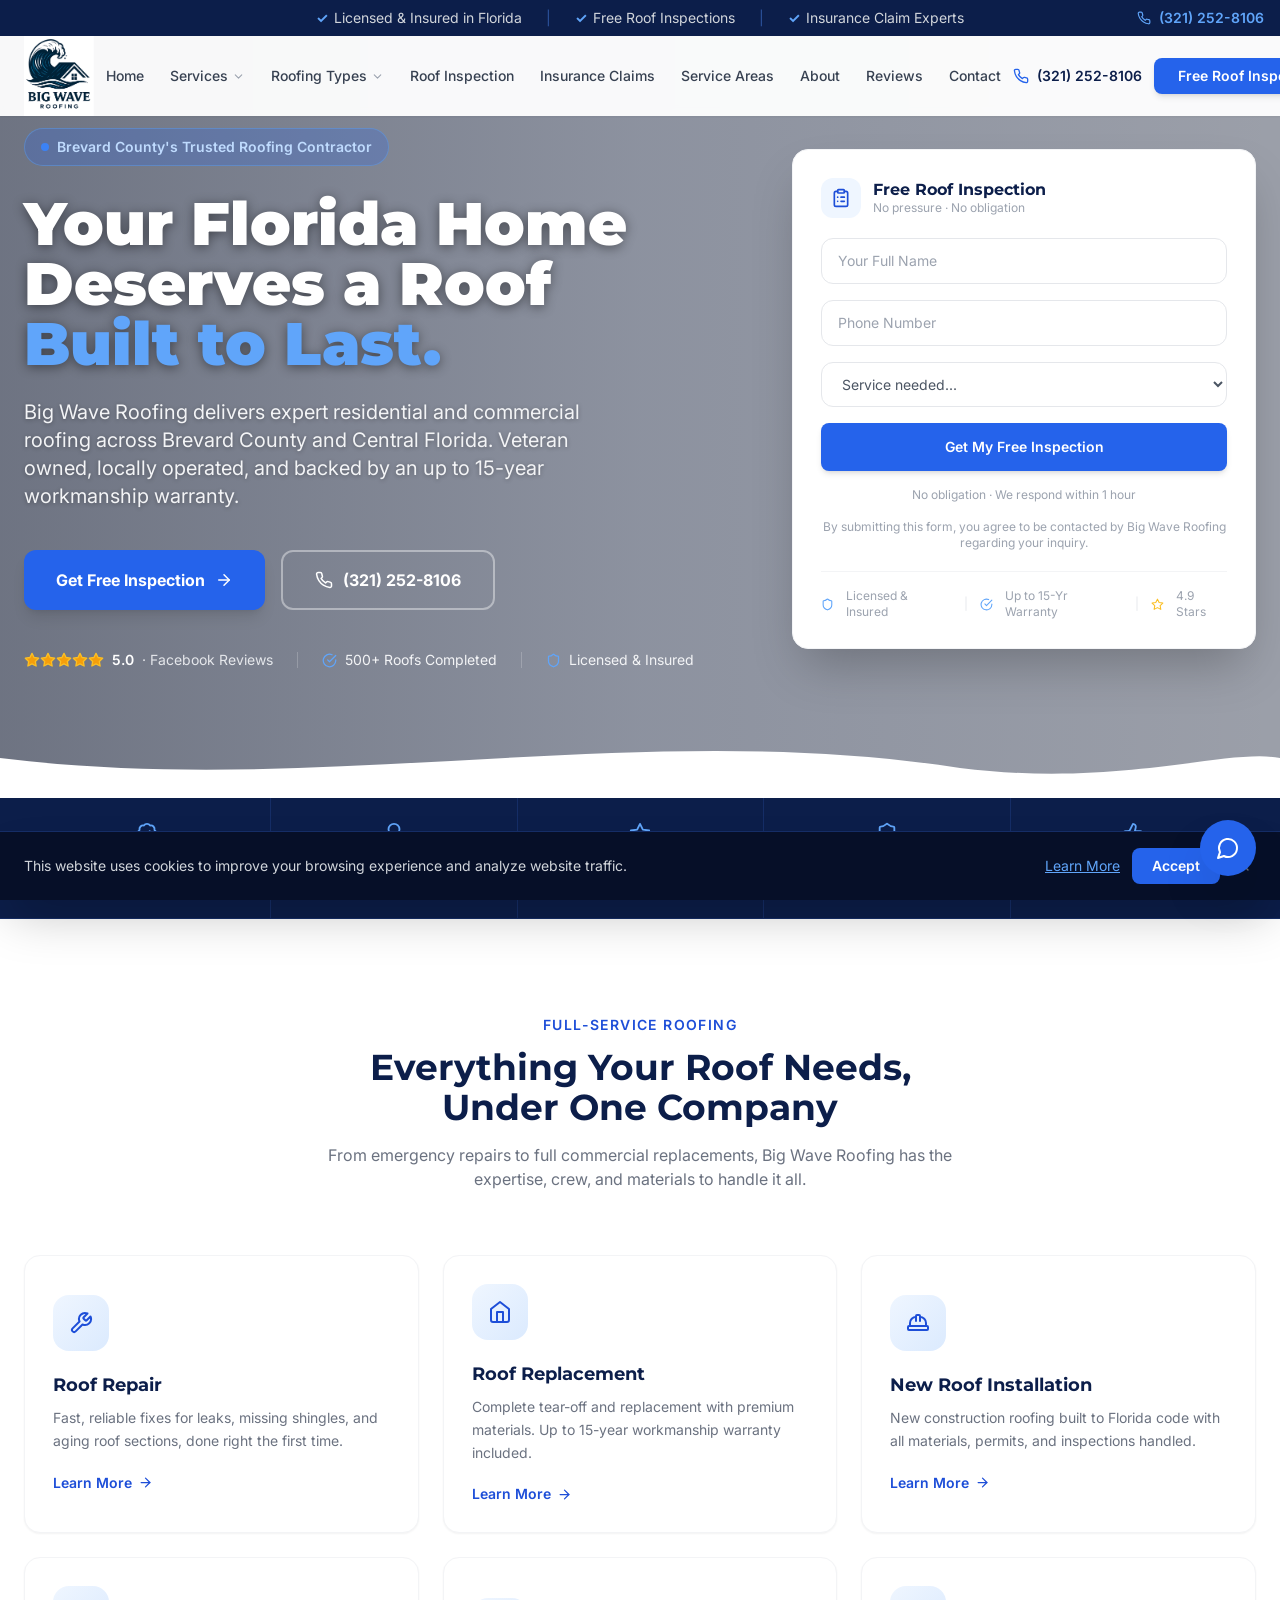
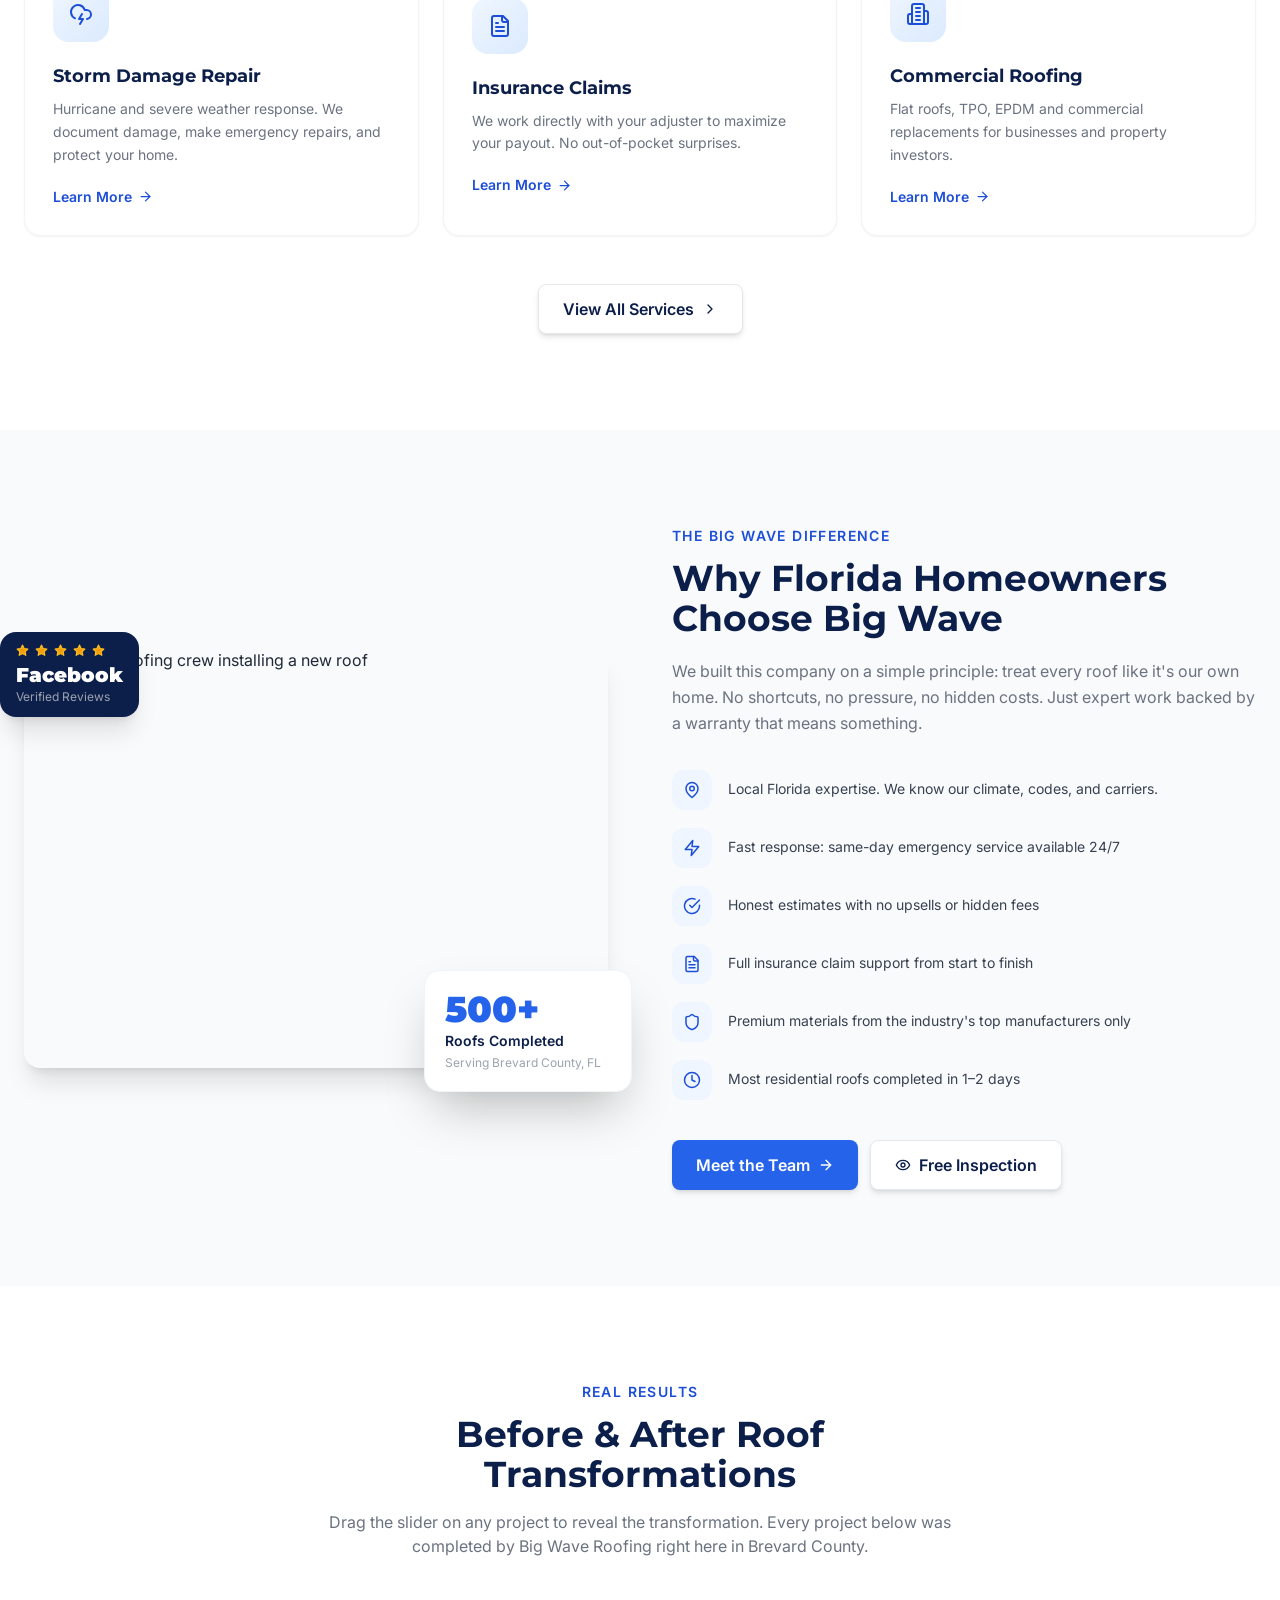
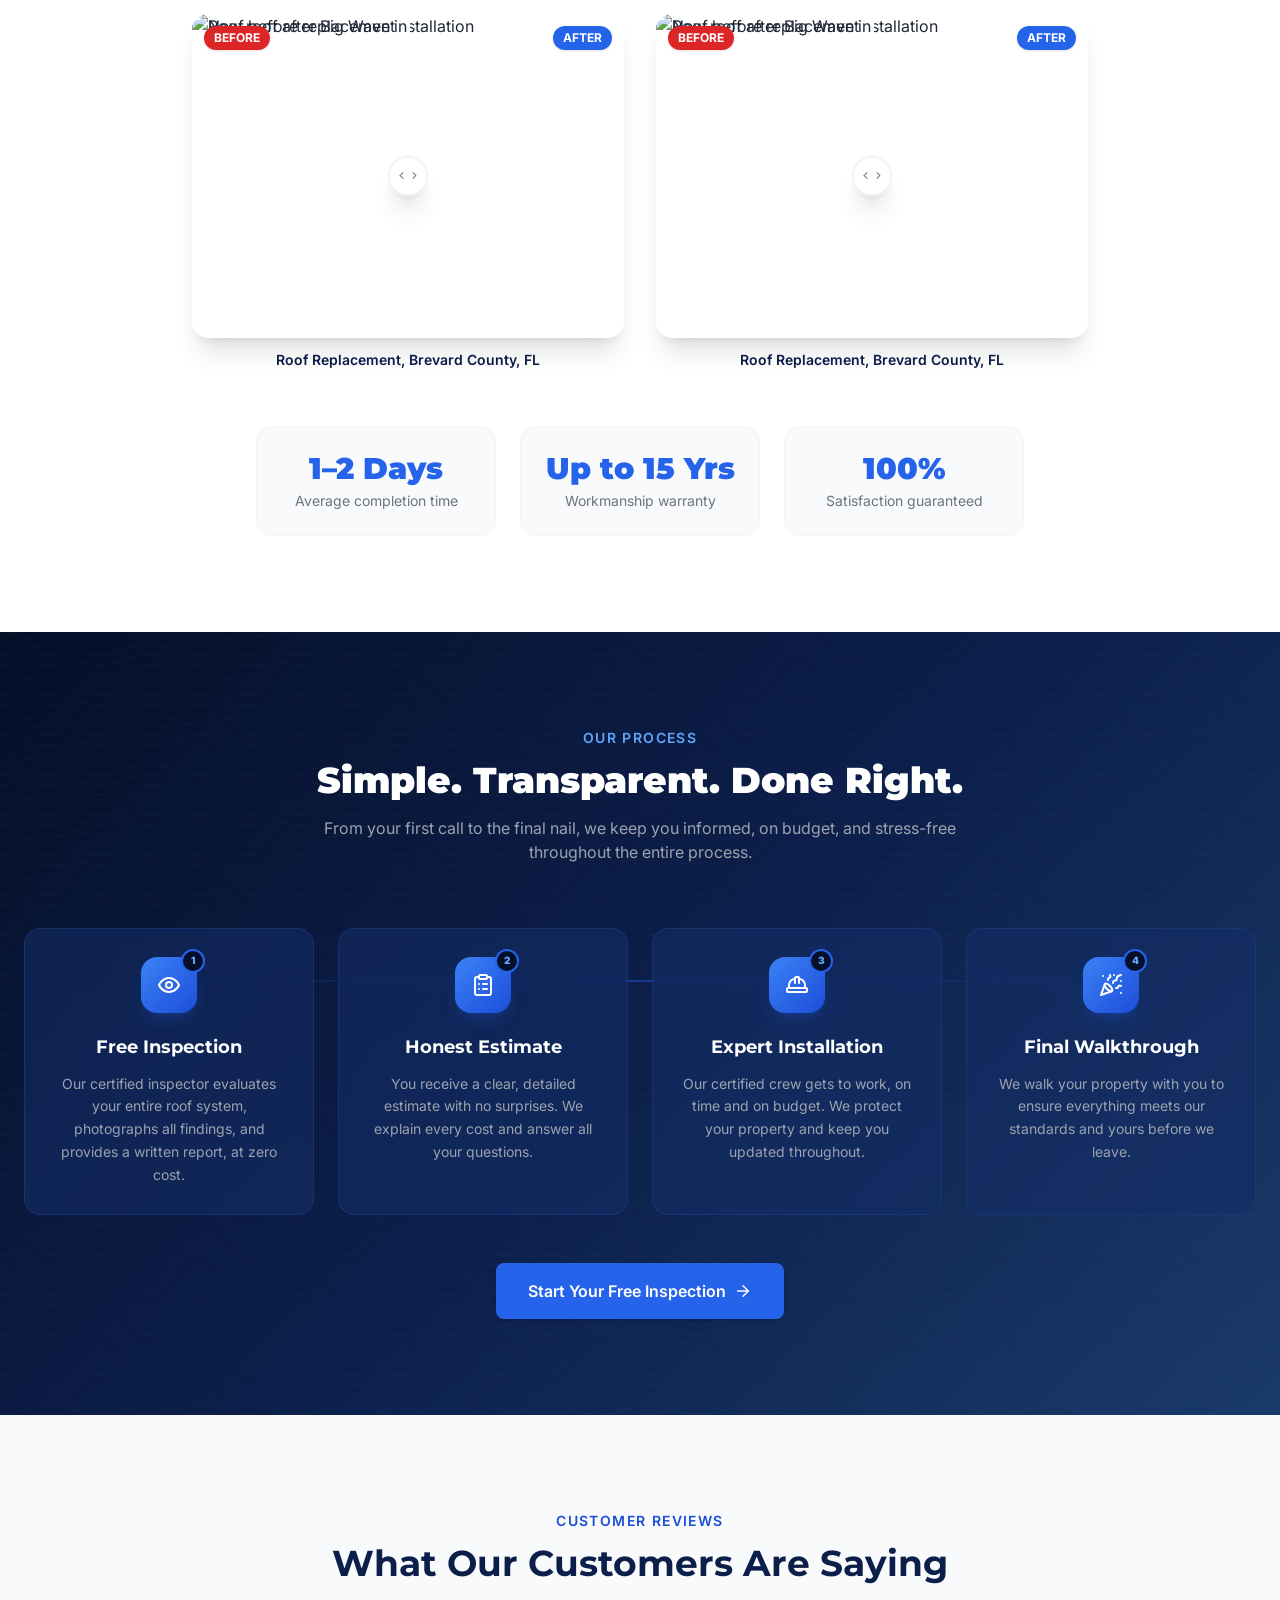
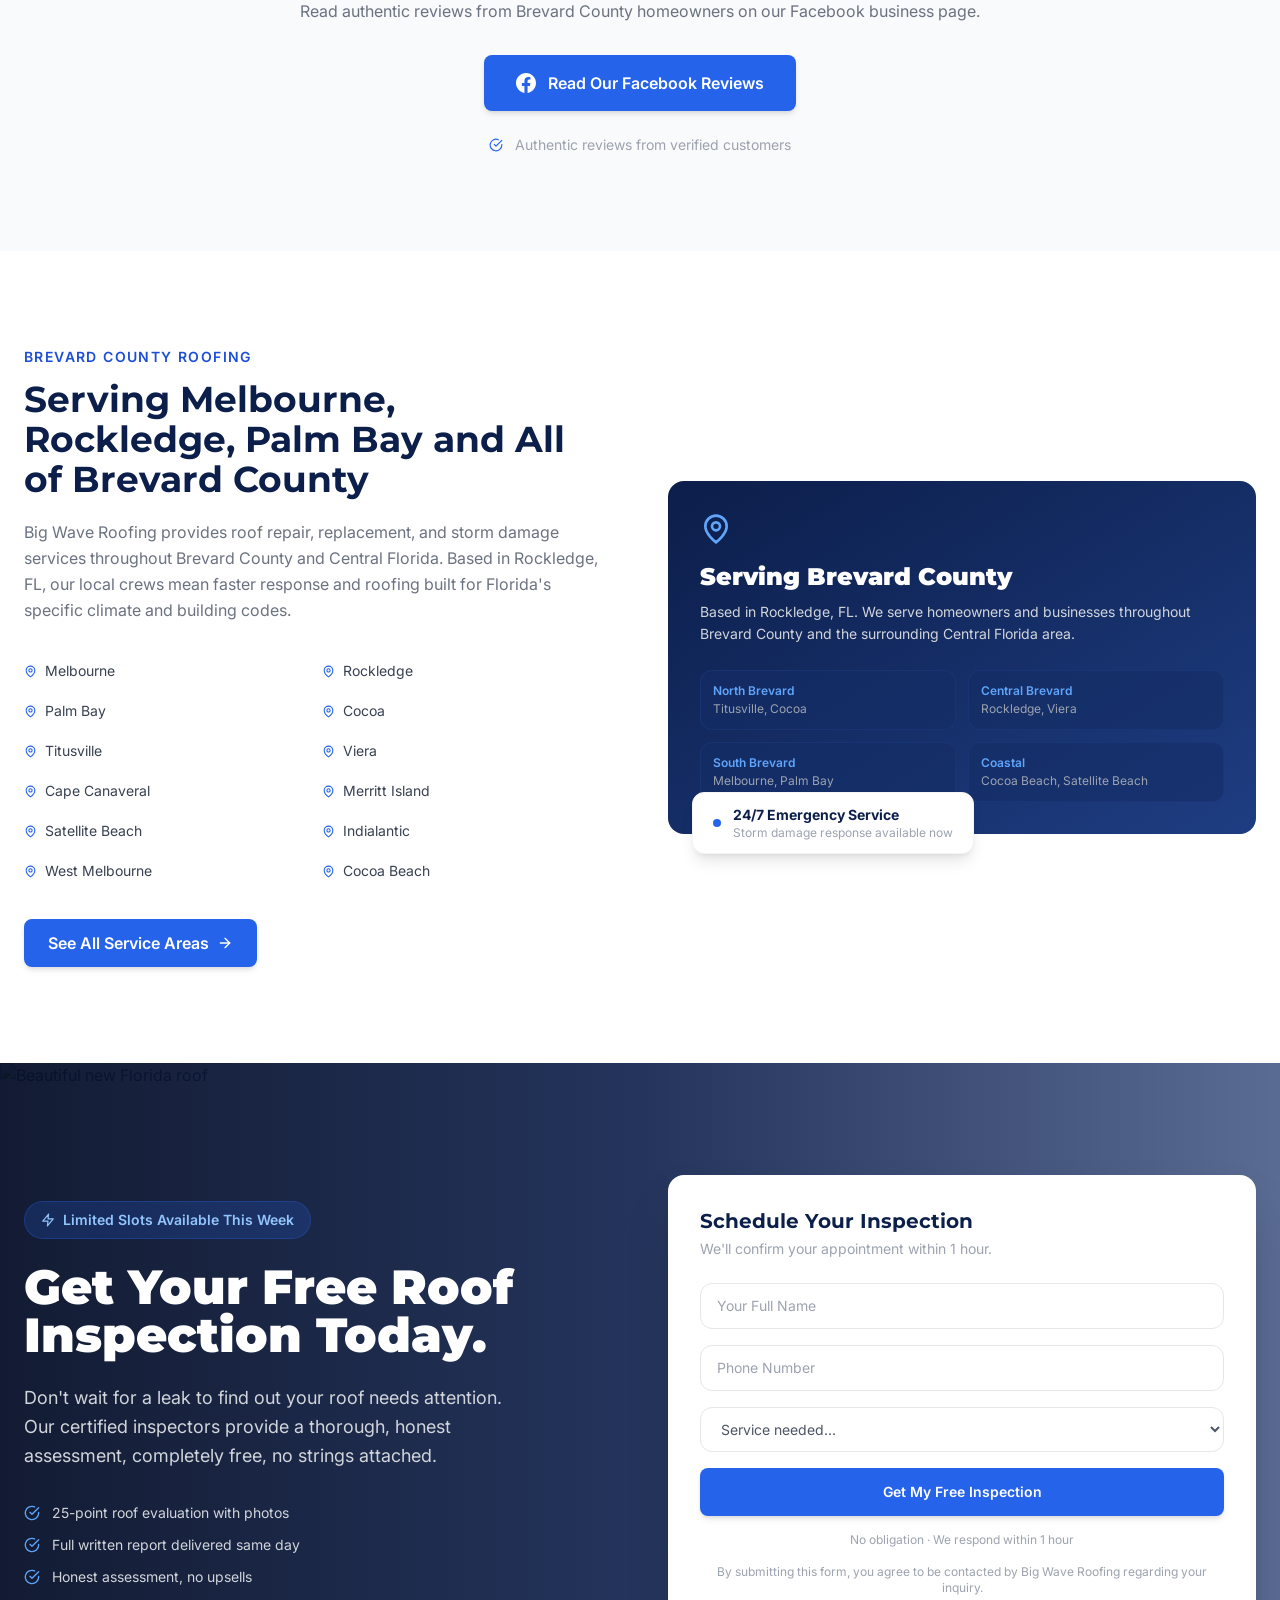
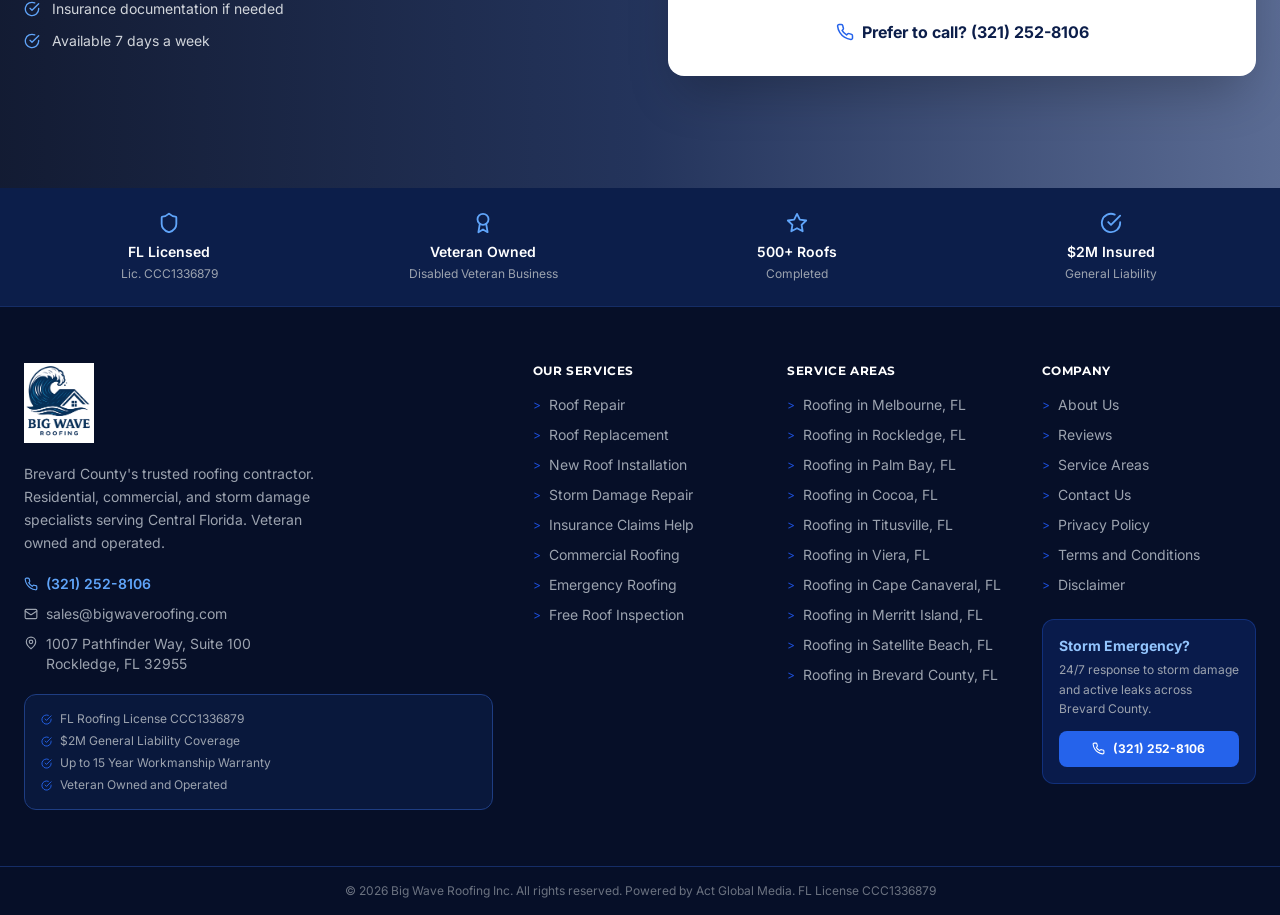
==== commit 80b84efe: "Add files via upload" ====
--- a/index.html
+++ b/index.html
@@ -173,10 +173,10 @@
       ]
     }
     </script>
-    <script type="module" crossorigin src="/assets/index-DcWDyD7O.js"></script>
+    <script type="module" crossorigin src="/assets/index-BvDq8Aas.js"></script>
     <link rel="modulepreload" crossorigin href="/assets/react-vendor-YsBxPMQB.js">
-    <link rel="modulepreload" crossorigin href="/assets/icons-CC61rUAs.js">
-    <link rel="stylesheet" crossorigin href="/assets/index-x0C1BdEi.css">
+    <link rel="modulepreload" crossorigin href="/assets/icons-DMPMMZ-s.js">
+    <link rel="stylesheet" crossorigin href="/assets/index-DRN6nCKo.css">
   </head>
   <body>
     <div id="root"></div>
--- a/assets/index-DRN6nCKo.css
+++ b/assets/index-DRN6nCKo.css
@@ -0,0 +1 @@
+@import"https://fonts.googleapis.com/css2?family=Inter:wght@300;400;500;600;700&family=Montserrat:wght@600;700;800;900&display=swap";*,:before,:after{--tw-border-spacing-x: 0;--tw-border-spacing-y: 0;--tw-translate-x: 0;--tw-translate-y: 0;--tw-rotate: 0;--tw-skew-x: 0;--tw-skew-y: 0;--tw-scale-x: 1;--tw-scale-y: 1;--tw-pan-x: ;--tw-pan-y: ;--tw-pinch-zoom: ;--tw-scroll-snap-strictness: proximity;--tw-gradient-from-position: ;--tw-gradient-via-position: ;--tw-gradient-to-position: ;--tw-ordinal: ;--tw-slashed-zero: ;--tw-numeric-figure: ;--tw-numeric-spacing: ;--tw-numeric-fraction: ;--tw-ring-inset: ;--tw-ring-offset-width: 0px;--tw-ring-offset-color: #fff;--tw-ring-color: rgb(59 130 246 / .5);--tw-ring-offset-shadow: 0 0 #0000;--tw-ring-shadow: 0 0 #0000;--tw-shadow: 0 0 #0000;--tw-shadow-colored: 0 0 #0000;--tw-blur: ;--tw-brightness: ;--tw-contrast: ;--tw-grayscale: ;--tw-hue-rotate: ;--tw-invert: ;--tw-saturate: ;--tw-sepia: ;--tw-drop-shadow: ;--tw-backdrop-blur: ;--tw-backdrop-brightness: ;--tw-backdrop-contrast: ;--tw-backdrop-grayscale: ;--tw-backdrop-hue-rotate: ;--tw-backdrop-invert: ;--tw-backdrop-opacity: ;--tw-backdrop-saturate: ;--tw-backdrop-sepia: ;--tw-contain-size: ;--tw-contain-layout: ;--tw-contain-paint: ;--tw-contain-style: }::backdrop{--tw-border-spacing-x: 0;--tw-border-spacing-y: 0;--tw-translate-x: 0;--tw-translate-y: 0;--tw-rotate: 0;--tw-skew-x: 0;--tw-skew-y: 0;--tw-scale-x: 1;--tw-scale-y: 1;--tw-pan-x: ;--tw-pan-y: ;--tw-pinch-zoom: ;--tw-scroll-snap-strictness: proximity;--tw-gradient-from-position: ;--tw-gradient-via-position: ;--tw-gradient-to-position: ;--tw-ordinal: ;--tw-slashed-zero: ;--tw-numeric-figure: ;--tw-numeric-spacing: ;--tw-numeric-fraction: ;--tw-ring-inset: ;--tw-ring-offset-width: 0px;--tw-ring-offset-color: #fff;--tw-ring-color: rgb(59 130 246 / .5);--tw-ring-offset-shadow: 0 0 #0000;--tw-ring-shadow: 0 0 #0000;--tw-shadow: 0 0 #0000;--tw-shadow-colored: 0 0 #0000;--tw-blur: ;--tw-brightness: ;--tw-contrast: ;--tw-grayscale: ;--tw-hue-rotate: ;--tw-invert: ;--tw-saturate: ;--tw-sepia: ;--tw-drop-shadow: ;--tw-backdrop-blur: ;--tw-backdrop-brightness: ;--tw-backdrop-contrast: ;--tw-backdrop-grayscale: ;--tw-backdrop-hue-rotate: ;--tw-backdrop-invert: ;--tw-backdrop-opacity: ;--tw-backdrop-saturate: ;--tw-backdrop-sepia: ;--tw-contain-size: ;--tw-contain-layout: ;--tw-contain-paint: ;--tw-contain-style: }*,:before,:after{box-sizing:border-box;border-width:0;border-style:solid;border-color:#e5e7eb}:before,:after{--tw-content: ""}html,:host{line-height:1.5;-webkit-text-size-adjust:100%;-moz-tab-size:4;-o-tab-size:4;tab-size:4;font-family:Inter,system-ui,-apple-system,sans-serif;font-feature-settings:normal;font-variation-settings:normal;-webkit-tap-highlight-color:transparent}body{margin:0;line-height:inherit}hr{height:0;color:inherit;border-top-width:1px}abbr:where([title]){-webkit-text-decoration:underline dotted;text-decoration:underline dotted}h1,h2,h3,h4,h5,h6{font-size:inherit;font-weight:inherit}a{color:inherit;text-decoration:inherit}b,strong{font-weight:bolder}code,kbd,samp,pre{font-family:ui-monospace,SFMono-Regular,Menlo,Monaco,Consolas,Liberation Mono,Courier New,monospace;font-feature-settings:normal;font-variation-settings:normal;font-size:1em}small{font-size:80%}sub,sup{font-size:75%;line-height:0;position:relative;vertical-align:baseline}sub{bottom:-.25em}sup{top:-.5em}table{text-indent:0;border-color:inherit;border-collapse:collapse}button,input,optgroup,select,textarea{font-family:inherit;font-feature-settings:inherit;font-variation-settings:inherit;font-size:100%;font-weight:inherit;line-height:inherit;letter-spacing:inherit;color:inherit;margin:0;padding:0}button,select{text-transform:none}button,input:where([type=button]),input:where([type=reset]),input:where([type=submit]){-webkit-appearance:button;background-color:transparent;background-image:none}:-moz-focusring{outline:auto}:-moz-ui-invalid{box-shadow:none}progress{vertical-align:baseline}::-webkit-inner-spin-button,::-webkit-outer-spin-button{height:auto}[type=search]{-webkit-appearance:textfield;outline-offset:-2px}::-webkit-search-decoration{-webkit-appearance:none}::-webkit-file-upload-button{-webkit-appearance:button;font:inherit}summary{display:list-item}blockquote,dl,dd,h1,h2,h3,h4,h5,h6,hr,figure,p,pre{margin:0}fieldset{margin:0;padding:0}legend{padding:0}ol,ul,menu{list-style:none;margin:0;padding:0}dialog{padding:0}textarea{resize:vertical}input::-moz-placeholder,textarea::-moz-placeholder{opacity:1;color:#9ca3af}input::placeholder,textarea::placeholder{opacity:1;color:#9ca3af}button,[role=button]{cursor:pointer}:disabled{cursor:default}img,svg,video,canvas,audio,iframe,embed,object{display:block;vertical-align:middle}img,video{max-width:100%;height:auto}[hidden]:where(:not([hidden=until-found])){display:none}html{scroll-behavior:smooth}body{font-family:Inter,system-ui,-apple-system,sans-serif;--tw-text-opacity: 1;color:rgb(31 41 55 / var(--tw-text-opacity, 1));-webkit-font-smoothing:antialiased;-moz-osx-font-smoothing:grayscale}h1,h2,h3,h4,h5,h6{font-family:Montserrat,Inter,system-ui,sans-serif}.btn-primary{border-radius:.5rem;--tw-bg-opacity: 1;background-color:rgb(37 99 235 / var(--tw-bg-opacity, 1));padding:.75rem 1.5rem;font-weight:600;--tw-text-opacity: 1;color:rgb(255 255 255 / var(--tw-text-opacity, 1));--tw-shadow: 0 4px 6px -1px rgb(0 0 0 / .1), 0 2px 4px -2px rgb(0 0 0 / .1);--tw-shadow-colored: 0 4px 6px -1px var(--tw-shadow-color), 0 2px 4px -2px var(--tw-shadow-color);box-shadow:var(--tw-ring-offset-shadow, 0 0 #0000),var(--tw-ring-shadow, 0 0 #0000),var(--tw-shadow);transition-property:all;transition-timing-function:cubic-bezier(.4,0,.2,1);transition-duration:.2s}.btn-primary:hover{--tw-translate-y: -.125rem;transform:translate(var(--tw-translate-x),var(--tw-translate-y)) rotate(var(--tw-rotate)) skew(var(--tw-skew-x)) skewY(var(--tw-skew-y)) scaleX(var(--tw-scale-x)) scaleY(var(--tw-scale-y));--tw-bg-opacity: 1;background-color:rgb(29 78 216 / var(--tw-bg-opacity, 1));--tw-shadow: 0 10px 15px -3px rgb(0 0 0 / .1), 0 4px 6px -4px rgb(0 0 0 / .1);--tw-shadow-colored: 0 10px 15px -3px var(--tw-shadow-color), 0 4px 6px -4px var(--tw-shadow-color);box-shadow:var(--tw-ring-offset-shadow, 0 0 #0000),var(--tw-ring-shadow, 0 0 #0000),var(--tw-shadow)}.btn-primary:active{--tw-translate-y: 0px;transform:translate(var(--tw-translate-x),var(--tw-translate-y)) rotate(var(--tw-rotate)) skew(var(--tw-skew-x)) skewY(var(--tw-skew-y)) scaleX(var(--tw-scale-x)) scaleY(var(--tw-scale-y))}.btn-secondary{border-radius:.5rem;border-width:1px;--tw-border-opacity: 1;border-color:rgb(229 231 235 / var(--tw-border-opacity, 1));--tw-bg-opacity: 1;background-color:rgb(255 255 255 / var(--tw-bg-opacity, 1));padding:.75rem 1.5rem;font-weight:600;--tw-text-opacity: 1;color:rgb(12 30 74 / var(--tw-text-opacity, 1));--tw-shadow: 0 4px 6px -1px rgb(0 0 0 / .1), 0 2px 4px -2px rgb(0 0 0 / .1);--tw-shadow-colored: 0 4px 6px -1px var(--tw-shadow-color), 0 2px 4px -2px var(--tw-shadow-color);box-shadow:var(--tw-ring-offset-shadow, 0 0 #0000),var(--tw-ring-shadow, 0 0 #0000),var(--tw-shadow);transition-property:all;transition-timing-function:cubic-bezier(.4,0,.2,1);transition-duration:.2s}.btn-secondary:hover{--tw-bg-opacity: 1;background-color:rgb(249 250 251 / var(--tw-bg-opacity, 1));--tw-shadow: 0 10px 15px -3px rgb(0 0 0 / .1), 0 4px 6px -4px rgb(0 0 0 / .1);--tw-shadow-colored: 0 10px 15px -3px var(--tw-shadow-color), 0 4px 6px -4px var(--tw-shadow-color);box-shadow:var(--tw-ring-offset-shadow, 0 0 #0000),var(--tw-ring-shadow, 0 0 #0000),var(--tw-shadow)}.btn-outline{border-radius:.5rem;border-width:2px;--tw-border-opacity: 1;border-color:rgb(255 255 255 / var(--tw-border-opacity, 1));padding:.75rem 1.5rem;font-weight:600;--tw-text-opacity: 1;color:rgb(255 255 255 / var(--tw-text-opacity, 1));transition-property:all;transition-timing-function:cubic-bezier(.4,0,.2,1);transition-duration:.2s}.btn-outline:hover{--tw-bg-opacity: 1;background-color:rgb(255 255 255 / var(--tw-bg-opacity, 1));--tw-text-opacity: 1;color:rgb(12 30 74 / var(--tw-text-opacity, 1))}.section-title{font-family:Montserrat,Inter,system-ui,sans-serif;font-weight:700;line-height:1.25;--tw-text-opacity: 1;color:rgb(12 30 74 / var(--tw-text-opacity, 1))}.section-subtitle{margin-bottom:.75rem;font-size:.875rem;line-height:1.25rem;font-weight:600;text-transform:uppercase;letter-spacing:.1em;--tw-text-opacity: 1;color:rgb(29 78 216 / var(--tw-text-opacity, 1))}.card-hover{transition-property:all;transition-timing-function:cubic-bezier(.4,0,.2,1);transition-duration:.3s}.card-hover:hover{--tw-translate-y: -.25rem;transform:translate(var(--tw-translate-x),var(--tw-translate-y)) rotate(var(--tw-rotate)) skew(var(--tw-skew-x)) skewY(var(--tw-skew-y)) scaleX(var(--tw-scale-x)) scaleY(var(--tw-scale-y));--tw-shadow: 0 20px 25px -5px rgb(0 0 0 / .1), 0 8px 10px -6px rgb(0 0 0 / .1);--tw-shadow-colored: 0 20px 25px -5px var(--tw-shadow-color), 0 8px 10px -6px var(--tw-shadow-color);box-shadow:var(--tw-ring-offset-shadow, 0 0 #0000),var(--tw-ring-shadow, 0 0 #0000),var(--tw-shadow)}.nav-link{position:relative;font-weight:500;--tw-text-opacity: 1;color:rgb(55 65 81 / var(--tw-text-opacity, 1));transition-property:color,background-color,border-color,text-decoration-color,fill,stroke;transition-timing-function:cubic-bezier(.4,0,.2,1);transition-duration:.15s}.nav-link:hover{--tw-text-opacity: 1;color:rgb(21 45 102 / var(--tw-text-opacity, 1))}.prose-custom h2{margin-bottom:1rem;margin-top:2rem;font-family:Montserrat,Inter,system-ui,sans-serif;font-size:1.25rem;line-height:1.75rem;font-weight:700;line-height:1.25;--tw-text-opacity: 1;color:rgb(12 30 74 / var(--tw-text-opacity, 1))}@media (min-width: 640px){.prose-custom h2{font-size:1.5rem;line-height:2rem}}.prose-custom p{margin-bottom:1rem;line-height:1.625;--tw-text-opacity: 1;color:rgb(75 85 99 / var(--tw-text-opacity, 1))}.prose-custom strong{font-weight:600;--tw-text-opacity: 1;color:rgb(12 30 74 / var(--tw-text-opacity, 1))}img[loading=lazy]{content-visibility:auto}.\!visible{visibility:visible!important}.visible{visibility:visible}.invisible{visibility:hidden}.fixed{position:fixed}.absolute{position:absolute}.relative{position:relative}.sticky{position:sticky}.inset-0{top:0;right:0;bottom:0;left:0}.-bottom-5{bottom:-1.25rem}.-bottom-6{bottom:-1.5rem}.-left-4{left:-1rem}.-right-1{right:-.25rem}.-right-2{right:-.5rem}.-right-4{right:-1rem}.-top-1{top:-.25rem}.-top-2{top:-.5rem}.-top-4{top:-1rem}.bottom-0{bottom:0}.bottom-10{bottom:2.5rem}.bottom-6{bottom:1.5rem}.left-0{left:0}.left-1\/2{left:50%}.left-10{left:2.5rem}.left-3{left:.75rem}.left-6{left:1.5rem}.left-\[calc\(12\.5\%\+1px\)\]{left:calc(12.5% + 1px)}.right-0{right:0}.right-10{right:2.5rem}.right-3{right:.75rem}.right-6{right:1.5rem}.right-\[calc\(12\.5\%\+1px\)\]{right:calc(12.5% + 1px)}.top-0{top:0}.top-1\/2{top:50%}.top-10{top:2.5rem}.top-3{top:.75rem}.top-32{top:8rem}.top-\[52px\]{top:52px}.top-full{top:100%}.z-0{z-index:0}.z-10{z-index:10}.z-20{z-index:20}.z-40{z-index:40}.z-50{z-index:50}.order-1{order:1}.order-2{order:2}.mx-auto{margin-left:auto;margin-right:auto}.mb-0{margin-bottom:0}.mb-0\.5{margin-bottom:.125rem}.mb-1{margin-bottom:.25rem}.mb-1\.5{margin-bottom:.375rem}.mb-10{margin-bottom:2.5rem}.mb-12{margin-bottom:3rem}.mb-14{margin-bottom:3.5rem}.mb-16{margin-bottom:4rem}.mb-2{margin-bottom:.5rem}.mb-3{margin-bottom:.75rem}.mb-4{margin-bottom:1rem}.mb-5{margin-bottom:1.25rem}.mb-6{margin-bottom:1.5rem}.mb-7{margin-bottom:1.75rem}.mb-8{margin-bottom:2rem}.ml-0{margin-left:0}.ml-2{margin-left:.5rem}.ml-4{margin-left:1rem}.ml-auto{margin-left:auto}.mr-2{margin-right:.5rem}.mt-0\.5{margin-top:.125rem}.mt-1{margin-top:.25rem}.mt-1\.5{margin-top:.375rem}.mt-12{margin-top:3rem}.mt-14{margin-top:3.5rem}.mt-2{margin-top:.5rem}.mt-3{margin-top:.75rem}.mt-4{margin-top:1rem}.mt-5{margin-top:1.25rem}.mt-6{margin-top:1.5rem}.mt-8{margin-top:2rem}.block{display:block}.inline-block{display:inline-block}.flex{display:flex}.inline-flex{display:inline-flex}.table{display:table}.grid{display:grid}.hidden{display:none}.aspect-square{aspect-ratio:1 / 1}.h-0\.5{height:.125rem}.h-1\.5{height:.375rem}.h-10{height:2.5rem}.h-12{height:3rem}.h-14{height:3.5rem}.h-16{height:4rem}.h-2{height:.5rem}.h-20{height:5rem}.h-3{height:.75rem}.h-32{height:8rem}.h-4{height:1rem}.h-40{height:10rem}.h-5{height:1.25rem}.h-56{height:14rem}.h-6{height:1.5rem}.h-7{height:1.75rem}.h-72{height:18rem}.h-8{height:2rem}.h-80{height:20rem}.h-9{height:2.25rem}.h-96{height:24rem}.h-\[420px\]{height:420px}.h-\[540px\]{height:540px}.h-full{height:100%}.max-h-\[80vh\]{max-height:80vh}.max-h-\[calc\(100vh-100px\)\]{max-height:calc(100vh - 100px)}.min-h-screen{min-height:100vh}.w-0\.5{width:.125rem}.w-1\.5{width:.375rem}.w-10{width:2.5rem}.w-12{width:3rem}.w-14{width:3.5rem}.w-2{width:.5rem}.w-20{width:5rem}.w-3{width:.75rem}.w-5{width:1.25rem}.w-52{width:13rem}.w-6{width:1.5rem}.w-64{width:16rem}.w-7{width:1.75rem}.w-72{width:18rem}.w-8{width:2rem}.w-9{width:2.25rem}.w-96{width:24rem}.w-\[360px\]{width:360px}.w-auto{width:auto}.w-fit{width:-moz-fit-content;width:fit-content}.w-full{width:100%}.w-px{width:1px}.min-w-0{min-width:0px}.min-w-\[210px\]{min-width:210px}.max-w-2xl{max-width:42rem}.max-w-3xl{max-width:48rem}.max-w-4xl{max-width:56rem}.max-w-5xl{max-width:64rem}.max-w-7xl{max-width:80rem}.max-w-\[240px\]{max-width:240px}.max-w-\[260px\]{max-width:260px}.max-w-\[80\%\]{max-width:80%}.max-w-\[calc\(100vw-24px\)\]{max-width:calc(100vw - 24px)}.max-w-lg{max-width:32rem}.max-w-sm{max-width:24rem}.max-w-xl{max-width:36rem}.max-w-xs{max-width:20rem}.flex-1{flex:1 1 0%}.flex-shrink-0{flex-shrink:0}.-translate-x-1\/2{--tw-translate-x: -50%;transform:translate(var(--tw-translate-x),var(--tw-translate-y)) rotate(var(--tw-rotate)) skew(var(--tw-skew-x)) skewY(var(--tw-skew-y)) scaleX(var(--tw-scale-x)) scaleY(var(--tw-scale-y))}.-translate-y-1\/2{--tw-translate-y: -50%;transform:translate(var(--tw-translate-x),var(--tw-translate-y)) rotate(var(--tw-rotate)) skew(var(--tw-skew-x)) skewY(var(--tw-skew-y)) scaleX(var(--tw-scale-x)) scaleY(var(--tw-scale-y))}.-translate-y-2{--tw-translate-y: -.5rem;transform:translate(var(--tw-translate-x),var(--tw-translate-y)) rotate(var(--tw-rotate)) skew(var(--tw-skew-x)) skewY(var(--tw-skew-y)) scaleX(var(--tw-scale-x)) scaleY(var(--tw-scale-y))}.translate-y-0{--tw-translate-y: 0px;transform:translate(var(--tw-translate-x),var(--tw-translate-y)) rotate(var(--tw-rotate)) skew(var(--tw-skew-x)) skewY(var(--tw-skew-y)) scaleX(var(--tw-scale-x)) scaleY(var(--tw-scale-y))}.rotate-180{--tw-rotate: 180deg;transform:translate(var(--tw-translate-x),var(--tw-translate-y)) rotate(var(--tw-rotate)) skew(var(--tw-skew-x)) skewY(var(--tw-skew-y)) scaleX(var(--tw-scale-x)) scaleY(var(--tw-scale-y))}.transform{transform:translate(var(--tw-translate-x),var(--tw-translate-y)) rotate(var(--tw-rotate)) skew(var(--tw-skew-x)) skewY(var(--tw-skew-y)) scaleX(var(--tw-scale-x)) scaleY(var(--tw-scale-y))}@keyframes bounce{0%,to{transform:translateY(-25%);animation-timing-function:cubic-bezier(.8,0,1,1)}50%{transform:none;animation-timing-function:cubic-bezier(0,0,.2,1)}}.animate-bounce{animation:bounce 1s infinite}@keyframes pulse{50%{opacity:.5}}.animate-pulse{animation:pulse 2s cubic-bezier(.4,0,.6,1) infinite}.cursor-default{cursor:default}.cursor-ew-resize{cursor:ew-resize}.cursor-not-allowed{cursor:not-allowed}.cursor-pointer{cursor:pointer}.select-none{-webkit-user-select:none;-moz-user-select:none;user-select:none}.resize-none{resize:none}.columns-2{-moz-columns:2;columns:2}.break-inside-avoid{-moz-column-break-inside:avoid;break-inside:avoid}.grid-cols-1{grid-template-columns:repeat(1,minmax(0,1fr))}.grid-cols-2{grid-template-columns:repeat(2,minmax(0,1fr))}.grid-cols-3{grid-template-columns:repeat(3,minmax(0,1fr))}.grid-cols-7{grid-template-columns:repeat(7,minmax(0,1fr))}.flex-col{flex-direction:column}.flex-wrap{flex-wrap:wrap}.items-start{align-items:flex-start}.items-center{align-items:center}.justify-start{justify-content:flex-start}.justify-end{justify-content:flex-end}.justify-center{justify-content:center}.justify-between{justify-content:space-between}.gap-0\.5{gap:.125rem}.gap-1{gap:.25rem}.gap-1\.5{gap:.375rem}.gap-10{gap:2.5rem}.gap-12{gap:3rem}.gap-14{gap:3.5rem}.gap-16{gap:4rem}.gap-2{gap:.5rem}.gap-2\.5{gap:.625rem}.gap-3{gap:.75rem}.gap-4{gap:1rem}.gap-5{gap:1.25rem}.gap-6{gap:1.5rem}.gap-8{gap:2rem}.space-y-1>:not([hidden])~:not([hidden]){--tw-space-y-reverse: 0;margin-top:calc(.25rem * calc(1 - var(--tw-space-y-reverse)));margin-bottom:calc(.25rem * var(--tw-space-y-reverse))}.space-y-1\.5>:not([hidden])~:not([hidden]){--tw-space-y-reverse: 0;margin-top:calc(.375rem * calc(1 - var(--tw-space-y-reverse)));margin-bottom:calc(.375rem * var(--tw-space-y-reverse))}.space-y-10>:not([hidden])~:not([hidden]){--tw-space-y-reverse: 0;margin-top:calc(2.5rem * calc(1 - var(--tw-space-y-reverse)));margin-bottom:calc(2.5rem * var(--tw-space-y-reverse))}.space-y-2>:not([hidden])~:not([hidden]){--tw-space-y-reverse: 0;margin-top:calc(.5rem * calc(1 - var(--tw-space-y-reverse)));margin-bottom:calc(.5rem * var(--tw-space-y-reverse))}.space-y-2\.5>:not([hidden])~:not([hidden]){--tw-space-y-reverse: 0;margin-top:calc(.625rem * calc(1 - var(--tw-space-y-reverse)));margin-bottom:calc(.625rem * var(--tw-space-y-reverse))}.space-y-20>:not([hidden])~:not([hidden]){--tw-space-y-reverse: 0;margin-top:calc(5rem * calc(1 - var(--tw-space-y-reverse)));margin-bottom:calc(5rem * var(--tw-space-y-reverse))}.space-y-3>:not([hidden])~:not([hidden]){--tw-space-y-reverse: 0;margin-top:calc(.75rem * calc(1 - var(--tw-space-y-reverse)));margin-bottom:calc(.75rem * var(--tw-space-y-reverse))}.space-y-4>:not([hidden])~:not([hidden]){--tw-space-y-reverse: 0;margin-top:calc(1rem * calc(1 - var(--tw-space-y-reverse)));margin-bottom:calc(1rem * var(--tw-space-y-reverse))}.space-y-5>:not([hidden])~:not([hidden]){--tw-space-y-reverse: 0;margin-top:calc(1.25rem * calc(1 - var(--tw-space-y-reverse)));margin-bottom:calc(1.25rem * var(--tw-space-y-reverse))}.space-y-8>:not([hidden])~:not([hidden]){--tw-space-y-reverse: 0;margin-top:calc(2rem * calc(1 - var(--tw-space-y-reverse)));margin-bottom:calc(2rem * var(--tw-space-y-reverse))}.divide-x>:not([hidden])~:not([hidden]){--tw-divide-x-reverse: 0;border-right-width:calc(1px * var(--tw-divide-x-reverse));border-left-width:calc(1px * calc(1 - var(--tw-divide-x-reverse)))}.divide-navy-800>:not([hidden])~:not([hidden]){--tw-divide-opacity: 1;border-color:rgb(21 45 102 / var(--tw-divide-opacity, 1))}.overflow-hidden{overflow:hidden}.overflow-y-auto{overflow-y:auto}.overflow-x-hidden{overflow-x:hidden}.scroll-smooth{scroll-behavior:smooth}.whitespace-nowrap{white-space:nowrap}.whitespace-pre-line{white-space:pre-line}.rounded{border-radius:.25rem}.rounded-2xl{border-radius:1rem}.rounded-full{border-radius:9999px}.rounded-lg{border-radius:.5rem}.rounded-md{border-radius:.375rem}.rounded-sm{border-radius:.125rem}.rounded-xl{border-radius:.75rem}.rounded-r-2xl{border-top-right-radius:1rem;border-bottom-right-radius:1rem}.rounded-t-2xl{border-top-left-radius:1rem;border-top-right-radius:1rem}.rounded-tl-sm{border-top-left-radius:.125rem}.rounded-tr-sm{border-top-right-radius:.125rem}.border{border-width:1px}.border-2{border-width:2px}.border-b{border-bottom-width:1px}.border-b-2{border-bottom-width:2px}.border-l-0{border-left-width:0px}.border-l-2{border-left-width:2px}.border-t{border-top-width:1px}.border-blue-100{--tw-border-opacity: 1;border-color:rgb(219 234 254 / var(--tw-border-opacity, 1))}.border-blue-200{--tw-border-opacity: 1;border-color:rgb(191 219 254 / var(--tw-border-opacity, 1))}.border-blue-400\/40{border-color:#60a5fa66}.border-blue-500\/30{border-color:#3b82f64d}.border-blue-600{--tw-border-opacity: 1;border-color:rgb(37 99 235 / var(--tw-border-opacity, 1))}.border-blue-600\/30{border-color:#2563eb4d}.border-gray-100{--tw-border-opacity: 1;border-color:rgb(243 244 246 / var(--tw-border-opacity, 1))}.border-gray-200{--tw-border-opacity: 1;border-color:rgb(229 231 235 / var(--tw-border-opacity, 1))}.border-navy-700{--tw-border-opacity: 1;border-color:rgb(30 61 130 / var(--tw-border-opacity, 1))}.border-navy-700\/50{border-color:#1e3d8280}.border-navy-700\/60{border-color:#1e3d8299}.border-navy-800{--tw-border-opacity: 1;border-color:rgb(21 45 102 / var(--tw-border-opacity, 1))}.border-red-100{--tw-border-opacity: 1;border-color:rgb(254 226 226 / var(--tw-border-opacity, 1))}.border-transparent{border-color:transparent}.border-white\/40{border-color:#fff6}.bg-blue-100{--tw-bg-opacity: 1;background-color:rgb(219 234 254 / var(--tw-bg-opacity, 1))}.bg-blue-50{--tw-bg-opacity: 1;background-color:rgb(239 246 255 / var(--tw-bg-opacity, 1))}.bg-blue-50\/50{background-color:#eff6ff80}.bg-blue-500{--tw-bg-opacity: 1;background-color:rgb(59 130 246 / var(--tw-bg-opacity, 1))}.bg-blue-600{--tw-bg-opacity: 1;background-color:rgb(37 99 235 / var(--tw-bg-opacity, 1))}.bg-blue-600\/20{background-color:#2563eb33}.bg-blue-600\/25{background-color:#2563eb40}.bg-blue-700{--tw-bg-opacity: 1;background-color:rgb(29 78 216 / var(--tw-bg-opacity, 1))}.bg-blue-700\/20{background-color:#1d4ed833}.bg-gray-100{--tw-bg-opacity: 1;background-color:rgb(243 244 246 / var(--tw-bg-opacity, 1))}.bg-gray-200{--tw-bg-opacity: 1;background-color:rgb(229 231 235 / var(--tw-bg-opacity, 1))}.bg-gray-400{--tw-bg-opacity: 1;background-color:rgb(156 163 175 / var(--tw-bg-opacity, 1))}.bg-gray-50{--tw-bg-opacity: 1;background-color:rgb(249 250 251 / var(--tw-bg-opacity, 1))}.bg-navy-700{--tw-bg-opacity: 1;background-color:rgb(30 61 130 / var(--tw-bg-opacity, 1))}.bg-navy-800{--tw-bg-opacity: 1;background-color:rgb(21 45 102 / var(--tw-bg-opacity, 1))}.bg-navy-800\/60{background-color:#152d6699}.bg-navy-900{--tw-bg-opacity: 1;background-color:rgb(12 30 74 / var(--tw-bg-opacity, 1))}.bg-navy-900\/60{background-color:#0c1e4a99}.bg-navy-950{--tw-bg-opacity: 1;background-color:rgb(6 15 40 / var(--tw-bg-opacity, 1))}.bg-navy-950\/40{background-color:#060f2866}.bg-red-50{--tw-bg-opacity: 1;background-color:rgb(254 242 242 / var(--tw-bg-opacity, 1))}.bg-red-500{--tw-bg-opacity: 1;background-color:rgb(239 68 68 / var(--tw-bg-opacity, 1))}.bg-red-600{--tw-bg-opacity: 1;background-color:rgb(220 38 38 / var(--tw-bg-opacity, 1))}.bg-transparent{background-color:transparent}.bg-white{--tw-bg-opacity: 1;background-color:rgb(255 255 255 / var(--tw-bg-opacity, 1))}.bg-white\/10{background-color:#ffffff1a}.bg-white\/20{background-color:#fff3}.bg-white\/95{background-color:#fffffff2}.bg-yellow-400\/20{background-color:#facc1533}.bg-gradient-to-br{background-image:linear-gradient(to bottom right,var(--tw-gradient-stops))}.bg-gradient-to-r{background-image:linear-gradient(to right,var(--tw-gradient-stops))}.from-blue-50{--tw-gradient-from: #eff6ff var(--tw-gradient-from-position);--tw-gradient-to: rgb(239 246 255 / 0) var(--tw-gradient-to-position);--tw-gradient-stops: var(--tw-gradient-from), var(--tw-gradient-to)}.from-blue-500{--tw-gradient-from: #3b82f6 var(--tw-gradient-from-position);--tw-gradient-to: rgb(59 130 246 / 0) var(--tw-gradient-to-position);--tw-gradient-stops: var(--tw-gradient-from), var(--tw-gradient-to)}.from-blue-500\/0{--tw-gradient-from: rgb(59 130 246 / 0) var(--tw-gradient-from-position);--tw-gradient-to: rgb(59 130 246 / 0) var(--tw-gradient-to-position);--tw-gradient-stops: var(--tw-gradient-from), var(--tw-gradient-to)}.from-blue-800{--tw-gradient-from: #1e40af var(--tw-gradient-from-position);--tw-gradient-to: rgb(30 64 175 / 0) var(--tw-gradient-to-position);--tw-gradient-stops: var(--tw-gradient-from), var(--tw-gradient-to)}.from-gray-900{--tw-gradient-from: #111827 var(--tw-gradient-from-position);--tw-gradient-to: rgb(17 24 39 / 0) var(--tw-gradient-to-position);--tw-gradient-stops: var(--tw-gradient-from), var(--tw-gradient-to)}.from-navy-900{--tw-gradient-from: #0c1e4a var(--tw-gradient-from-position);--tw-gradient-to: rgb(12 30 74 / 0) var(--tw-gradient-to-position);--tw-gradient-stops: var(--tw-gradient-from), var(--tw-gradient-to)}.from-navy-950\/30{--tw-gradient-from: rgb(6 15 40 / .3) var(--tw-gradient-from-position);--tw-gradient-to: rgb(6 15 40 / 0) var(--tw-gradient-to-position);--tw-gradient-stops: var(--tw-gradient-from), var(--tw-gradient-to)}.from-navy-950\/90{--tw-gradient-from: rgb(6 15 40 / .9) var(--tw-gradient-from-position);--tw-gradient-to: rgb(6 15 40 / 0) var(--tw-gradient-to-position);--tw-gradient-stops: var(--tw-gradient-from), var(--tw-gradient-to)}.from-navy-950\/95{--tw-gradient-from: rgb(6 15 40 / .95) var(--tw-gradient-from-position);--tw-gradient-to: rgb(6 15 40 / 0) var(--tw-gradient-to-position);--tw-gradient-stops: var(--tw-gradient-from), var(--tw-gradient-to)}.via-blue-600\/40{--tw-gradient-to: rgb(37 99 235 / 0) var(--tw-gradient-to-position);--tw-gradient-stops: var(--tw-gradient-from), rgb(37 99 235 / .4) var(--tw-gradient-via-position), var(--tw-gradient-to)}.via-navy-900\/10{--tw-gradient-to: rgb(12 30 74 / 0) var(--tw-gradient-to-position);--tw-gradient-stops: var(--tw-gradient-from), rgb(12 30 74 / .1) var(--tw-gradient-via-position), var(--tw-gradient-to)}.via-navy-900\/70{--tw-gradient-to: rgb(12 30 74 / 0) var(--tw-gradient-to-position);--tw-gradient-stops: var(--tw-gradient-from), rgb(12 30 74 / .7) var(--tw-gradient-via-position), var(--tw-gradient-to)}.via-navy-900\/90{--tw-gradient-to: rgb(12 30 74 / 0) var(--tw-gradient-to-position);--tw-gradient-stops: var(--tw-gradient-from), rgb(12 30 74 / .9) var(--tw-gradient-via-position), var(--tw-gradient-to)}.to-blue-100{--tw-gradient-to: #dbeafe var(--tw-gradient-to-position)}.to-blue-600\/0{--tw-gradient-to: rgb(37 99 235 / 0) var(--tw-gradient-to-position)}.to-blue-700{--tw-gradient-to: #1d4ed8 var(--tw-gradient-to-position)}.to-gray-800{--tw-gradient-to: #1f2937 var(--tw-gradient-to-position)}.to-navy-700{--tw-gradient-to: #1e3d82 var(--tw-gradient-to-position)}.to-navy-800{--tw-gradient-to: #152d66 var(--tw-gradient-to-position)}.to-navy-800\/40{--tw-gradient-to: rgb(21 45 102 / .4) var(--tw-gradient-to-position)}.to-navy-800\/70{--tw-gradient-to: rgb(21 45 102 / .7) var(--tw-gradient-to-position)}.to-transparent{--tw-gradient-to: transparent var(--tw-gradient-to-position)}.object-contain{-o-object-fit:contain;object-fit:contain}.object-cover{-o-object-fit:cover;object-fit:cover}.object-center{-o-object-position:center;object-position:center}.p-1{padding:.25rem}.p-1\.5{padding:.375rem}.p-2{padding:.5rem}.p-3{padding:.75rem}.p-4{padding:1rem}.p-5{padding:1.25rem}.p-6{padding:1.5rem}.p-7{padding:1.75rem}.p-8{padding:2rem}.px-2\.5{padding-left:.625rem;padding-right:.625rem}.px-3{padding-left:.75rem;padding-right:.75rem}.px-3\.5{padding-left:.875rem;padding-right:.875rem}.px-4{padding-left:1rem;padding-right:1rem}.px-5{padding-left:1.25rem;padding-right:1.25rem}.px-6{padding-left:1.5rem;padding-right:1.5rem}.px-7{padding-left:1.75rem;padding-right:1.75rem}.px-8{padding-left:2rem;padding-right:2rem}.py-0{padding-top:0;padding-bottom:0}.py-1{padding-top:.25rem;padding-bottom:.25rem}.py-1\.5{padding-top:.375rem;padding-bottom:.375rem}.py-10{padding-top:2.5rem;padding-bottom:2.5rem}.py-12{padding-top:3rem;padding-bottom:3rem}.py-14{padding-top:3.5rem;padding-bottom:3.5rem}.py-16{padding-top:4rem;padding-bottom:4rem}.py-2{padding-top:.5rem;padding-bottom:.5rem}.py-2\.5{padding-top:.625rem;padding-bottom:.625rem}.py-20{padding-top:5rem;padding-bottom:5rem}.py-24{padding-top:6rem;padding-bottom:6rem}.py-28{padding-top:7rem;padding-bottom:7rem}.py-3{padding-top:.75rem;padding-bottom:.75rem}.py-3\.5{padding-top:.875rem;padding-bottom:.875rem}.py-4{padding-top:1rem;padding-bottom:1rem}.py-5{padding-top:1.25rem;padding-bottom:1.25rem}.py-6{padding-top:1.5rem;padding-bottom:1.5rem}.py-8{padding-top:2rem;padding-bottom:2rem}.pb-2{padding-bottom:.5rem}.pb-20{padding-bottom:5rem}.pb-3{padding-bottom:.75rem}.pb-5{padding-bottom:1.25rem}.pl-3{padding-left:.75rem}.pl-5{padding-left:1.25rem}.pr-2{padding-right:.5rem}.pr-4{padding-right:1rem}.pt-2{padding-top:.5rem}.pt-2\.5{padding-top:.625rem}.pt-28{padding-top:7rem}.pt-3{padding-top:.75rem}.pt-4{padding-top:1rem}.pt-8{padding-top:2rem}.text-left{text-align:left}.text-center{text-align:center}.font-display{font-family:Montserrat,Inter,system-ui,sans-serif}.text-2xl{font-size:1.5rem;line-height:2rem}.text-3xl{font-size:1.875rem;line-height:2.25rem}.text-4xl{font-size:2.25rem;line-height:2.5rem}.text-5xl{font-size:3rem;line-height:1}.text-\[10px\]{font-size:10px}.text-\[11px\]{font-size:11px}.text-base{font-size:1rem;line-height:1.5rem}.text-lg{font-size:1.125rem;line-height:1.75rem}.text-sm{font-size:.875rem;line-height:1.25rem}.text-xl{font-size:1.25rem;line-height:1.75rem}.text-xs{font-size:.75rem;line-height:1rem}.font-black{font-weight:900}.font-bold{font-weight:700}.font-medium{font-weight:500}.font-semibold{font-weight:600}.uppercase{text-transform:uppercase}.leading-\[1\.05\]{line-height:1.05}.leading-none{line-height:1}.leading-relaxed{line-height:1.625}.leading-tight{line-height:1.25}.tracking-wider{letter-spacing:.05em}.\!text-white{--tw-text-opacity: 1 !important;color:rgb(255 255 255 / var(--tw-text-opacity, 1))!important}.text-amber-400{--tw-text-opacity: 1;color:rgb(251 191 36 / var(--tw-text-opacity, 1))}.text-blue-100{--tw-text-opacity: 1;color:rgb(219 234 254 / var(--tw-text-opacity, 1))}.text-blue-200{--tw-text-opacity: 1;color:rgb(191 219 254 / var(--tw-text-opacity, 1))}.text-blue-300{--tw-text-opacity: 1;color:rgb(147 197 253 / var(--tw-text-opacity, 1))}.text-blue-400{--tw-text-opacity: 1;color:rgb(96 165 250 / var(--tw-text-opacity, 1))}.text-blue-500{--tw-text-opacity: 1;color:rgb(59 130 246 / var(--tw-text-opacity, 1))}.text-blue-600{--tw-text-opacity: 1;color:rgb(37 99 235 / var(--tw-text-opacity, 1))}.text-blue-700{--tw-text-opacity: 1;color:rgb(29 78 216 / var(--tw-text-opacity, 1))}.text-blue-800{--tw-text-opacity: 1;color:rgb(30 64 175 / var(--tw-text-opacity, 1))}.text-blue-900{--tw-text-opacity: 1;color:rgb(30 58 138 / var(--tw-text-opacity, 1))}.text-gray-100{--tw-text-opacity: 1;color:rgb(243 244 246 / var(--tw-text-opacity, 1))}.text-gray-200{--tw-text-opacity: 1;color:rgb(229 231 235 / var(--tw-text-opacity, 1))}.text-gray-300{--tw-text-opacity: 1;color:rgb(209 213 219 / var(--tw-text-opacity, 1))}.text-gray-400{--tw-text-opacity: 1;color:rgb(156 163 175 / var(--tw-text-opacity, 1))}.text-gray-500{--tw-text-opacity: 1;color:rgb(107 114 128 / var(--tw-text-opacity, 1))}.text-gray-600{--tw-text-opacity: 1;color:rgb(75 85 99 / var(--tw-text-opacity, 1))}.text-gray-700{--tw-text-opacity: 1;color:rgb(55 65 81 / var(--tw-text-opacity, 1))}.text-gray-800{--tw-text-opacity: 1;color:rgb(31 41 55 / var(--tw-text-opacity, 1))}.text-navy-600{--tw-text-opacity: 1;color:rgb(46 85 160 / var(--tw-text-opacity, 1))}.text-navy-900{--tw-text-opacity: 1;color:rgb(12 30 74 / var(--tw-text-opacity, 1))}.text-red-700{--tw-text-opacity: 1;color:rgb(185 28 28 / var(--tw-text-opacity, 1))}.text-red-800{--tw-text-opacity: 1;color:rgb(153 27 27 / var(--tw-text-opacity, 1))}.text-white{--tw-text-opacity: 1;color:rgb(255 255 255 / var(--tw-text-opacity, 1))}.text-yellow-300{--tw-text-opacity: 1;color:rgb(253 224 71 / var(--tw-text-opacity, 1))}.text-yellow-400{--tw-text-opacity: 1;color:rgb(250 204 21 / var(--tw-text-opacity, 1))}.text-yellow-500{--tw-text-opacity: 1;color:rgb(234 179 8 / var(--tw-text-opacity, 1))}.underline{text-decoration-line:underline}.placeholder-gray-400::-moz-placeholder{--tw-placeholder-opacity: 1;color:rgb(156 163 175 / var(--tw-placeholder-opacity, 1))}.placeholder-gray-400::placeholder{--tw-placeholder-opacity: 1;color:rgb(156 163 175 / var(--tw-placeholder-opacity, 1))}.opacity-0{opacity:0}.opacity-10{opacity:.1}.opacity-100{opacity:1}.opacity-15{opacity:.15}.opacity-30{opacity:.3}.opacity-\[0\.03\]{opacity:.03}.shadow{--tw-shadow: 0 1px 3px 0 rgb(0 0 0 / .1), 0 1px 2px -1px rgb(0 0 0 / .1);--tw-shadow-colored: 0 1px 3px 0 var(--tw-shadow-color), 0 1px 2px -1px var(--tw-shadow-color);box-shadow:var(--tw-ring-offset-shadow, 0 0 #0000),var(--tw-ring-shadow, 0 0 #0000),var(--tw-shadow)}.shadow-2xl{--tw-shadow: 0 25px 50px -12px rgb(0 0 0 / .25);--tw-shadow-colored: 0 25px 50px -12px var(--tw-shadow-color);box-shadow:var(--tw-ring-offset-shadow, 0 0 #0000),var(--tw-ring-shadow, 0 0 #0000),var(--tw-shadow)}.shadow-lg{--tw-shadow: 0 10px 15px -3px rgb(0 0 0 / .1), 0 4px 6px -4px rgb(0 0 0 / .1);--tw-shadow-colored: 0 10px 15px -3px var(--tw-shadow-color), 0 4px 6px -4px var(--tw-shadow-color);box-shadow:var(--tw-ring-offset-shadow, 0 0 #0000),var(--tw-ring-shadow, 0 0 #0000),var(--tw-shadow)}.shadow-md{--tw-shadow: 0 4px 6px -1px rgb(0 0 0 / .1), 0 2px 4px -2px rgb(0 0 0 / .1);--tw-shadow-colored: 0 4px 6px -1px var(--tw-shadow-color), 0 2px 4px -2px var(--tw-shadow-color);box-shadow:var(--tw-ring-offset-shadow, 0 0 #0000),var(--tw-ring-shadow, 0 0 #0000),var(--tw-shadow)}.shadow-sm{--tw-shadow: 0 1px 2px 0 rgb(0 0 0 / .05);--tw-shadow-colored: 0 1px 2px 0 var(--tw-shadow-color);box-shadow:var(--tw-ring-offset-shadow, 0 0 #0000),var(--tw-ring-shadow, 0 0 #0000),var(--tw-shadow)}.shadow-xl{--tw-shadow: 0 20px 25px -5px rgb(0 0 0 / .1), 0 8px 10px -6px rgb(0 0 0 / .1);--tw-shadow-colored: 0 20px 25px -5px var(--tw-shadow-color), 0 8px 10px -6px var(--tw-shadow-color);box-shadow:var(--tw-ring-offset-shadow, 0 0 #0000),var(--tw-ring-shadow, 0 0 #0000),var(--tw-shadow)}.shadow-blue-600\/20{--tw-shadow-color: rgb(37 99 235 / .2);--tw-shadow: var(--tw-shadow-colored)}.outline-none{outline:2px solid transparent;outline-offset:2px}.ring-2{--tw-ring-offset-shadow: var(--tw-ring-inset) 0 0 0 var(--tw-ring-offset-width) var(--tw-ring-offset-color);--tw-ring-shadow: var(--tw-ring-inset) 0 0 0 calc(2px + var(--tw-ring-offset-width)) var(--tw-ring-color);box-shadow:var(--tw-ring-offset-shadow),var(--tw-ring-shadow),var(--tw-shadow, 0 0 #0000)}.ring-blue-500{--tw-ring-opacity: 1;--tw-ring-color: rgb(59 130 246 / var(--tw-ring-opacity, 1))}.blur-3xl{--tw-blur: blur(64px);filter:var(--tw-blur) var(--tw-brightness) var(--tw-contrast) var(--tw-grayscale) var(--tw-hue-rotate) var(--tw-invert) var(--tw-saturate) var(--tw-sepia) var(--tw-drop-shadow)}.filter{filter:var(--tw-blur) var(--tw-brightness) var(--tw-contrast) var(--tw-grayscale) var(--tw-hue-rotate) var(--tw-invert) var(--tw-saturate) var(--tw-sepia) var(--tw-drop-shadow)}.backdrop-blur-sm{--tw-backdrop-blur: blur(4px);-webkit-backdrop-filter:var(--tw-backdrop-blur) var(--tw-backdrop-brightness) var(--tw-backdrop-contrast) var(--tw-backdrop-grayscale) var(--tw-backdrop-hue-rotate) var(--tw-backdrop-invert) var(--tw-backdrop-opacity) var(--tw-backdrop-saturate) var(--tw-backdrop-sepia);backdrop-filter:var(--tw-backdrop-blur) var(--tw-backdrop-brightness) var(--tw-backdrop-contrast) var(--tw-backdrop-grayscale) var(--tw-backdrop-hue-rotate) var(--tw-backdrop-invert) var(--tw-backdrop-opacity) var(--tw-backdrop-saturate) var(--tw-backdrop-sepia)}.transition{transition-property:color,background-color,border-color,text-decoration-color,fill,stroke,opacity,box-shadow,transform,filter,-webkit-backdrop-filter;transition-property:color,background-color,border-color,text-decoration-color,fill,stroke,opacity,box-shadow,transform,filter,backdrop-filter;transition-property:color,background-color,border-color,text-decoration-color,fill,stroke,opacity,box-shadow,transform,filter,backdrop-filter,-webkit-backdrop-filter;transition-timing-function:cubic-bezier(.4,0,.2,1);transition-duration:.15s}.transition-all{transition-property:all;transition-timing-function:cubic-bezier(.4,0,.2,1);transition-duration:.15s}.transition-colors{transition-property:color,background-color,border-color,text-decoration-color,fill,stroke;transition-timing-function:cubic-bezier(.4,0,.2,1);transition-duration:.15s}.transition-transform{transition-property:transform;transition-timing-function:cubic-bezier(.4,0,.2,1);transition-duration:.15s}.duration-200{transition-duration:.2s}.duration-300{transition-duration:.3s}.skip-link{position:absolute;top:-3rem;left:1rem;z-index:9999;border-bottom-right-radius:.5rem;border-bottom-left-radius:.5rem;--tw-bg-opacity: 1;background-color:rgb(37 99 235 / var(--tw-bg-opacity, 1));padding:.5rem 1rem;font-size:.875rem;line-height:1.25rem;font-weight:600;--tw-text-opacity: 1;color:rgb(255 255 255 / var(--tw-text-opacity, 1));transition-property:all;transition-timing-function:cubic-bezier(.4,0,.2,1);transition-duration:.15s}.skip-link:focus{top:0}.logo-on-light{mix-blend-mode:multiply}.logo-on-dark{mix-blend-mode:screen}::-webkit-scrollbar{width:8px}::-webkit-scrollbar-track{background:#f1f5f9}::-webkit-scrollbar-thumb{background:#1e3d82;border-radius:4px}::-webkit-scrollbar-thumb:hover{background:#0c1e4a}.focus-within\:border-blue-500:focus-within{--tw-border-opacity: 1;border-color:rgb(59 130 246 / var(--tw-border-opacity, 1))}.focus-within\:ring-2:focus-within{--tw-ring-offset-shadow: var(--tw-ring-inset) 0 0 0 var(--tw-ring-offset-width) var(--tw-ring-offset-color);--tw-ring-shadow: var(--tw-ring-inset) 0 0 0 calc(2px + var(--tw-ring-offset-width)) var(--tw-ring-color);box-shadow:var(--tw-ring-offset-shadow),var(--tw-ring-shadow),var(--tw-shadow, 0 0 #0000)}.focus-within\:ring-blue-100:focus-within{--tw-ring-opacity: 1;--tw-ring-color: rgb(219 234 254 / var(--tw-ring-opacity, 1))}.hover\:-translate-y-1:hover{--tw-translate-y: -.25rem;transform:translate(var(--tw-translate-x),var(--tw-translate-y)) rotate(var(--tw-rotate)) skew(var(--tw-skew-x)) skewY(var(--tw-skew-y)) scaleX(var(--tw-scale-x)) scaleY(var(--tw-scale-y))}.hover\:scale-110:hover{--tw-scale-x: 1.1;--tw-scale-y: 1.1;transform:translate(var(--tw-translate-x),var(--tw-translate-y)) rotate(var(--tw-rotate)) skew(var(--tw-skew-x)) skewY(var(--tw-skew-y)) scaleX(var(--tw-scale-x)) scaleY(var(--tw-scale-y))}.hover\:border-blue-400:hover{--tw-border-opacity: 1;border-color:rgb(96 165 250 / var(--tw-border-opacity, 1))}.hover\:border-blue-500:hover{--tw-border-opacity: 1;border-color:rgb(59 130 246 / var(--tw-border-opacity, 1))}.hover\:bg-blue-50:hover{--tw-bg-opacity: 1;background-color:rgb(239 246 255 / var(--tw-bg-opacity, 1))}.hover\:bg-blue-500:hover{--tw-bg-opacity: 1;background-color:rgb(59 130 246 / var(--tw-bg-opacity, 1))}.hover\:bg-gray-100:hover{--tw-bg-opacity: 1;background-color:rgb(243 244 246 / var(--tw-bg-opacity, 1))}.hover\:bg-gray-50:hover{--tw-bg-opacity: 1;background-color:rgb(249 250 251 / var(--tw-bg-opacity, 1))}.hover\:bg-navy-600:hover{--tw-bg-opacity: 1;background-color:rgb(46 85 160 / var(--tw-bg-opacity, 1))}.hover\:bg-navy-700:hover{--tw-bg-opacity: 1;background-color:rgb(30 61 130 / var(--tw-bg-opacity, 1))}.hover\:pl-4:hover{padding-left:1rem}.hover\:text-blue-200:hover{--tw-text-opacity: 1;color:rgb(191 219 254 / var(--tw-text-opacity, 1))}.hover\:text-blue-300:hover{--tw-text-opacity: 1;color:rgb(147 197 253 / var(--tw-text-opacity, 1))}.hover\:text-blue-400:hover{--tw-text-opacity: 1;color:rgb(96 165 250 / var(--tw-text-opacity, 1))}.hover\:text-blue-700:hover{--tw-text-opacity: 1;color:rgb(29 78 216 / var(--tw-text-opacity, 1))}.hover\:text-blue-800:hover{--tw-text-opacity: 1;color:rgb(30 64 175 / var(--tw-text-opacity, 1))}.hover\:text-blue-900:hover{--tw-text-opacity: 1;color:rgb(30 58 138 / var(--tw-text-opacity, 1))}.hover\:text-gray-300:hover{--tw-text-opacity: 1;color:rgb(209 213 219 / var(--tw-text-opacity, 1))}.hover\:text-gray-700:hover{--tw-text-opacity: 1;color:rgb(55 65 81 / var(--tw-text-opacity, 1))}.hover\:text-white:hover{--tw-text-opacity: 1;color:rgb(255 255 255 / var(--tw-text-opacity, 1))}.hover\:underline:hover{text-decoration-line:underline}.hover\:shadow-2xl:hover{--tw-shadow: 0 25px 50px -12px rgb(0 0 0 / .25);--tw-shadow-colored: 0 25px 50px -12px var(--tw-shadow-color);box-shadow:var(--tw-ring-offset-shadow, 0 0 #0000),var(--tw-ring-shadow, 0 0 #0000),var(--tw-shadow)}.hover\:shadow-xl:hover{--tw-shadow: 0 20px 25px -5px rgb(0 0 0 / .1), 0 8px 10px -6px rgb(0 0 0 / .1);--tw-shadow-colored: 0 20px 25px -5px var(--tw-shadow-color), 0 8px 10px -6px var(--tw-shadow-color);box-shadow:var(--tw-ring-offset-shadow, 0 0 #0000),var(--tw-ring-shadow, 0 0 #0000),var(--tw-shadow)}.hover\:shadow-blue-600\/30:hover{--tw-shadow-color: rgb(37 99 235 / .3);--tw-shadow: var(--tw-shadow-colored)}.focus\:border-blue-600:focus{--tw-border-opacity: 1;border-color:rgb(37 99 235 / var(--tw-border-opacity, 1))}.focus\:outline-none:focus{outline:2px solid transparent;outline-offset:2px}.focus\:ring-2:focus{--tw-ring-offset-shadow: var(--tw-ring-inset) 0 0 0 var(--tw-ring-offset-width) var(--tw-ring-offset-color);--tw-ring-shadow: var(--tw-ring-inset) 0 0 0 calc(2px + var(--tw-ring-offset-width)) var(--tw-ring-color);box-shadow:var(--tw-ring-offset-shadow),var(--tw-ring-shadow),var(--tw-shadow, 0 0 #0000)}.focus\:ring-blue-100:focus{--tw-ring-opacity: 1;--tw-ring-color: rgb(219 234 254 / var(--tw-ring-opacity, 1))}.active\:scale-95:active{--tw-scale-x: .95;--tw-scale-y: .95;transform:translate(var(--tw-translate-x),var(--tw-translate-y)) rotate(var(--tw-rotate)) skew(var(--tw-skew-x)) skewY(var(--tw-skew-y)) scaleX(var(--tw-scale-x)) scaleY(var(--tw-scale-y))}.disabled\:cursor-not-allowed:disabled{cursor:not-allowed}.disabled\:bg-gray-200:disabled{--tw-bg-opacity: 1;background-color:rgb(229 231 235 / var(--tw-bg-opacity, 1))}.disabled\:opacity-40:disabled{opacity:.4}.disabled\:opacity-50:disabled{opacity:.5}.group:hover .group-hover\:translate-x-1{--tw-translate-x: .25rem;transform:translate(var(--tw-translate-x),var(--tw-translate-y)) rotate(var(--tw-rotate)) skew(var(--tw-skew-x)) skewY(var(--tw-skew-y)) scaleX(var(--tw-scale-x)) scaleY(var(--tw-scale-y))}.group:hover .group-hover\:rotate-180{--tw-rotate: 180deg;transform:translate(var(--tw-translate-x),var(--tw-translate-y)) rotate(var(--tw-rotate)) skew(var(--tw-skew-x)) skewY(var(--tw-skew-y)) scaleX(var(--tw-scale-x)) scaleY(var(--tw-scale-y))}.group:hover .group-hover\:gap-2\.5{gap:.625rem}.group:hover .group-hover\:from-blue-500{--tw-gradient-from: #3b82f6 var(--tw-gradient-from-position);--tw-gradient-to: rgb(59 130 246 / 0) var(--tw-gradient-to-position);--tw-gradient-stops: var(--tw-gradient-from), var(--tw-gradient-to)}.group:hover .group-hover\:to-blue-700{--tw-gradient-to: #1d4ed8 var(--tw-gradient-to-position)}.group:hover .group-hover\:text-blue-400{--tw-text-opacity: 1;color:rgb(96 165 250 / var(--tw-text-opacity, 1))}.group:hover .group-hover\:text-blue-800{--tw-text-opacity: 1;color:rgb(30 64 175 / var(--tw-text-opacity, 1))}.group:hover .group-hover\:text-navy-800{--tw-text-opacity: 1;color:rgb(21 45 102 / var(--tw-text-opacity, 1))}.group:hover .group-hover\:text-white{--tw-text-opacity: 1;color:rgb(255 255 255 / var(--tw-text-opacity, 1))}@media (min-width: 640px){.sm\:absolute{position:absolute}.sm\:-left-6{left:-1.5rem}.sm\:-right-6{right:-1.5rem}.sm\:right-4{right:1rem}.sm\:ml-auto{margin-left:auto}.sm\:block{display:block}.sm\:flex{display:flex}.sm\:hidden{display:none}.sm\:h-20{height:5rem}.sm\:columns-3{-moz-columns:3;columns:3}.sm\:grid-cols-2{grid-template-columns:repeat(2,minmax(0,1fr))}.sm\:grid-cols-3{grid-template-columns:repeat(3,minmax(0,1fr))}.sm\:flex-row{flex-direction:row}.sm\:gap-6{gap:1.5rem}.sm\:p-7{padding:1.75rem}.sm\:p-8{padding:2rem}.sm\:px-6{padding-left:1.5rem;padding-right:1.5rem}.sm\:pb-24{padding-bottom:6rem}.sm\:pt-32{padding-top:8rem}.sm\:text-left{text-align:left}.sm\:text-2xl{font-size:1.5rem;line-height:2rem}.sm\:text-3xl{font-size:1.875rem;line-height:2.25rem}.sm\:text-4xl{font-size:2.25rem;line-height:2.5rem}.sm\:text-5xl{font-size:3rem;line-height:1}.sm\:text-xl{font-size:1.25rem;line-height:1.75rem}}@media (min-width: 768px){.md\:block{display:block}.md\:flex{display:flex}.md\:w-1\/2{width:50%}.md\:grid-cols-2{grid-template-columns:repeat(2,minmax(0,1fr))}.md\:grid-cols-3{grid-template-columns:repeat(3,minmax(0,1fr))}.md\:grid-cols-4{grid-template-columns:repeat(4,minmax(0,1fr))}.md\:flex-row{flex-direction:row}.md\:flex-row-reverse{flex-direction:row-reverse}.md\:gap-0{gap:0px}.md\:py-32{padding-top:8rem;padding-bottom:8rem}.md\:pl-12{padding-left:3rem}.md\:pr-12{padding-right:3rem}.md\:text-right{text-align:right}}@media (min-width: 1024px){.lg\:order-1{order:1}.lg\:order-2{order:2}.lg\:col-span-1{grid-column:span 1 / span 1}.lg\:col-span-2{grid-column:span 2 / span 2}.lg\:col-span-3{grid-column:span 3 / span 3}.lg\:mt-0{margin-top:0}.lg\:block{display:block}.lg\:flex{display:flex}.lg\:hidden{display:none}.lg\:columns-4{-moz-columns:4;columns:4}.lg\:grid-cols-2{grid-template-columns:repeat(2,minmax(0,1fr))}.lg\:grid-cols-3{grid-template-columns:repeat(3,minmax(0,1fr))}.lg\:grid-cols-4{grid-template-columns:repeat(4,minmax(0,1fr))}.lg\:grid-cols-5{grid-template-columns:repeat(5,minmax(0,1fr))}.lg\:flex-row-reverse{flex-direction:row-reverse}.lg\:gap-12{gap:3rem}.lg\:text-6xl{font-size:3.75rem;line-height:1}.lg\:text-\[3\.25rem\]{font-size:3.25rem}}
